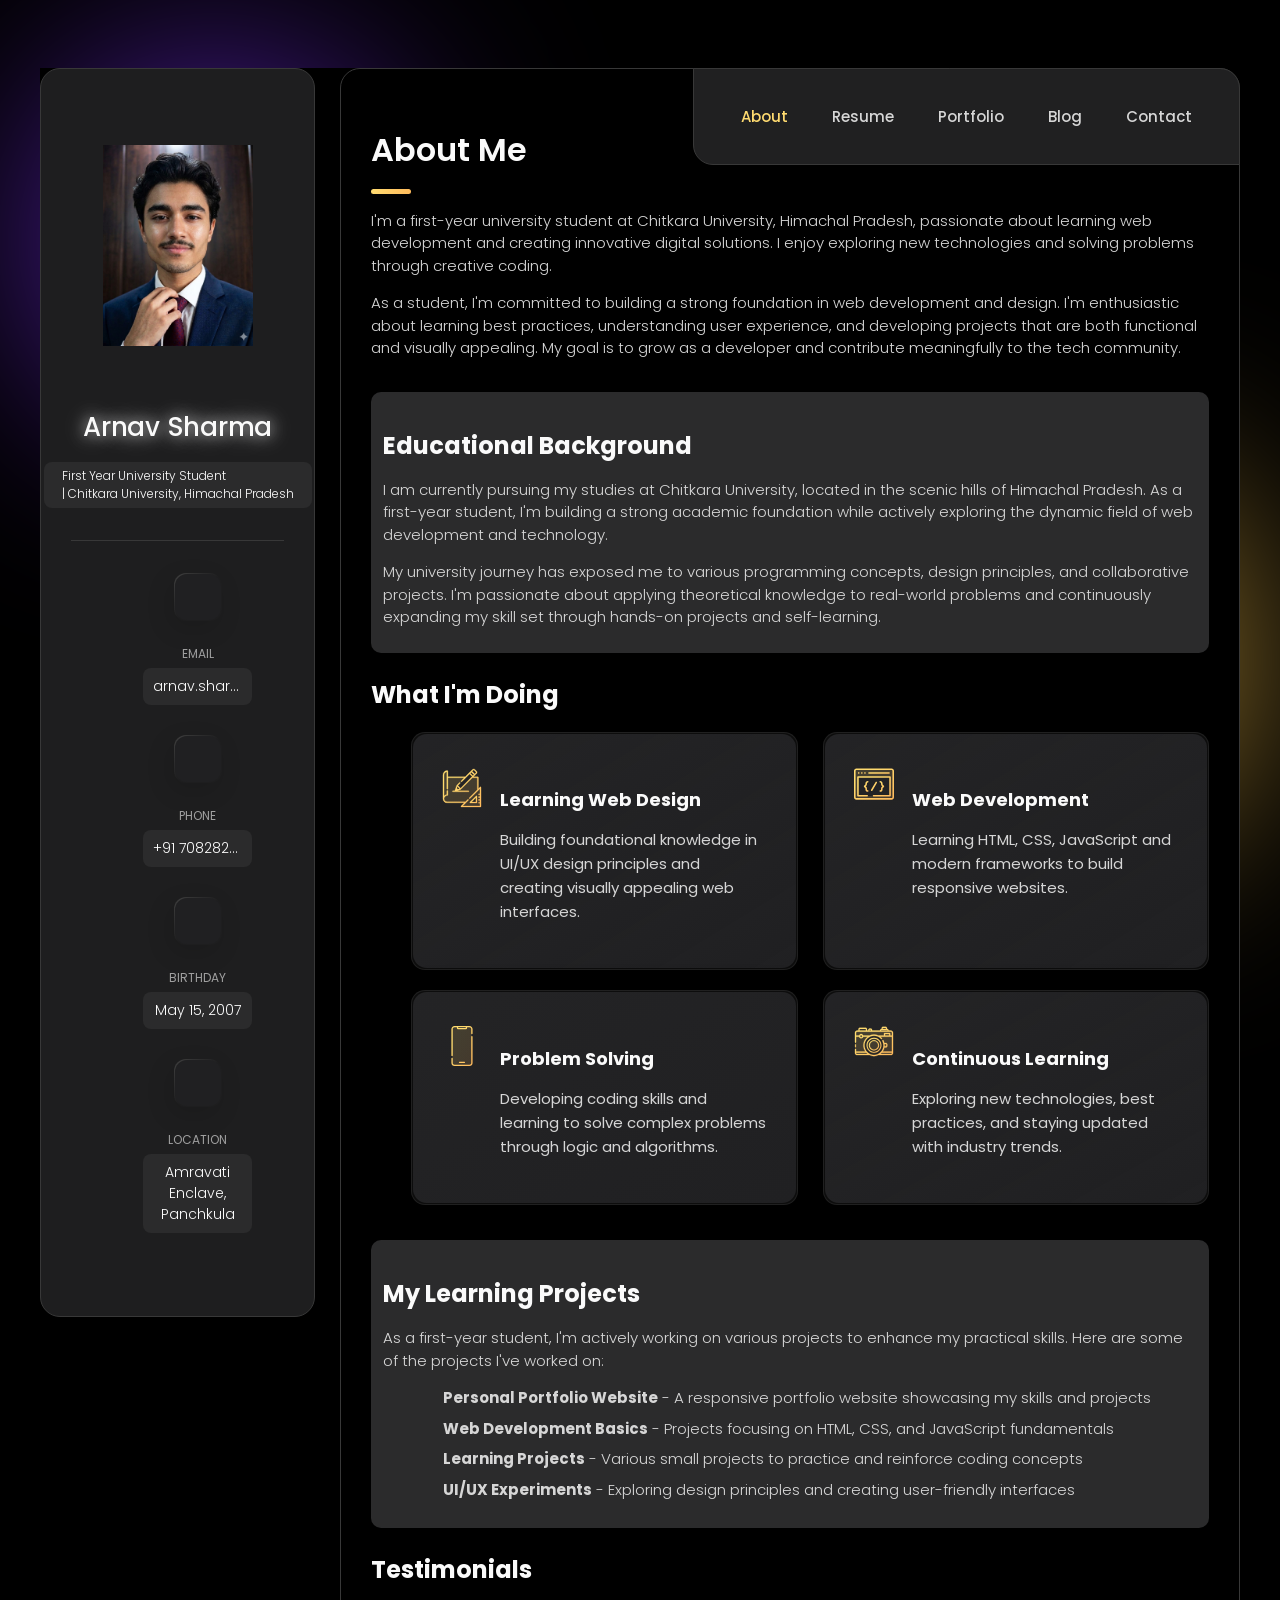
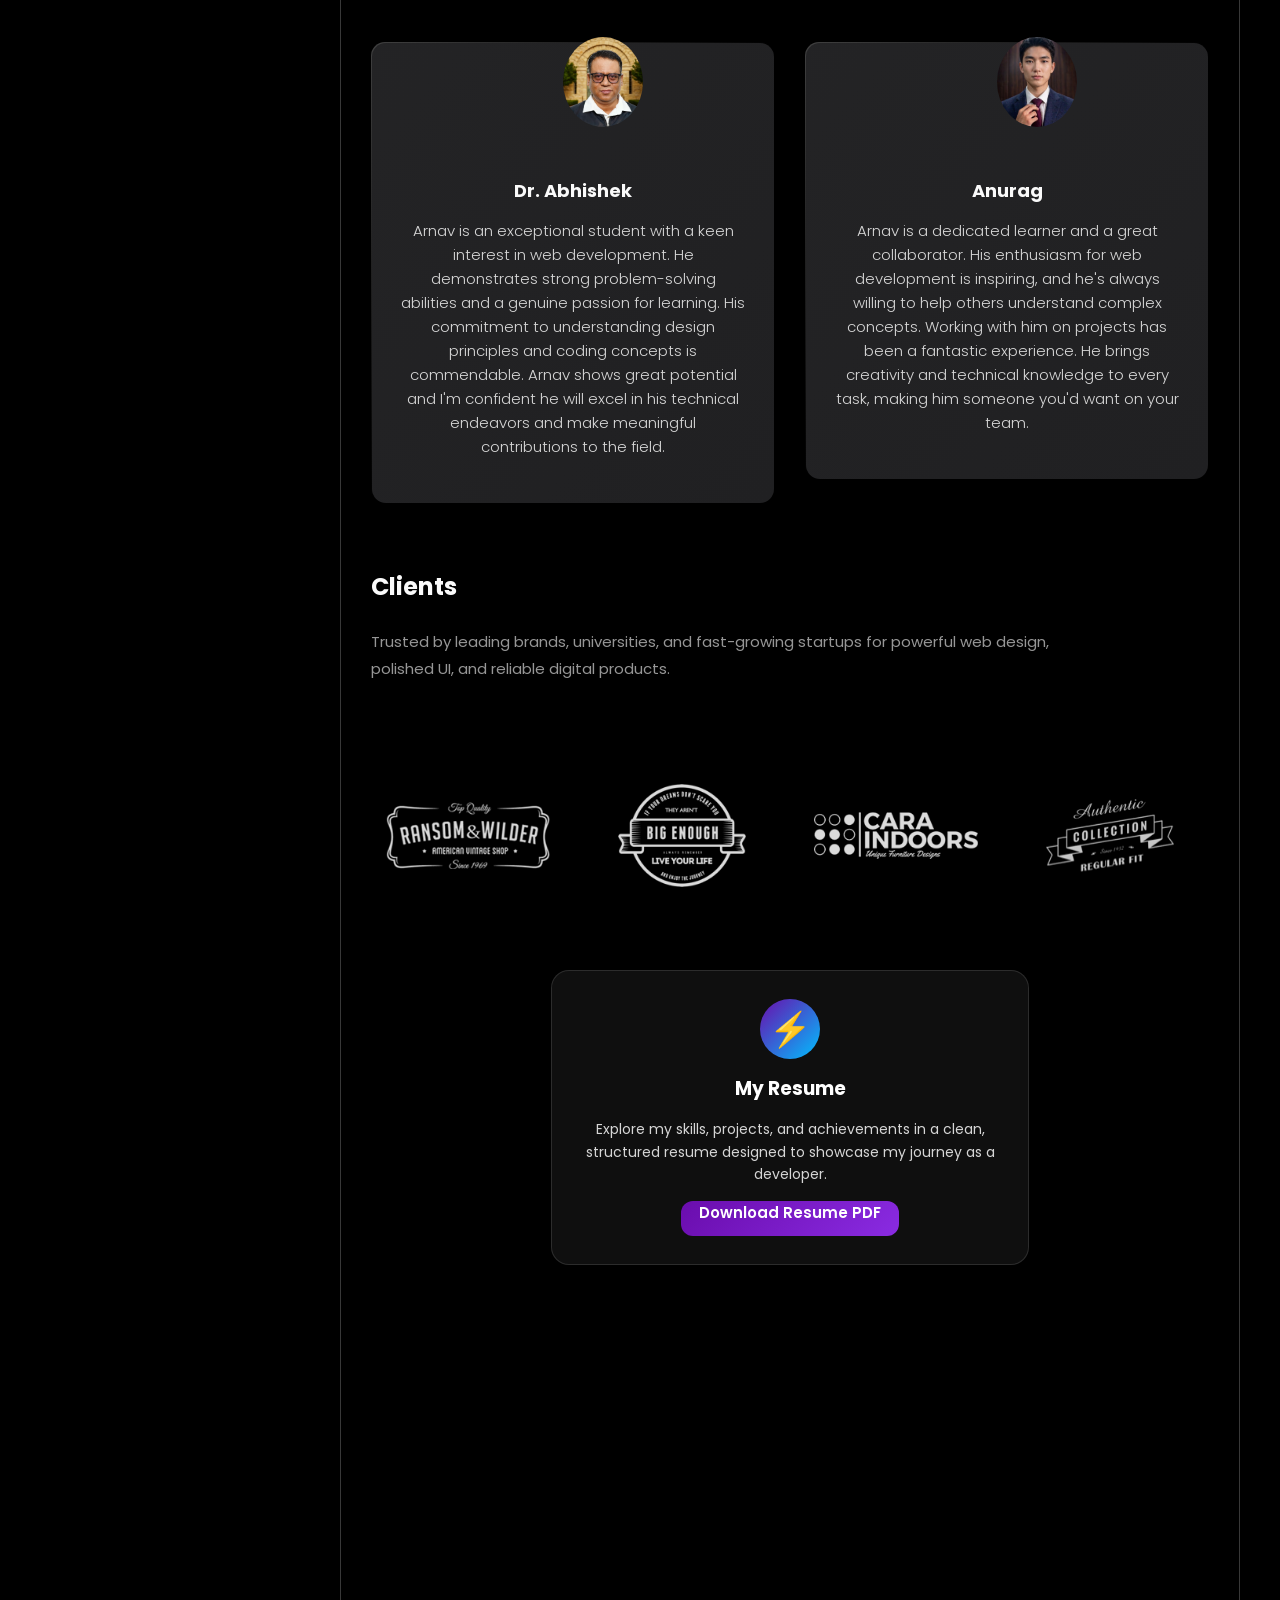
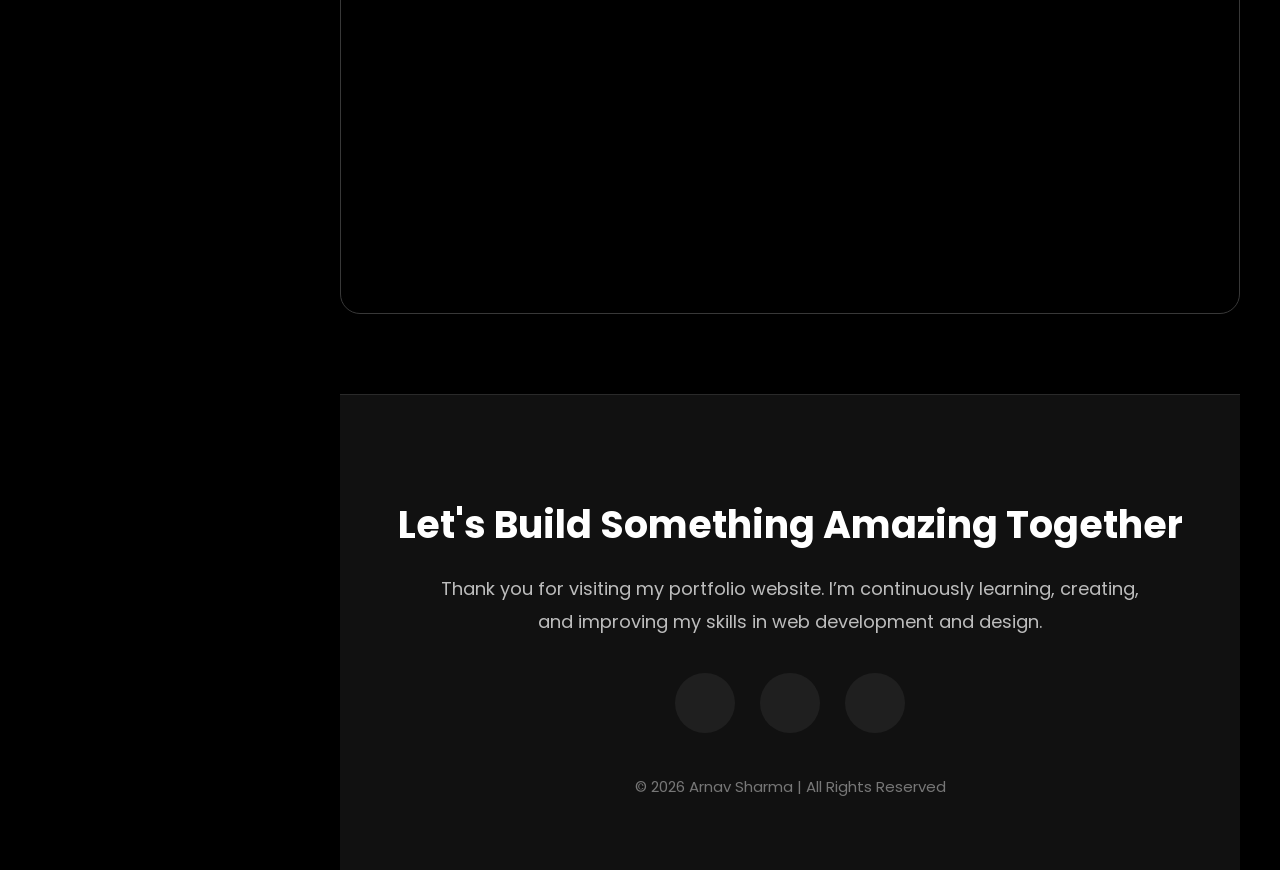
==== index.html @ 8560f82e "add footer" ====
<!DOCTYPE html>
<html lang="en">

<head>
  <meta charset="UTF-8">
  <meta http-equiv="X-UA-Compatible" content="IE=edge">
  <meta name="viewport" content="width=device-width, initial-scale=1.0">
  <title>vCard - Personal Portfolio</title>

  <!--
    - favicon
  -->
  <link rel="shortcut icon" href="./assets/images/logo.ico" type="image/x-icon">

  <!--
    - custom css link
  -->
  <link rel="stylesheet" href="./assets/css/style.css">

  <!--
    - google font link
  -->
  <link rel="preconnect" href="https://fonts.googleapis.com">
  <link rel="preconnect" href="https://fonts.gstatic.com" crossorigin>
  <link href="https://fonts.googleapis.com/css2?family=Poppins:wght@300;400;500;600&display=swap" rel="stylesheet">
</head>

<body>
<div class="blur-circle blur1"></div>
<div class="blur-circle blur2"></div>
  <!--
    - #MAIN
  -->

  <main>

    <!--
      - #SIDEBAR
    -->

    <aside class="sidebar" data-sidebar>

      <div class="sidebar-info">

        <figure class="avatar-box">
          <img src="WhatsApp Image 2026-04-29 at 12.35.06 PM.jpeg" alt="Arnav Sharma" width="80">
        </figure>

        <div class="info-content">
          <h1 class="name" title="Arnav Sharma">Arnav Sharma</h1>

          <p class="title">First Year University Student<br>| Chitkara University, Himachal Pradesh</p>
        </div>

        <button class="info_more-btn" data-sidebar-btn>
          <span>Show Contacts</span>

          <ion-icon name="chevron-down"></ion-icon>
        </button>

      </div>

      <div class="sidebar-info_more">

        <div class="separator"></div>

        <ul class="contacts-list">

          <li class="contact-item">

            <div class="icon-box">
              <ion-icon name="mail-outline"></ion-icon>
            </div>

            <div class="contact-info">
              <p class="contact-title">Email</p>

              <a href="mailto:arnav.sharma@chitkara.edu.in" class="contact-link">arnav.sharma@chitkara.edu.in</a>
            </div>

          </li>

          <li class="contact-item">

            <div class="icon-box">
              <ion-icon name="phone-portrait-outline"></ion-icon>
            </div>

            <div class="contact-info">
              <p class="contact-title">Phone</p>

              <a href="tel:+917082828419" class="contact-link">+91 7082828419</a>
            </div>

          </li>

          <li class="contact-item">

            <div class="icon-box">
              <ion-icon name="calendar-outline"></ion-icon>
            </div>

            <div class="contact-info">
              <p class="contact-title">Birthday</p>

              <time datetime="2007-05-15">May 15, 2007</time>
            </div>

          </li>

          <li class="contact-item">

            <div class="icon-box">
              <ion-icon name="location-outline"></ion-icon>
            </div>

            <div class="contact-info">
              <p class="contact-title">Location</p>

              <address>Amravati Enclave, Panchkula</address>
            </div>

          </li>

        </ul>

        <div class="separator"></div>

        <ul class="social-list">

          <li class="social-item">

            <a href="https://www.facebook.com/" class="social-link">

            

              <ion-icon class = "socials-icons" name="logo-facebook"></ion-icon>
            </a>
          </li>

          <li class="social-item">

            <a href="https://x.com/?lang=en-in" class="social-link">

            

              <ion-icon class = "socials-icons" name="logo-twitter"></ion-icon>
            </a>
          </li>

          <li class="social-item">

            <a href="https://www.instagram.com/" class="social-link">

            

              <ion-icon class = "socials-icons" name="logo-instagram"></ion-icon>
            </a>
          </li>

        </ul>

      </div>

    </aside>





    <!--
      - #main-content
    -->

    <div class="main-content">

      <!--
        - #NAVBAR
      -->

      <nav class="navbar">

        <ul class="navbar-list">

          <li class="navbar-item">
            <button class="navbar-link  active" data-nav-link>About</button>
          </li>

          <li class="navbar-item">
            <button class="navbar-link" data-nav-link>Resume</button>
          </li>

          <li class="navbar-item">
            <button class="navbar-link" data-nav-link>Portfolio</button>
          </li>

          <li class="navbar-item">
            <button class="navbar-link" data-nav-link>Blog</button>
          </li>

          <li class="navbar-item">
            <button class="navbar-link" data-nav-link>Contact</button>
          </li>

        </ul>

      </nav>





      <!--
        - #ABOUT
      -->

      <article class="about  active" data-page="about">

        <header>
          <h2 class="h2 article-title">About me</h2>
        </header>

        <section class="about-text">
          <p>
            I'm a first-year university student at Chitkara University, Himachal Pradesh, passionate about learning web development and creating innovative digital solutions. I enjoy exploring new technologies and solving problems through creative coding.
          </p>

          <p>
            As a student, I'm committed to building a strong foundation in web development and design. I'm enthusiastic about learning best practices, understanding user experience, and developing projects that are both functional and visually appealing. My goal is to grow as a developer and contribute meaningfully to the tech community.
          </p>
        </section>
        



        <!--
          - bio
        -->

        <section class="about-bio">
          <h3 class="h3">Educational Background</h3>
          <p>
            I am currently pursuing my studies at Chitkara University, located in the scenic hills of Himachal Pradesh. As a first-year student, I'm building a strong academic foundation while actively exploring the dynamic field of web development and technology.
          </p>
          <p>
            My university journey has exposed me to various programming concepts, design principles, and collaborative projects. I'm passionate about applying theoretical knowledge to real-world problems and continuously expanding my skill set through hands-on projects and self-learning.
          </p>
        </section>


        <!--
          - service
        -->

        <section class="service">

          <h3 class="h3 service-title">What i'm doing</h3>

          <ul class="service-list">

            <li class="service-item">

              <div class="service-icon-box">
                <img src="./assets/images/icon-design.svg
                " alt="design icon" width="40">
              </div>

              <div class="service-content-box">
                <h4 class="h4 service-item-title">Learning Web Design</h4>

                <p class="service-item-text">
                  Building foundational knowledge in UI/UX design principles and creating visually appealing web interfaces.
                </p>
              </div>

            </li>

            <li class="service-item">

              <div class="service-icon-box">
                <img src="./assets/images/icon-dev.svg" alt="Web development icon" width="40">
              </div>

              <div class="service-content-box">
                <h4 class="h4 service-item-title">Web Development</h4>

                <p class="service-item-text">
                  Learning HTML, CSS, JavaScript and modern frameworks to build responsive websites.
                </p>
              </div>

            </li>

            <li class="service-item">

              <div class="service-icon-box">
                <img src="./assets/images/icon-app.svg" alt="mobile app icon" width="40">
              </div>

              <div class="service-content-box">
                <h4 class="h4 service-item-title">Problem Solving</h4>

                <p class="service-item-text">
                  Developing coding skills and learning to solve complex problems through logic and algorithms.
                </p>
              </div>

            </li>

            <li class="service-item">

              <div class="service-icon-box">
                <img src="./assets/images/icon-photo.svg" alt="camera icon" width="40">
              </div>

              <div class="service-content-box">
                <h4 class="h4 service-item-title">Continuous Learning</h4>

                <p class="service-item-text">
                  Exploring new technologies, best practices, and staying updated with industry trends.
                </p>
              </div>

            </li>

          </ul>

        </section>


        <!--
          - projects
        -->

        <section class="my-projects">
          <h3 class="h3">My Learning Projects</h3>
          <p>
            As a first-year student, I'm actively working on various projects to enhance my practical skills. Here are some of the projects I've worked on:
          </p>
          <ul style="margin-left: 20px; margin-top: 15px; color: var(--light-gray);">
            <li><strong>Personal Portfolio Website</strong> - A responsive portfolio website showcasing my skills and projects</li>
            <li><strong>Web Development Basics</strong> - Projects focusing on HTML, CSS, and JavaScript fundamentals</li>
            <li><strong>Learning Projects</strong> - Various small projects to practice and reinforce coding concepts</li>
            <li><strong>UI/UX Experiments</strong> - Exploring design principles and creating user-friendly interfaces</li>
          </ul>
        </section>


        <!--
          - testimonials
        -->

        <section class="testimonials">

          <h3 class="h3 testimonials-title">Testimonials</h3>

          <ul class="testimonials-list has-scrollbar">

            <li class="testimonials-item">
              <div class="content-card" data-testimonials-item>

                <figure class="testimonials-avatar-box">
                  <img src="bee19db7-6e1a-4651-941e-a74f822f8a01 (5).png" alt="Dr. Abhishek" width="60" data-testimonials-avatar>
                </figure>

                <h4 class="h4 testimonials-item-title" data-testimonials-title>Dr. Abhishek</h4>

                <div class="testimonials-text" data-testimonials-text>
                  <p>
                    Arnav is an exceptional student with a keen interest in web development. He demonstrates strong problem-solving abilities and a genuine passion for learning. His commitment to understanding design principles and coding concepts is commendable. Arnav shows great potential and I'm confident he will excel in his technical endeavors and make meaningful contributions to the field.
                  </p>
                </div>

              </div>
            </li>

            <li class="testimonials-item">
              <div class="content-card" data-testimonials-item>

                <figure class="testimonials-avatar-box">
                  <img src="WhatsApp Image 2026-04-29 at 10.37.47 PM.jpeg" alt="Anurag" width="60" data-testimonials-avatar>
                </figure>

                <h4 class="h4 testimonials-item-title" data-testimonials-title>Anurag</h4>

                <div class="testimonials-text" data-testimonials-text>
                  <p>
                    Arnav is a dedicated learner and a great collaborator. His enthusiasm for web development is inspiring, and he's always willing to help others understand complex concepts. Working with him on projects has been a fantastic experience. He brings creativity and technical knowledge to every task, making him someone you'd want on your team.
                  </p>
                </div>

              </div>
            </li>

          </ul>

        </section>


        <!--
          - testimonials modal
        -->

        <div class="modal-container" data-modal-container>

          <div class="overlay" data-overlay></div>

          <section class="testimonials-modal">

            <button class="modal-close-btn" data-modal-close-btn>
              <ion-icon name="close-outline"></ion-icon>
            </button>

            <div class="modal-img-wrapper">
              <figure class="modal-avatar-box">
                <img src="bee19db7-6e1a-4651-941e-a74f822f8a01 (5).png" alt="Dr. Abhishek" width="80" data-modal-img>
              </figure>

              <img src="" alt="quote icon">
            </div>

            <div class="modal-content">

              <h4 class="h3 modal-title" data-modal-title>Dr. Abhishek</h4>

              <time datetime="2025-04-28">28 April, 2025</time>

              <div data-modal-text>
                <p>
                  Arnav is an exceptional student with a keen interest in web development. He demonstrates strong problem-solving abilities and a genuine passion for learning. His commitment to understanding design principles and coding concepts is commendable. Arnav shows great potential and I'm confident he will excel in his technical endeavors and make meaningful contributions to the field.
                </p>
              </div>

            </div>

          </section>

        </div>


        <!--
          - clients
        -->

        <section class="clients">

          <h3 class="h3 clients-title">Clients</h3>
          <p class="clients-desc">Trusted by leading brands, universities, and fast-growing startups for powerful web design, polished UI, and reliable digital products.</p>

          <div class="clients-summary highlights-grid">
            <article class="highlight-card">
              <ion-icon name="rocket-outline"></ion-icon>
              <h4>6+ strategic partners</h4>
              <p>Ongoing collaborations with teams focused on quality, speed, and strong user experiences.</p>
            </article>
            <article class="highlight-card">
              <ion-icon name="shield-checkmark-outline"></ion-icon>
              <h4>Trusted delivery</h4>
              <p>Design and development solutions shaped for long-term growth and modern digital standards.</p>
            </article>
          </div>

          <ul class="clients-list has-scrollbar">

            <li class="clients-item">
              <a href="#">
                <img src="./assets/images/logo-1-color.png" alt="client logo">
              </a>
            </li>

            <li class="clients-item">
              <a href="#">
                <img src="./assets/images/logo-2-color.png" alt="client logo">
              </a>
            </li>

            <li class="clients-item">
              <a href="#">
                <img src="./assets/images/logo-3-color.png" alt="client logo">
              </a>
            </li>

            <li class="clients-item">
              <a href="#">
                <img src="./assets/images/logo-4-color.png" alt="client logo">
              </a>
            </li>

            <li class="clients-item">
              <a href="#">
                <img src="./assets/images/logo-5-color.png" alt="client logo">
              </a>
            </li>

            <li class="clients-item">
              <a href="#">
                <img src="./assets/images/logo-6-color.png" alt="client logo">
              </a>
            </li>

          </ul>

        </section>
        <section class="resume" data-page="resume">

          <!-- Download Resume Section -->
<section class="download-resume">

  <div class="download-card">

    <div class="download-icon">⚡</div>

    <h3>My Resume</h3>

    <p>
      Explore my skills, projects, and achievements in a clean,
      structured resume designed to showcase my journey as a developer.
    </p>

    <button class="download-btn" onclick="downloadResume()">
      Download Resume PDF
    </button>

  </div>

</section>

</article>

<!-- FOOTER START -->



  

      <article class="resume" data-page="resume">

        <header>
          <h2 class="h2 article-title">Resume</h2>
        </header>

        <section class="timeline">

          <div class="title-wrapper">
            <div class="icon-box">
              <ion-icon name="book-outline"></ion-icon>
            </div>

            <h3 class="h3">Education</h3>
          </div>

          <ol class="timeline-list">

            <li class="timeline-item">

              <h4 class="h4 timeline-item-title">Chitkara University</h4>

              <span>2025 — Present</span>

              <ul class="timeline-point-list">
                <li>Studying Computer Science/Engineering with a strong focus on web development and JavaScript.</li>
                <li>Learning programming concepts, software design principles, and modern front-end development.</li>
                <li>Building hands-on projects and exploring emerging technologies through practice.</li>
              </ul>

            </li>

            <li class="timeline-item">

              <h4 class="h4 timeline-item-title">Senior Secondary Education — Amravati Vidyalaya</h4>

              <span>2022 — 2024</span>

              <ul class="timeline-point-list">
                <li>Completed the Science stream with emphasis on Physics, Chemistry, Mathematics, and introductory JavaScript.</li>
                <li>Developed strong analytical skills, lab experience, and disciplined study habits.</li>
                <li>Participated in science projects, academic competitions, and collaborative learning activities.</li>
              </ul>

            </li>

            <li class="timeline-item">

              <h4 class="h4 timeline-item-title">Secondary Education — Hansraj Public School</h4>

              <span>2020 — 2022</span>

              <ul class="timeline-point-list">
                <li>Studied with high performance in mathematics, science, and English.</li>
                <li>Built a solid academic foundation and gained experience in technology and creative co-curriculars.</li>
                <li>Developed leadership, teamwork, and time management through clubs and events.</li>
              </ul>

            </li>

          </ol>

        </section>

        <section class="timeline">

          <div class="title-wrapper">
            <div class="icon-box">
              <ion-icon name="book-outline"></ion-icon>
            </div>

            <h3 class="h3">Experience</h3>
          </div>

          <ol class="timeline-list">

            <li class="timeline-item">

              <h4 class="h4 timeline-item-title">JavaScript Learning</h4>

              <span>2026 — Present</span>

              <p class="timeline-text">
                Actively learning JavaScript fundamentals, DOM manipulation, and interactive web behavior. Building small projects and practicing problem-solving with scripts, event handling, and modern JavaScript features.
              </p>

            </li>

            <li class="timeline-item">

              <h4 class="h4 timeline-item-title">Web Development Learner</h4>

              <span>2025 — Present</span>

              <p class="timeline-text">
                Currently learning and building web development skills. Working on various projects including responsive websites, HTML/CSS layouts, and JavaScript functionality. Continuously improving my understanding of design patterns and best practices.
              </p>

            </li>

            <li class="timeline-item">

              <h4 class="h4 timeline-item-title">Programming Fundamentals</h4>

              <span>2024 — 2025</span>

              <p class="timeline-text">
                Studied core programming concepts and problem-solving techniques. Developed skills in various programming languages and learned algorithmic thinking. Completed multiple coding exercises and small projects to strengthen coding abilities.
              </p>

            </li>

            <li class="timeline-item">

              <h4 class="h4 timeline-item-title">Project Collaborator</h4>

              <span>2025 — Present</span>

              <p class="timeline-text">
                Collaborated with peers on academic and learning projects. Participated in team-based activities to understand software development workflows. Gained experience in version control, code organization, and collaborative problem-solving.
              </p>

            </li>

          </ol>

        </section>

        <section class="timeline">

          <div class="title-wrapper">
            <div class="icon-box">
              <ion-icon name="rocket-outline"></ion-icon>
            </div>

            <h3 class="h3">Activities</h3>
          </div>

          <ul class="timeline-point-list activities-list">
            <li>Participated in Hackathon HackIndia, collaborating on project ideas and learning rapid prototyping.</li>
            <li>Took part in coding competitions and team challenges to improve problem-solving and technical skills.</li>
            <li>Engaged in community tech events, workshops, and hackathon presentations.</li>
          </ul>

        </section>

        <section class="skill">

          <h3 class="h3 skills-title">My skills</h3>

          <ul class="skills-list content-card">

            <li class="skills-item">
              <div class="title-wrapper">
                <h5 class="h5">HTML</h5>
                <data value="85">85%</data>
              </div>
              <div class="skill-progress-bg">
                <div class="skill-progress-fill" style="width: 85%;"></div>
              </div>
            </li>

            <li class="skills-item">
              <div class="title-wrapper">
                <h5 class="h5">CSS</h5>
                <data value="80">80%</data>
              </div>
              <div class="skill-progress-bg">
                <div class="skill-progress-fill" style="width: 80%;"></div>
              </div>
            </li>

            <li class="skills-item">
              <div class="title-wrapper">
                <h5 class="h5">JavaScript</h5>
                <data value="70">70%</data>
              </div>
              <div class="skill-progress-bg">
                <div class="skill-progress-fill" style="width: 70%;"></div>
              </div>
            </li>

            <li class="skills-item">
              <div class="title-wrapper">
                <h5 class="h5">Problem Solving</h5>
                <data value="75">75%</data>
              </div>
              <div class="skill-progress-bg">
                <div class="skill-progress-fill" style="width: 75%;"></div>
              </div>
            </li>

            <li class="skills-item">
              <div class="title-wrapper">
                <h5 class="h5">UI/UX Design</h5>
                <data value="65">65%</data>
              </div>
              <div class="skill-progress-bg">
                <div class="skill-progress-fill" style="width: 65%;"></div>
              </div>
            </li>

            <li class="skills-item">
              <div class="title-wrapper">
                <h5 class="h5">WordPress</h5>
                <data value="55">55%</data>
              </div>
              <div class="skill-progress-bg">
                <div class="skill-progress-fill" style="width: 55%;"></div>
              </div>
            </li>

          </ul>

        </section>

      </article>





      <!--
        - #PORTFOLIO
      -->

      <article class="portfolio" data-page="portfolio">

        <header>
          <h2 class="h2 article-title">Portfolio</h2>
          <p class="portfolio-desc">Showcase of my projects and learning journey in web development, design, and applications.</p>
        </header>

        <section class="portfolio-stats">
          <div class="stat-box">
            <h4>9+</h4>
            <p>Projects Completed</p>
          </div>
          <div class="stat-box">
            <h4>5</h4>
            <p>Categories</p>
          </div>
          <div class="stat-box">
            <h4>100%</h4>
            <p>Client Satisfaction</p>
          </div>
        </section>

        <section class="projects">
         

          <ul class="filter-list">

            <li class="filter-item">
              <button class="active" data-filter-btn>All</button>
            </li>

            <li class="filter-item">
              <button data-filter-btn>Web design</button>
            </li>

            <li class="filter-item">
              <button data-filter-btn>Applications</button>
            </li>

            <li class="filter-item">
              <button data-filter-btn>Web development</button>
            </li>

            <li class="filter-item">
              <button data-filter-btn>Responsive</button>
            </li>

          </ul>

          <div class="filter-select-box">

            <button class="filter-select" data-select>

              <div class="select-value" data-selecct-value>Select category</div>

              <div class="select-icon">
                <ion-icon name="chevron-down"></ion-icon>
              </div>

            </button>

            <ul class="select-list">

              <li class="select-item">
                <button data-select-item>All</button>
              </li>

              <li class="select-item">
                <button data-select-item>Web design</button>
              </li>

              <li class="select-item">
                <button data-select-item>Applications</button>
              </li>

              <li class="select-item">
                <button data-select-item>Web development</button>
              </li>

            </ul>

          </div>

          <ul class="project-list">

            <li class="project-item  active" data-filter-item data-category="web development">
              <a href="#">

                <figure class="project-img">
                  <div class="project-item-icon-box">
                    <ion-icon name="eye-outline"></ion-icon>
                  </div>

                  <img src="https://blog.hubspot.com/hubfs/Google%20Drive%20Integration/Financial%20website%20design_12023-4.png" alt="finance" loading="lazy">
                </figure>

                <h3 class="project-title">Finance</h3>

                <p class="project-category">Web development</p>

              </a>
            </li>

            <li class="project-item  active" data-filter-item data-category="web development">
              <a href="#">

                <figure class="project-img">
                  <div class="project-item-icon-box">
                    <ion-icon name="eye-outline"></ion-icon>
                  </div>

                  <img src=".\assets\images\project-2.png" alt="orizon" loading="lazy">
                </figure>

                <h3 class="project-title">Orizon</h3>

                <p class="project-category">Web development</p>

              </a>
            </li>

            <li class="project-item  active" data-filter-item data-category="web design">
              <a href="#">

                <figure class="project-img">
                  <div class="project-item-icon-box">
                    <ion-icon name="eye-outline"></ion-icon>
                  </div>

                  <img src="https://cdn.dribbble.com/userupload/17810991/file/original-baef65b2e71393dd1ece69d0d4446f4d.png?resize=1600x1200" alt="fundo" loading="lazy">
                </figure>

                <h3 class="project-title">Fundo</h3>

                <p class="project-category">Web design</p>

              </a>
            </li>

            <li class="project-item  active" data-filter-item data-category="applications">
              <a href="#">

                <figure class="project-img">
                  <div class="project-item-icon-box">
                    <ion-icon name="eye-outline"></ion-icon>
                  </div>

                  <img src="https://r.tourboxtech.com/file/202305/WallpaperAccess.jpg" alt="brawlhalla" loading="lazy">
                </figure>

                <h3 class="project-title">Brawlhalla</h3>

                <p class="project-category">Applications</p>

              </a>
            </li>

            <li class="project-item  active" data-filter-item data-category="web design">
              <a href="#">

                <figure class="project-img">
                  <div class="project-item-icon-box">
                    <ion-icon name="eye-outline"></ion-icon>
                  </div>

                  <img src="./assets/images/project-5.png" alt="dsm." loading="lazy">
                </figure>

                <h3 class="project-title">Product Design</h3>

                <p class="project-category">Web design</p>

              </a>
            </li>

            <li class="project-item  active" data-filter-item data-category="web design">
              <a href="#">

                <figure class="project-img">
                  <div class="project-item-icon-box">
                    <ion-icon name="eye-outline"></ion-icon>
                  </div>

                  <img src="./assets/images/project-6.png" alt="metaspark" loading="lazy">
                </figure>

                <h3 class="project-title">MetaSpark</h3>

                <p class="project-category">Web design</p>

              </a>
            </li>

            <li class="project-item  active" data-filter-item data-category="web development">
              <a href="#">

                <figure class="project-img">
                  <div class="project-item-icon-box">
                    <ion-icon name="eye-outline"></ion-icon>
                  </div>

                  <img src="./assets/images/project-7.png" alt="summary" loading="lazy">
                </figure>

                <h3 class="project-title">Summary</h3>

                <p class="project-category">Web development</p>

              </a>
            </li>

            <li class="project-item  active" data-filter-item data-category="applications">
              <a href="#">

                <figure class="project-img">
                  <div class="project-item-icon-box">
                    <ion-icon name="eye-outline"></ion-icon>
                  </div>

                  <img src="https://graphicsfamily.com/wp-content/uploads/edd/2020/11/Free-Typography-Logo-Design-GraphicsFamily-scaled.jpg" alt="task manager" loading="lazy">
                </figure><br>

                <h3 class="project-title">Logo Design</h3>

                <p class="project-category">Applications</p>

              </a>
            </li>

            <li class="project-item  active" data-filter-item data-category="web development">
              <a href="#">

                <figure class="project-img">
                  <div class="project-item-icon-box">
                    <ion-icon name="eye-outline"></ion-icon>
                  </div>

                  <img src="https://c8.alamy.com/comp/2X6TCM1/[base64].jpg" alt="arrival" loading="lazy">
                </figure>

                <h3 class="project-title">Arrival</h3>

                <p class="project-category">Web development</p>

              </a>
            </li>

            <li class="project-item  active" data-filter-item data-category="responsive">
              <a href="#">

                <figure class="project-img">
                  <div class="project-item-icon-box">
                    <ion-icon name="eye-outline"></ion-icon>
                  </div>

                  <img src="https://tse4.mm.bing.net/th/id/OIP.7Hppai4JUJ5qwaAnyV5zDAHaEe?pid=Api&P=0&h=180" alt="responsive portfolio" loading="lazy">
                </figure>

                <h3 class="project-title">E-Commerce Platform</h3>

                <p class="project-category">Responsive</p>
                <div class="project-description">Modern online shopping platform with cart functionality and payment integration.</div>

              </a>
            </li>

            <li class="project-item  active" data-filter-item data-category="web development">
              <a href="#">

                <figure class="project-img">
                  <div class="project-item-icon-box">
                    <ion-icon name="eye-outline"></ion-icon>
                  </div>

                  <img src="./assets/images/project-2.png" alt="js framework" loading="lazy">
                </figure>

                <h3 class="project-title">Task Management App</h3>

                <p class="project-category">Web development</p>
                <div class="project-description">Interactive task tracker with local storage and real-time updates using JavaScript.</div>

              </a>
            </li>

            <li class="project-item  active" data-filter-item data-category="web design">
              <a href="#">

                <figure class="project-img">
                  <div class="project-item-icon-box">
                    <ion-icon name="eye-outline"></ion-icon>
                  </div>

                  <img src="./assets/images/project-3.jpg" alt="design system" loading="lazy">
                </figure>

                <h3 class="project-title">Design System</h3>

                <p class="project-category">Web design</p>
                <div class="project-description">Complete UI component library with comprehensive style guide and documentation.</div>

              </a>
            </li>

            <li class="project-item  active" data-filter-item data-category="responsive">
              <a href="#">

                <figure class="project-img">
                  <div class="project-item-icon-box">
                    <ion-icon name="eye-outline"></ion-icon>
                  </div>

                  <img src="https://mir-s3-cdn-cf.behance.net/project_modules/max_1200/d3d5cb189706457.65afb4fd935aa.png" alt="mobile app" loading="lazy">
                </figure>

                <h3 class="project-title">Weather Dashboard</h3>

                <p class="project-category">Responsive</p>
                <div class="project-description">Real-time weather tracking with API integration and responsive mobile-first design.</div>

              </a>
            </li>

          </ul>

        </section>

        <section class="project-details">
          <h3 class="h3">Project Highlights</h3>
          <div class="highlights-grid">
            <div class="highlight-card">
              <ion-icon name="code-outline"></ion-icon>
              <h4>Clean Code</h4>
              <p>Well-organized, maintainable code following best practices and design patterns</p>
            </div>
            <div class="highlight-card">
              <ion-icon name="phone-portrait-outline"></ion-icon>
              <h4>Responsive Design</h4>
              <p>Mobile-first approach ensuring perfect display on all devices and screen sizes</p>
            </div>
            <div class="highlight-card">
              <ion-icon name="rocket-outline"></ion-icon>
              <h4>Performance</h4>
              <p>Optimized for speed with efficient loading and smooth user interactions</p>
            </div>
            <div class="highlight-card">
              <ion-icon name="accessibility-outline"></ion-icon>
              <h4>Accessibility</h4>
              <p>WCAG compliant with proper semantic HTML and keyboard navigation</p>
            </div>
          </div>
        </section>

      </article>





      <!--
        - #BLOG
      -->

      <article class="blog" data-page="blog">

        <header>
          <h2 class="h2 article-title">Blog</h2>
          <p class="blog-desc">Insights, tutorials, and stories about web development, design, and learning journey.</p>

          <div class="blog-info-cards">
            <article class="blog-info-card">
              <h4>8 Articles</h4>
              <p>Detailed tutorials, guides, and stories to help you grow as a web developer.</p>
            </article>
            <article class="blog-info-card">
              <h4>5 Categories</h4>
              <p>Learning, Design, JavaScript, UI/UX, and Development.</p>
            </article>
            <article class="blog-info-card">
              <h4>Featured Topic</h4>
              <p>Responsive layout, modern CSS, and interactive UI patterns.</p>
            </article>
          </div>

          <div class="blog-highlight-card">
            <h4>🎯 Featured Development Focus</h4>
            <p>Master advanced techniques for optimal UI rendering, efficient component architecture, and enhanced frontend performance.</p>
          </div>
        </header>

        <section class="blog-search">
          <div class="search-container">
            <div class="search-wrapper">
              <ion-icon class="search-icon" name="search-outline"></ion-icon>
              <input type="text" placeholder="Search blog posts..." class="blog-search-input" id="blogSearchInput">
              <button class="search-clear-btn" id="searchClearBtn" title="Clear search">
                <ion-icon name="close-circle-outline"></ion-icon>
              </button>
              <button class="search-voice-btn" id="searchVoiceBtn" title="Voice search">
                <ion-icon name="mic-outline"></ion-icon>
              </button>
            </div>
            <div class="search-results-info" id="searchResultsInfo"></div>
          </div>
          <div class="blog-tags">
            <button class="tag-filter active" data-tag="all">All</button>
            <button class="tag-filter" data-tag="learning">Learning</button>
            <button class="tag-filter" data-tag="design">Design</button>
            <button class="tag-filter" data-tag="javascript">JavaScript</button>
            <button class="tag-filter" data-tag="ui-ux">UI/UX</button>
            <button class="tag-filter" data-tag="development">Development</button>
          </div>
        </section>

        <section class="blog-posts">

          <ul class="blog-posts-list" id="blogPostsList">

            <li class="blog-post-item" data-blog-category="learning">
              <a href="#">

                <figure class="blog-banner-box">
                  <img src="./assets/images/blog-1.jpg" alt="Getting Started with Web Development" loading="lazy">
                  <span class="read-time">5 min read</span>
                </figure>

                <div class="blog-content">

                  <span class="blog-post-badge">⭐ Popular</span>

                  <div class="blog-meta">
                    <p class="blog-category">Learning</p>

                    <span class="dot"></span>

                    <time datetime="2025-04-28">April 28, 2025</time>
                  </div>

                  <h3 class="h3 blog-item-title">Getting Started with Web Development</h3>

                  <p class="blog-text">
                    A complete guide on how to start your journey in web development, including essential tools, resources, and best practices to follow as a beginner. Learn the foundational skills needed to build modern websites.
                  </p>
                  <button class="read-more-btn">Read More</button>

                  <div class="blog-engagement-stats">
                    <span class="blog-stat"><ion-icon name="eye-outline"></ion-icon> 2.3K views</span>
                    <span class="blog-stat"><ion-icon name="heart-outline"></ion-icon> 156 likes</span>
                    <span class="blog-stat"><ion-icon name="chatbubble-outline"></ion-icon> 28 comments</span>
                  </div>

                  <div class="blog-tags-list">
                    <span class="blog-tag">HTML</span>
                    <span class="blog-tag">CSS</span>
                    <span class="blog-tag">Beginner</span>
                  </div>

                </div>

              </a>
            </li>

            <li class="blog-post-item" data-blog-category="design">
              <a href="#">

                <figure class="blog-banner-box">
                  <img src="./assets/images/blog-2.jpg" alt="Mastering CSS for Responsive Design" loading="lazy">
                  <span class="read-time">8 min read</span>
                </figure>

                <div class="blog-content">

                  <span class="blog-post-badge">🔥 Trending</span>

                  <div class="blog-meta">
                    <p class="blog-category">Design</p>

                    <span class="dot"></span>

                    <time datetime="2025-04-20">April 20, 2025</time>
                  </div>

                  <h3 class="h3 blog-item-title">Mastering CSS for Responsive Design</h3>

                  <p class="blog-text">
                    Learn how to create responsive websites using modern CSS techniques and media queries that work across all devices seamlessly. Master flexbox and grid for powerful layouts.
                  </p>
                  <button class="read-more-btn">Read More</button>

                  <div class="blog-engagement-stats">
                    <span class="blog-stat"><ion-icon name="eye-outline"></ion-icon> 3.1K views</span>
                    <span class="blog-stat"><ion-icon name="heart-outline"></ion-icon> 203 likes</span>
                    <span class="blog-stat"><ion-icon name="chatbubble-outline"></ion-icon> 45 comments</span>
                  </div>

                  <div class="blog-tags-list">
                    <span class="blog-tag">CSS</span>
                    <span class="blog-tag">Responsive</span>
                    <span class="blog-tag">Layout</span>
                  </div>

                </div>

              </a>
            </li>

            <li class="blog-post-item" data-blog-category="javascript">
              <a href="#">

                <figure class="blog-banner-box">
                  <img src="./assets/images/blog-3.jpg" alt="JavaScript Fundamentals" loading="lazy">
                  <span class="read-time">10 min read</span>
                </figure>

                <div class="blog-content">

                  <span class="blog-post-badge">💡 Featured</span>

                  <div class="blog-meta">
                    <p class="blog-category">JavaScript</p>

                    <span class="dot"></span>

                    <time datetime="2025-04-15">April 15, 2025</time>
                  </div>

                  <h3 class="h3 blog-item-title">JavaScript Fundamentals for Beginners</h3>

                  <p class="blog-text">
                    Explore the core concepts of JavaScript including variables, functions, and event handling to build interactive websites. Master the essentials of this powerful language.
                  </p>
                  <button class="read-more-btn">Read More</button>

                  <div class="blog-engagement-stats">
                    <span class="blog-stat"><ion-icon name="eye-outline"></ion-icon> 1.8K views</span>
                    <span class="blog-stat"><ion-icon name="heart-outline"></ion-icon> 134 likes</span>
                    <span class="blog-stat"><ion-icon name="chatbubble-outline"></ion-icon> 32 comments</span>
                  </div>

                  <div class="blog-tags-list">
                    <span class="blog-tag">JavaScript</span>
                    <span class="blog-tag">Functions</span>
                    <span class="blog-tag">Interactivity</span>
                  </div>

                </div>

              </a>
            </li>

            <li class="blog-post-item" data-blog-category="ui-ux">
              <a href="#">

                <figure class="blog-banner-box">
                  <img src="./assets/images/blog-4.jpg" alt="Creating User-Friendly Interfaces" loading="lazy">
                  <span class="read-time">7 min read</span>
                </figure>

                <div class="blog-content">

                  <div class="blog-meta">
                    <p class="blog-category">UI/UX</p>

                    <span class="dot"></span>

                    <time datetime="2025-04-10">April 10, 2025</time>
                  </div>

                  <h3 class="h3 blog-item-title">Creating User-Friendly Interfaces</h3>

                  <p class="blog-text">
                    Best practices for designing intuitive user interfaces that provide excellent user experience and accessibility. Learn principles that make your designs shine.
                  </p>
                  <button class="read-more-btn">Read More</button>

                  <div class="blog-tags-list">
                    <span class="blog-tag">UX</span>
                    <span class="blog-tag">Accessibility</span>
                    <span class="blog-tag">Design</span>
                  </div>

                </div>

              </a>
            </li>

            <li class="blog-post-item" data-blog-category="development">
              <a href="#">

                <figure class="blog-banner-box">
                  <img src="./assets/images/blog-5.jpg" alt="Understanding Web Design Principles" loading="lazy">
                  <span class="read-time">6 min read</span>
                </figure>

                <div class="blog-content">

                  <div class="blog-meta">
                    <p class="blog-category">Development</p>

                    <span class="dot"></span>

                    <time datetime="2025-04-05">April 5, 2025</time>
                  </div>

                  <h3 class="h3 blog-item-title">Understanding Web Design Principles</h3>

                  <p class="blog-text">
                    Learn about spacing, typography, color theory, and layout principles that form the foundation of good web design. Create visually stunning websites.
                  </p>
                  <button class="read-more-btn">Read More</button>

                  <div class="blog-tags-list">
                    <span class="blog-tag">Design</span>
                    <span class="blog-tag">Typography</span>
                    <span class="blog-tag">Colors</span>
                  </div>

                </div>

              </a>
            </li>

            <li class="blog-post-item" data-blog-category="learning">
              <a href="#">

                <figure class="blog-banner-box">
                  <img src="./assets/images/blog-6.jpg" alt="Version Control with Git" loading="lazy">
                  <span class="read-time">9 min read</span>
                </figure>

                <div class="blog-content">

                  <div class="blog-meta">
                    <p class="blog-category">Learning</p>

                    <span class="dot"></span>

                    <time datetime="2025-03-28">March 28, 2025</time>
                  </div>

                  <h3 class="h3 blog-item-title">Version Control with Git & GitHub</h3>

                  <p class="blog-text">
                    Master Git and GitHub for version control and collaboration. Learn essential commands and workflows to manage your projects effectively and work with teams.
                  </p>
                  <button class="read-more-btn">Read More</button>

                  <div class="blog-tags-list">
                    <span class="blog-tag">Git</span>
                    <span class="blog-tag">GitHub</span>
                    <span class="blog-tag">Collaboration</span>
                  </div>

                </div>

              </a>
            </li>

            <li class="blog-post-item" data-blog-category="javascript">
              <a href="#">

                <figure class="blog-banner-box">
                  <img src="./assets/images/blog-1.jpg" alt="Advanced JavaScript Techniques" loading="lazy">
                  <span class="read-time">12 min read</span>
                </figure>

                <div class="blog-content">

                  <div class="blog-meta">
                    <p class="blog-category">JavaScript</p>

                    <span class="dot"></span>

                    <time datetime="2025-03-20">March 20, 2025</time>
                  </div>

                  <h3 class="h3 blog-item-title">Advanced JavaScript Techniques</h3>

                  <p class="blog-text">
                    Dive deeper into JavaScript with ES6 features, async/await, closures, and functional programming. Elevate your coding skills and write more efficient code.
                  </p>
                  <button class="read-more-btn">Read More</button>

                  <div class="blog-tags-list">
                    <span class="blog-tag">JavaScript</span>
                    <span class="blog-tag">ES6</span>
                    <span class="blog-tag">Advanced</span>
                  </div>

                </div>

              </a>
            </li>

            <li class="blog-post-item" data-blog-category="design">
              <a href="#">

                <figure class="blog-banner-box">
                  <img src="./assets/images/blog-2.jpg" alt="Color Theory in Web Design" loading="lazy">
                  <span class="read-time">6 min read</span>
                </figure>

                <div class="blog-content">

                  <div class="blog-meta">
                    <p class="blog-category">Design</p>

                    <span class="dot"></span>

                    <time datetime="2025-03-15">March 15, 2025</time>
                  </div>

                  <h3 class="h3 blog-item-title">Color Theory in Web Design</h3>

                  <p class="blog-text">
                    Understand color psychology and how to use color palettes effectively in your designs. Create harmonious and appealing visual experiences for your users.
                  </p>
                  <button class="read-more-btn">Read More</button>

                  <div class="blog-tags-list">
                    <span class="blog-tag">Colors</span>
                    <span class="blog-tag">Design</span>
                    <span class="blog-tag">UX</span>
                  </div>

                </div>

              </a>
            </li>

          </ul>

          <div class="no-results-message" id="noResultsMessage" hidden>
            <ion-icon name="alert-circle-outline"></ion-icon>
            <p>No blog posts matched your search. Try another keyword or filter.</p>
          </div>

        </section>

      </article>





      <!--
        - #CONTACT
      -->

      <article class="contact" data-page="contact">

        <header>
          <h2 class="h2 article-title">Contact</h2>
        </header>

        <section class="contact-intro">
          <div class="contact-response-badge">
            <ion-icon name="checkmark-circle-outline"></ion-icon>
            <span>⚡ Typically responds within 24 hours</span>
          </div>

          <p class="contact-intro-text">
            Want to start a project, ask a question, or just say hello? Use the form below or connect directly through the quick contact details.
          </p>

          <div class="contact-highlight-card">
            <h4>💼 Ready for Your Next Project</h4>
            <p>Dedicated support, professional solutions, and expertise in web design, development, and digital transformation.</p>
          </div>

          <div class="contact-summary-cards">
            <article class="contact-summary-card">
              <ion-icon name="mail-outline"></ion-icon>
              <div>
                <p>Email</p>
                <a href="mailto:arnav.sharma@chitkara.edu.in">arnav.sharma@chitkara.edu.in</a>
              </div>
            </article>
            <article class="contact-summary-card">
              <ion-icon name="call-outline"></ion-icon>
              <div>
                <p>Phone</p>
                <a href="tel:+917082828419">+91 7082828419</a>
              </div>
            </article>
            <article class="contact-summary-card">
              <ion-icon name="location-outline"></ion-icon>
              <div>
                <p>Location</p>
                <span>Amravati Enclave, Panchkula</span>
              </div>
            </article>
          </div>

          <div class="contact-trust-section">
            <div class="trust-item">
              <ion-icon name="shield-checkmark-outline"></ion-icon>
              <span>✓ Verified & Trusted Professional</span>
            </div>
            <div class="trust-item">
              <ion-icon name="star-outline"></ion-icon>
              <span>⭐ 100% Client Satisfaction</span>
            </div>
            <div class="trust-item">
              <ion-icon name="time-outline"></ion-icon>
              <span>⏱️ On-Time Project Delivery</span>
            </div>
          </div>

          <div class="contact-actions">
            <a href="mailto:arnav.sharma@chitkara.edu.in" class="contact-action-btn">
              <ion-icon name="mail-outline"></ion-icon>
              <span>Email Now</span>
            </a>
            <a href="https://wa.me/917082828419?text=Hello%20Arnav%2C%20I%20would%20like%20to%20connect%20with%20you" target="_blank" rel="noreferrer" class="contact-action-btn">
              <ion-icon name="logo-whatsapp"></ion-icon>
              <span>WhatsApp</span>
            </a>

            

            <a href="https://www.linkedin.com/feed/" class="contact-action-btn">

              <ion-icon name="logo-linkedin"></ion-icon>
              <span>LinkedIn</span>
            </a>
          </div>
        </section>

        <section class="contact-grid">

          <section class="mapbox" data-mapbox>
            <figure>
              <iframe
                src="https://www.google.com/maps/embed?pb=!1m18!1m12!1m3!1d3444!2d76.8498!3d30.6942!2m3!1f0!2f0!3f0!3m2!1i1024!2i768!4f13.1!3m3!1m2!1s0x390fed3c3c3c3c3c%3A0x1234567890abcdef!2sPanchkula%2C%20Haryana%2C%20India!5e0!3m2!1sen!2s!4v1647608789441!5m2!1sen!2s"
                width="400" height="300" loading="lazy"></iframe>
            </figure>
          </section>

          <section class="contact-form">

            <h3 class="h3 form-title">📝 Get In Touch</h3>

            <form action="#" class="form" data-form>

              <div class="input-wrapper">
                <input type="text" name="fullname" class="form-input" placeholder="Full name" required data-form-input>

                <input type="email" name="email" class="form-input" placeholder="Email address" required data-form-input>
              </div>

              <textarea name="message" class="form-input" placeholder="Your Message" required data-form-input></textarea>

              <button class="form-btn" type="submit" disabled data-form-btn>
                <ion-icon name="paper-plane"></ion-icon>
                <span>Send Message</span>
              </button>

            </form>

          </section>

        </section>

      </article>
      <footer class="portfolio-footer">

  <h2>Let's Build Something Amazing Together</h2>

  <p>
    Thank you for visiting my portfolio website.
    I’m continuously learning, creating, and improving my skills in web development and design.
  </p>

  <div class="footer-socials">

    <a href="#">
      <ion-icon name="logo-github"></ion-icon>
    </a>

    <a href="#">
      <ion-icon name="briefcase-outline"></ion-icon>
    </a>

    <a href="#">
      <ion-icon name="mail-outline"></ion-icon>
    </a>

  </div>

  <p class="copyright">
    © 2026 Arnav Sharma | All Rights Reserved
  </p>

</footer>
<!-- FOOTER END -->

</div>
</main>

   
    
    



  

<script src="https://cdnjs.cloudflare.com/ajax/libs/jspdf/2.5.1/jspdf.umd.min.js"></script>

<!-- Resume Download Section -->









  <!--
    - custom js link
  -->
  <script src="./assets/js/script.js"></script>

  <!--
    - ionicon link
  -->
  <script type="module" src="https://unpkg.com/ionicons@5.5.2/dist/ionicons/ionicons.esm.js"></script>
  <script nomodule src="https://unpkg.com/ionicons@5.5.2/dist/ionicons/ionicons.js"></script>
<script>
const navLinks = document.querySelectorAll("[data-nav-link]");
const pages = document.querySelectorAll("[data-page]");

navLinks.forEach((link, index) => {
  link.addEventListener("click", () => {

    pages.forEach(page => page.classList.remove("active"));
    navLinks.forEach(link => link.classList.remove("active"));

    pages[index].classList.add("active");
    link.classList.add("active");

    window.scrollTo(0, 0);
  });
});
</script>

<script>
/* NAVIGATION CODE (your existing one) */
// NAVIGATION FIX

const navigationLinks = document.querySelectorAll("[data-nav-link]");
const pages = document.querySelectorAll("[data-page]");

navigationLinks.forEach((link, index) => {

  link.addEventListener("click", function () {

    // REMOVE ACTIVE FROM ALL BUTTONS
    navigationLinks.forEach((nav) => {
      nav.classList.remove("active");
    });

    // REMOVE ACTIVE FROM ALL PAGES
    pages.forEach((page) => {
      page.classList.remove("active");
    });

    // ADD ACTIVE ONLY TO CLICKED BUTTON
    this.classList.add("active");

    // ADD ACTIVE ONLY TO MATCHING PAGE
    pages[index].classList.add("active");

    // SCROLL TOP
    window.scrollTo(0, 0);

  });

});
/* DOWNLOAD FUNCTION (ADD HERE — same script) */



</script>
<script>
document.getElementById("downloadBtn").addEventListener("click", function () {

  const fileUrl = "./assets/resume.pdf"; // ✅ MUST match file exactly

  fetch(fileUrl)
    .then(response => {
      if (!response.ok) {
        throw new Error("File not found");
      }
      return response.blob();
    })
    .then(blob => {
      const blobUrl = window.URL.createObjectURL(blob);

      const a = document.createElement("a");
      a.href = blobUrl;
      a.download = "Arnav_Sharma_Resume.pdf";

      document.body.appendChild(a);
      a.click();
      a.remove();

      window.URL.revokeObjectURL(blobUrl);
    })
    .catch(error => {
      alert("Download failed: Check file path or name.");
      console.error(error);
    });

});
</script>
<script>
function downloadResume() {
  const filePath = "assets/resumearnav.docx"; // 📁 your file path

  const link = document.createElement("a");
  link.href = filePath;
  link.download = "Arnav_Sharma_Resume.docx";

  document.body.appendChild(link);
  link.click();
  document.body.removeChild(link);
}
</script>
   








</body>
</html>
---- assets/css/style.css ----
/*-----------------------------------*\
  #style.css
\*-----------------------------------*/


/**
 * copyright 2022 @codewithsadee
 */





/*-----------------------------------*\
  #CUSTOM PROPERTY
\*-----------------------------------*/

:root {

  /**
   * colors
   */

  /* gradient */

  --bg-gradient-onyx: linear-gradient(
    to bottom right, 
    hsl(240, 1%, 25%) 3%, 
    hsl(0, 0%, 19%) 97%
  );
  --bg-gradient-jet: linear-gradient(
    to bottom right, 
    hsla(240, 1%, 18%, 0.251) 0%, 
    hsla(240, 2%, 11%, 0) 100%
  ), hsl(240, 2%, 13%);
  --bg-gradient-yellow-1: linear-gradient(
    to bottom right, 
    hsl(45, 100%, 71%) 0%, 
    hsla(36, 100%, 69%, 0) 50%
  );
  --bg-gradient-yellow-2: linear-gradient(
    135deg, 
    hsla(45, 100%, 71%, 0.251) 0%, 
    hsla(35, 100%, 68%, 0) 59.86%
  ), hsl(240, 2%, 13%);
  --border-gradient-onyx: linear-gradient(
    to bottom right, 
    hsl(0, 0%, 25%) 0%, 
    hsla(0, 0%, 25%, 0) 50%
  );
  --text-gradient-yellow: linear-gradient(
    to right, 
    hsl(45, 100%, 72%), 
    hsl(35, 100%, 68%)
  );

  /* solid */

  --jet: hsl(0, 0%, 22%);
  --onyx: hsl(240, 1%, 17%);
  --eerie-black-1: hsl(240, 2%, 13%);
  --eerie-black-2: hsl(240, 2%, 12%);
  --smoky-black: hsl(0, 0%, 20%);
  --white-1: hsl(0, 0%, 100%);
  --white-2: hsl(0, 0%, 98%);
  --orange-yellow-crayola: hsl(45, 100%, 72%);
  --vegas-gold: hsl(45, 54%, 58%);
  --light-gray: hsl(0, 0%, 84%);
  --light-gray-70: hsla(0, 0%, 84%, 0.7);
  --bittersweet-shimmer: hsl(0, 43%, 51%);

  /**
   * typography
   */

  /* font-family */
  --ff-poppins: 'Poppins', sans-serif;

  /* font-size */
  --fs-1: 24px;
  --fs-2: 18px;
  --fs-3: 17px;
  --fs-4: 16px;
  --fs-5: 15px;
  --fs-6: 14px;
  --fs-7: 13px;
  --fs-8: 11px;

  /* font-weight */
  --fw-300: 300;
  --fw-400: 400;
  --fw-500: 500;
  --fw-600: 600;

  /**
   * shadow
   */
  
  --shadow-1: -4px 8px 24px hsla(0, 0%, 0%, 0.25);
  --shadow-2: 0 16px 30px hsla(0, 0%, 0%, 0.25);

  /**
   * transition
   */
  --transition-1: 0.25s ease;
  --transition-2: 0.5s ease;
  --transition-3: 1s ease;

}


/*-----------------------------------*\
  #ANIMATIONS
\*-----------------------------------*/

@keyframes fadeInUp {
  from {
    opacity: 0;
    transform: translateY(20px);
  }
  to {
    opacity: 1;
    transform: translateY(0);
  }
}

@keyframes slideInLeft {
  from {
    opacity: 0;
    transform: translateX(-30px);
  }
  to {
    opacity: 1;
    transform: translateX(0);
  }
}

@keyframes slideInRight {
  from {
    opacity: 0;
    transform: translateX(30px);
  }
  to {
    opacity: 1;
    transform: translateX(0);
  }
}

@keyframes pulse {
  0%, 100% {
    opacity: 1;
  }
  50% {
    opacity: 0.7;
  }
}

@keyframes glow {
  0%, 100% {
    box-shadow: 0 0 5px rgba(255, 187, 0, 0.3);
  }
  50% {
    box-shadow: 0 0 15px rgba(255, 187, 0, 0.6);
  }
}

@keyframes rotate {
  from {
    transform: rotate(0deg);
  }
  to {
    transform: rotate(360deg);
  }
}
  --shadow-3: 0 16px 40px hsla(0, 0%, 0%, 0.25);
  --shadow-4: 0 25px 50px hsla(0, 0%, 0%, 0.15);
  --shadow-5: 0 24px 80px hsla(0, 0%, 0%, 0.25);

  /**
   * transition
   */

  --transition-1: 0.25s ease;
  --transition-2: 0.5s ease-in-out;

}





/*-----------------------------------*\
  #RESET
\*-----------------------------------*/

*, *::before, *::after {
  margin: 0;
  padding: 0;
  box-sizing: border-box;
}

a { text-decoration: none; }

li { list-style: none; }

img, ion-icon, a, button, time, span { display: block; }

button {
  font: inherit;
  background: none;
  border: none;
  text-align: left;
  cursor: pointer;
}

input, textarea {
  display: block;
  width: 100%;
  background: none;
  font: inherit;
}

::selection {
  background: var(--orange-yellow-crayola);
  color: var(--smoky-black);
}

:focus { outline-color: var(--orange-yellow-crayola); }

html { font-family: var(--ff-poppins); }


body {
  background: linear-gradient(
    135deg,
    #0f172a,
    #1e3a8a,
    #2563eb
  ) !important;

  background-attachment: fixed;
  color: white;
}





/*-----------------------------------*\
  #REUSED STYLE
\*-----------------------------------*/

.sidebar,
article {
  background: var(--eerie-black-2);
  border: 1px solid var(--jet);
  border-radius: 20px;
  padding: 15px;
  box-shadow: var(--shadow-1);
  z-index: 1;
}

.separator {
  width: 100%;
  height: 1px;
  background: var(--jet);
  margin: 16px 0;
}

.icon-box {
  position: relative;
  background: var(--border-gradient-onyx);
  width: 30px;
  height: 30px;
  border-radius: 8px;
  display: flex;
  justify-content: center;
  align-items: center;
  font-size: 16px;
  color: var(--orange-yellow-crayola);
  box-shadow: var(--shadow-1);
  z-index: 1;
}
/* social-media icons */
.socials-icons{
  color: var(--orange-yellow-crayola);

}

.icon-box::before {
  content: "";
  position: absolute;
  inset: 1px;
  background: var(--eerie-black-1);
  border-radius: inherit;
  z-index: -1;
}

.icon-box ion-icon { --ionicon-stroke-width: 35px; }

article { display: none; }

article.active {
  display: block;
  animation: fade 0.5s ease backwards;
}

@keyframes fade {
  0% { opacity: 0; }
  100% { opacity: 1; }
}

.h2,
.h3,
.h4,
.h5 {
  color: var(--white-2);
  text-transform: capitalize;
}

.h2 { font-size: var(--fs-1); }

.h3 { font-size: var(--fs-2); }

.h4 { font-size: var(--fs-4); }

.h5 {
  font-size: var(--fs-7);
  font-weight: var(--fw-500);
}

.article-title {
  position: relative;
  padding-bottom: 7px;
}

.article-title::after {
  content: "";
  position: absolute;
  bottom: 0;
  left: 0;
  width: 30px;
  height: 3px;
  background: var(--text-gradient-yellow);
  border-radius: 3px;
}

.has-scrollbar::-webkit-scrollbar {
  width: 5px; /* for vertical scrollbar */
  height: 5px; /* for horizontal scrollbar */
}

.has-scrollbar::-webkit-scrollbar-track {
  background: var(--onyx);
  border-radius: 5px;
}

.has-scrollbar::-webkit-scrollbar-thumb {
  background: var(--orange-yellow-crayola);
  border-radius: 5px;
}

.has-scrollbar::-webkit-scrollbar-button { width: 20px; }

.content-card {
  position: relative;
  background: var(--border-gradient-onyx);
  padding: 15px;
  padding-top: 55px;
  border-radius: 14px;
  box-shadow: var(--shadow-2);
  cursor: pointer;
  z-index: 1;
}

.content-card::before {
  content: "";
  position: absolute;
  inset: 1px;
  background: var(--bg-gradient-jet);
  border-radius: inherit;
  z-index: -1;
}





/*-----------------------------------*\
  #MAIN
\*-----------------------------------*/

main {
  margin: 15px 12px;
  margin-bottom: 75px;
  min-width: 259px;
}





/*-----------------------------------*\
  #SIDEBAR
\*-----------------------------------*/

.sidebar {
  margin-bottom: 15px;
  max-height: 112px;
  overflow: hidden;
  transition: var(--transition-2);
}

.sidebar.active { max-height: 405px; }

.sidebar-info {
  position: relative;
  display: flex;
  justify-content: flex-start;
  align-items: center;
  gap: 15px;
}

.avatar-box {
  background: var(--bg-gradient-onyx);
  border-radius: 20px;
}

.info-content .name {
  color: var(--white-2);
  font-size: var(--fs-3);
  font-weight: var(--fw-500);
  letter-spacing: -0.25px;
  margin-bottom: 10px;
  text-shadow: 0 0 15px rgba(255, 255, 255, 0.8), 0 0 30px rgba(255, 255, 255, 0.4);
}

.info-content .title {
  color: var(--white-1);
  background: var(--onyx);
  font-size: var(--fs-8);
  font-weight: var(--fw-300);
  width: max-content;
  padding: 3px 12px;
  border-radius: 8px;
}

.info_more-btn {
  position: absolute;
  top: -15px;
  right: -15px;
  border-radius: 0 15px;
  font-size: 13px;
  color: var(--orange-yellow-crayola);
  background: var(--border-gradient-onyx);
  padding: 10px;
  box-shadow: var(--shadow-2);
  transition: var(--transition-1);
  z-index: 1;
}

.info_more-btn::before {
  content: "";
  position: absolute;
  inset: 1px;
  border-radius: inherit;
  background: var(--bg-gradient-jet);
  transition: var(--transition-1);
  z-index: -1;
}

.info_more-btn:hover,
.info_more-btn:focus { background: var(--bg-gradient-yellow-1); }

.info_more-btn:hover::before,
.info_more-btn:focus::before { background: var(--bg-gradient-yellow-2); }

.info_more-btn span { display: none; }

.sidebar-info_more {
  opacity: 0;
  visibility: hidden;
  transition: var(--transition-2);
}

.sidebar.active .sidebar-info_more {
  opacity: 1;
  visibility: visible;
}

.contacts-list {
  display: flex;
  flex-direction: column;
  align-items: center;
  gap: 20px;
}

.contact-item {
  width: 100%;
  display: flex;
  flex-direction: column;
  align-items: center;
  justify-content: center;
  gap: 12px;
  text-align: center;
}

.contact-info {
  width: auto;
  max-width: 100%;
  text-align: center;
}

.contact-title,
.contact-link,
time,
address {
  text-align: center;
}

.icon-box {
  display: flex;
  justify-content: center;
  align-items: center;
}

.contact-title {
  color: var(--light-gray-70);
  font-size: var(--fs-8);
  text-transform: uppercase;
  margin-bottom: 2px;
}

.contact-info :is(.contact-link, time, address) {
  color: var(--white-2);
  font-size: var(--fs-7);
  background: var(--onyx);
  padding: 8px 10px;
  border-radius: 8px;
  display: block;
  margin-top: 5px;
  word-break: break-word;
  overflow-wrap: break-word;
}

.contact-info address { font-style: normal; }

.social-list {
  display: flex;
  justify-content: flex-start;
  align-items: center;
  gap: 15px;
  padding-bottom: 4px;
  padding-left: 7px;
}

.social-item .social-link {
  color: var(--light-gray-70);
  font-size: 18px;
}


.social-item .social-link:hover { color: var(--light-gray); }





/*-----------------------------------*\
  #NAVBAR
\*-----------------------------------*/

.navbar {
  position: fixed;
  bottom: 0;
  left: 0;
  width: 100%;
  background: hsla(240, 1%, 17%, 0.75);
  backdrop-filter: blur(10px);
  border: 1px solid var(--jet);
  border-radius: 12px 12px 0 0;
  box-shadow: var(--shadow-2);
  z-index: 5;
}

.navbar-list {
  display: flex;
  flex-wrap: wrap;
  justify-content: center;
  align-items: center;
  padding: 0 10px;
}

.navbar-link {
  color: var(--light-gray);
  font-size: var(--fs-8);
  padding: 20px 7px;
  transition: color var(--transition-1);
}

.navbar-link:hover,
.navbar-link:focus { color: var(--light-gray-70); }

.navbar-link.active { color: var(--orange-yellow-crayola); }





/*-----------------------------------*\
  #ABOUT
\*-----------------------------------*/

.about .article-title { margin-bottom: 15px; }

.about-text {
  color: var(--light-gray);
  font-size: var(--fs-6);
  font-weight: var(--fw-300);
  line-height: 1.5;
}

.about-text p { margin-bottom: 12px; }

.about-bio {
  color: var(--light-gray);
  font-size: var(--fs-6);
  font-weight: var(--fw-300);
  line-height: 1.5;
  margin-top: 16px;
  background: var(--onyx);
  padding: 12px;
  border-radius: 10px;
}

.about-bio h3 { margin-bottom: 8px; }

.about-bio p { margin-bottom: 12px; }

.my-projects {
  color: var(--light-gray);
  font-size: var(--fs-6);
  font-weight: var(--fw-300);
  line-height: 1.5;
  margin-top: 16px;
  background: var(--onyx);
  padding: 12px;
  border-radius: 10px;
}

.my-projects h3 { margin-bottom: 8px; }

.my-projects p { margin-bottom: 12px; }

.my-projects li { margin-bottom: 8px; }



/**
 * #service 
 */

.service { margin-bottom: 35px; }

.service-title { margin-bottom: 20px; }

.service-list {
  display: grid;
  grid-template-columns: 1fr;
  gap: 20px;
}

.service-item {
  position: relative;
  background: var(--border-gradient-onyx);
  padding: 20px;
  border-radius: 14px;
  box-shadow: var(--shadow-2);
  z-index: 1;
}

.service-item::before {
  content: "";
  position: absolute;
  inset: 1px;
  background: var(--bg-gradient-jet);
  border-radius: inherit;
  z-index: -1;
}

.service-icon-box { margin-bottom: 10px; }

.service-icon-box img { margin: auto; }

.service-content-box { text-align: center; }

.service-item-title { margin-bottom: 7px; }

.service-item-text {
  color: var(--light-gray);
  font-size: var(--fs-6);
  font-weight: var(--fw-3);
  line-height: 1.6;
}


/**
 * #testimonials 
 */

.testimonials { margin-bottom: 30px; }

.testimonials-title { margin-bottom: 20px; }

.testimonials-list {
  display: flex;
  justify-content: flex-start;
  align-items: flex-start;
  gap: 15px;
  margin: 0 -15px;
  padding: 25px 15px;
  padding-bottom: 35px;
  overflow-x: auto;
  scroll-behavior: smooth;
  overscroll-behavior-inline: contain;
  scroll-snap-type: inline mandatory;
}

.testimonials-item {
  min-width: 100%;
  scroll-snap-align: center;
}

.testimonials-item {
  min-width: 100%;
  scroll-snap-align: center;
  display: flex;
  justify-content: center;
}

.testimonials-list {
  display: flex;
  gap: 20px;
  overflow-x: auto;
  padding: 25px;
}

.testimonials-item {
  min-width: calc(50% - 10px);
  display: flex;
  justify-content: center;
}

.testimonials-card {
  width: 100%;
  background: #1f1f23;
  border-radius: 20px;
  padding: 40px 30px;
  display: flex;
  flex-direction: column;
  align-items: center;
  text-align: center;
}

.testimonials-avatar-box {
  width: 100%;
  display: flex;
  justify-content: center;
  align-items: center;
  margin-bottom: 20px;
}

.testimonials-avatar-box img {
  width: 90px;
  height: 90px;
  border-radius: 50%;
  object-fit: cover;
  display: block;
}

.testimonials-item-title {
  text-align: center;
  margin-bottom: 15px;
}

.testimonials-text {
  text-align: center;
}

.testimonials-text {
  text-align: center !important;
  margin: 0 auto !important;
  max-width: 430px;
  width: 100%;
}

.testimonials-avatar-box {
  margin: 0 auto 20px auto !important;
}
.testimonials-item-title { margin-bottom: 7px; margin-left: 95px; }

.testimonials-text {
  color: var(--light-gray);
  font-size: var(--fs-6);
  font-weight: var(--fw-300);
  line-height: 1.6;
  margin-left: 95px;
}


/**
 * #testimonials-modal
 */

.modal-container {
  position: fixed;
  top: 0;
  left: 0;
  width: 100%;
  height: 100%;
  display: flex;
  justify-content: center;
  align-items: center;
  overflow-y: auto;
  overscroll-behavior: contain;
  z-index: 20;
  pointer-events: none;
  visibility: hidden;
}

.modal-container::-webkit-scrollbar { display: none; }

.modal-container.active {
  pointer-events: all;
  visibility: visible;
}

.overlay {
  position: fixed;
  top: 0;
  left: 0;
  width: 100%;
  height: 100vh;
  background: hsl(0, 0%, 5%);
  opacity: 0;
  visibility: hidden;
  pointer-events: none;
  z-index: 1;
  transition: var(--transition-1);
}

.overlay.active {
  opacity: 0.8;
  visibility: visible;
  pointer-events: all;
}

.testimonials-modal {
  background: var(--eerie-black-2);
  position: relative;
  padding: 15px;
  margin: 15px 20px;
  border: 1px solid var(--jet);
  border-radius: 14px;
  box-shadow: var(--shadow-5);
  transform: scale(1.2);
  opacity: 0;
  transition: var(--transition-1);
  z-index: 2;
}

.modal-container.active .testimonials-modal {
  transform: scale(1);
  opacity: 1;
}

.modal-close-btn {
  position: absolute;
  top: 15px;
  right: 15px;
  background: var(--onyx);
  border-radius: 8px;
  width: 32px;
  height: 32px;
  display: flex;
  justify-content: center;
  align-items: center;
  color: var(--white-2);
  font-size: 18px;
  opacity: 0.7;
}

.modal-close-btn:hover,
.modal-close-btn:focus { opacity: 1; }

.modal-close-btn ion-icon { --ionicon-stroke-width: 50px; }

.modal-avatar-box {
  background: var(--bg-gradient-onyx);
  width: max-content;
  border-radius: 14px;
  margin-bottom: 15px;
  padding-bottom: 12px;
  box-shadow: var(--shadow-2);
}

.modal-img-wrapper > img { display: none; }

.modal-title { margin-bottom: 12px;
 margin-top:12px ; }

.modal-content time {
  font-size: var(--fs-6);
  color: var(--light-gray-70);
  font-weight: var(--fw-300);
  margin-bottom: 10px;
}

.modal-content p {
  color: var(--light-gray);
  font-size: var(--fs-6);
  font-weight: var(--fw-300);
  line-height: 1.6;
}


/**
 * #clients 
 */

.clients { margin-bottom: 42px; }

.clients-desc {
  color: var(--light-gray-70);
  margin: 14px 0 25px;
  max-width: 700px;
  font-size: var(--fs-6);
  line-height: 1.8;
}

.clients-summary {
  margin-bottom: 28px;
}

.clients-list {
  display: flex;
  justify-content: flex-start;
  align-items: flex-start;
  gap: 22px;
  margin: 0 -20px;
  padding: 30px 20px 30px;
  overflow-x: auto;
  scroll-behavior: smooth;
  overscroll-behavior-inline: contain;
  scroll-snap-type: inline mandatory;
  scroll-padding-inline: 25px;
}

.clients-item {
  min-width: 45%;
  scroll-snap-align: start;
}

.clients-item img {
  width: 100%;
  height: 110px;
  object-fit: contain;
  filter: grayscale(1);
  transition: var(--transition-1);
}

.clients-item img:hover { filter: grayscale(0); }





/*-----------------------------------*\
  #RESUME
\*-----------------------------------*/

.article-title { margin-bottom: 30px; }


/**
 * education and experience 
 */

.timeline { margin-bottom: 30px; }

.timeline .title-wrapper {
  display: flex;
  align-items: center;
  gap: 15px;
  margin-bottom: 25px;
}

.timeline-list {
  font-size: var(--fs-6);
  margin-left: 45px;
}

.timeline-item { position: relative; }

.timeline-item:not(:last-child) { margin-bottom: 20px; }

.timeline-item-title {
  font-size: calc(var(--fs-4) + 2px);
  line-height: 1.3;
  margin-bottom: 7px;
}

.timeline-list {
  font-size: var(--fs-5);
  margin-left: 45px;
}

.timeline-point-list {
  margin: 0;
  padding-left: 22px;
  list-style-type: disc;
  color: var(--light-gray);
  font-size: var(--fs-5);
  font-weight: var(--fw-300);
  line-height: 1.8;
}

.activities-list {
  font-size: var(--fs-4);
  line-height: 1.8;
  margin-left: 0;
  padding: 0;
  display: grid;
  gap: 15px;
}

.activities-list li {
  margin: 0;
  padding: 18px 20px;
  background: rgba(255, 255, 255, 0.05);
  border: 1px solid rgba(255, 255, 255, 0.12);
  border-radius: 16px;
  list-style: none;
  position: relative;
  padding-left: 34px;
}

.activities-list li::before {
  content: "•";
  position: absolute;
  left: 14px;
  top: 50%;
  transform: translateY(-50%);
  color: var(--vegas-gold);
  font-size: 1.2rem;
}

.timeline-point-list li {
  margin-bottom: 10px;
}

.timeline-list span {
  color: var(--vegas-gold);
  font-weight: var(--fw-400);
  line-height: 1.6;
}

.timeline-item:not(:last-child)::before {
  content: "";
  position: absolute;
  top: -25px;
  left: -30px;
  width: 1px;
  height: calc(100% + 50px);
  background: var(--jet);
}

.timeline-item::after {
  content: "";
  position: absolute;
  top: 5px;
  left: -33px;
  height: 6px;
  width: 6px;
  background: var(--text-gradient-yellow);
  border-radius: 50%;
  box-shadow: 0 0 0 4px var(--jet);
}

.timeline-text {
  color: var(--light-gray);
  font-weight: var(--fw-300);
  line-height: 1.6;
}


/**
 * skills 
 */

.skills-title { margin-bottom: 20px; }

.skills-list {
  display: grid;
  grid-template-columns: repeat(3, 1fr);
  gap: 28px;
  padding: 35px;
  background: linear-gradient(135deg, #111827, #0f172a);
  border-radius: 28px;
}

.skills-item {
  position: relative;
  padding: 32px;
  border-radius: 26px;
  background: linear-gradient(145deg, #1e293b, #0f172a);
  border: 1px solid rgba(59, 130, 246, 0.35);
  box-shadow: 0 20px 45px rgba(0, 0, 0, 0.45);
  overflow: hidden;
  transition: 0.35s ease;
}

.skills-item::before {
  content: "";
  position: absolute;
  inset: -2px;
  background: linear-gradient(135deg, #38bdf8, #2563eb, #facc15);
  opacity: 0;
  z-index: 0;
  transition: 0.35s ease;
}

.skills-item:hover::before {
  opacity: 1;
}

.skills-item > * {
  position: relative;
  z-index: 1;
}

.skills-item:hover {
  transform: translateY(-10px) scale(1.03);
  box-shadow: 0 25px 60px rgba(37, 99, 235, 0.45);
}

.title-wrapper {
  display: flex;
  justify-content: space-between;
  align-items: center;
  margin-bottom: 35px;
}

.title-wrapper h5 {
  font-size: 22px;
  color: #ffffff;
  font-weight: 700;
}

.title-wrapper data {
  font-size: 22px;
  font-weight: 700;
  color: #38bdf8;
}

.skill-progress-bg {
  height: 12px;
  background: #334155;
  border-radius: 50px;
  overflow: hidden;
}

.skill-progress-fill {
  height: 100%;
  border-radius: 50px;
  background: linear-gradient(90deg, #38bdf8, #2563eb, #facc15);
  box-shadow: 0 0 18px rgba(56, 189, 248, 0.8);
}
@media (max-width: 900px) {
  .skills-list {
    grid-template-columns: repeat(2, 1fr);
  }
}

@media (max-width: 600px) {
  .skills-list {
    grid-template-columns: 1fr;
  }
}





/*-----------------------------------*\
  #PORTFOLIO
\*-----------------------------------*/

.filter-list { display: none; }

.filter-select-box {
  position: relative;
  margin-bottom: 25px;
}

.filter-select {
  background: var(--eerie-black-2);
  color: var(--light-gray);
  display: flex;
  justify-content: center;
  align-items: center;
  width: 100%;
  padding: 12px 16px;
  border: 1px solid var(--jet);
  border-radius: 14px;
  font-size: var(--fs-6);
  font-weight: var(--fw-300);
}

.filter-select.active .select-icon { transform: rotate(0.5turn); }

.select-list {
  background: var(--eerie-black-2);
  position: absolute;
  top: calc(100% + 6px);
  width: 100%;
  padding: 6px;
  border: 1px solid var(--jet);
  border-radius: 14px;
  z-index: 2;
  opacity: 0;
  visibility: hidden;
  pointer-events: none;
  transition: 0.15s ease-in-out;
}

.filter-select.active + .select-list {
  opacity: 1;
  visibility: visible;
  pointer-events: all;
}

.select-item button {
  background: var(--eerie-black-2);
  color: var(--light-gray);
  font-size: var(--fs-6);
  font-weight: var(--fw-300);
  text-transform: capitalize;
  width: 100%;
  padding: 8px 10px;
  border-radius: 8px;
}

.select-item button:hover { --eerie-black-2: hsl(240, 2%, 20%); }

.project-list {
  display: grid;
  grid-template-columns: 1fr;
  gap: 30px;
  margin-bottom: 10px;
}

.project-item { display: none; }

.project-item.active {
  display: block;
  animation: scaleUp 0.25s ease forwards;
}

@keyframes scaleUp {
  0% { transform: scale(0.5); }
  100% { transform: scale(1); }
}

.project-item > a { width: 100%; }

.project-img {
  position: relative;
  width: 100%;
  height: 200px;
  border-radius: 16px;
  overflow: hidden;
  margin-bottom: 15px;
}

.project-img::before {
  content: "";
  position: absolute;
  top: 0;
  left: 0;
  width: 100%;
  height: 100%;
  background: transparent;
  z-index: 1;
  transition: var(--transition-1);
}

.project-item > a:hover .project-img::before { background: hsla(0, 0%, 0%, 0.5); }

.project-item-icon-box {
  --scale: 0.8;

  background: var(--jet);
  color: var(--orange-yellow-crayola);
  position: absolute;
  top: 50%;
  left: 50%;
  transform: translate(-50%, -50%) scale(var(--scale));
  font-size: 20px;
  padding: 18px;
  border-radius: 12px;
  opacity: 0;
  z-index: 1;
  transition: var(--transition-1);
}

.project-item > a:hover .project-item-icon-box {
  --scale: 1;
  opacity: 1;
}

.project-item-icon-box ion-icon { --ionicon-stroke-width: 50px; }

.project-img img {
  width: 100%;
  height: 100%;
  object-fit: cover;
  transition: var(--transition-1);
}

.project-item > a:hover img { transform: scale(1.1); }

.project-title,
.project-category { margin-left: 10px; }

.project-title {
  color: var(--white-2);
  font-size: var(--fs-5);
  font-weight: var(--fw-400);
  text-transform: capitalize;
  line-height: 1.3;
}

.project-category {
  color: var(--light-gray-70);
  font-size: var(--fs-6);
  font-weight: var(--fw-300);
}





/*-----------------------------------*\
  #BLOG
\*-----------------------------------*/

.blog-posts { margin-bottom: 70px; }

.blog-posts-list {
  display: grid;
  grid-template-columns: 1fr;
  gap: 50px;
}

.blog-post-item > a {
  position: relative;
  background: var(--border-gradient-onyx);
  height: 100%;
  box-shadow: var(--shadow-4);
  border-radius: 20px;
  transition: transform var(--transition-1), box-shadow var(--transition-1);
  z-index: 1;
}

.blog-post-item > a:hover {
  transform: translateY(-4px);
  box-shadow: 0 24px 50px hsla(0, 0%, 0%, 0.2);
}

.blog-post-item > a::before {
  content: "";
  position: absolute;
  inset: 1px;
  border-radius: inherit;
  background: var(--eerie-black-1);
  z-index: -1;
}

.blog-info-cards {
  display: grid;
  grid-template-columns: 1fr;
  gap: 35px;
  margin: 40px 0 60px;
}

.blog-info-card {
  display: grid;
  gap: 14px;
  padding: 38px 38px;
  border-radius: 24px;
  border: 1px solid rgba(255, 187, 0, 0.2);
  background: rgba(255, 187, 0, 0.1);
}

.blog-info-card h4 {
  color: var(--white-1);
  margin-bottom: 6px;
  font-size: var(--fs-3);
}

.blog-info-card p {
  color: var(--light-gray-70);
  font-size: var(--fs-6);
  line-height: 1.8;
}

.blog-highlight-card {
  margin-top: 50px;
  padding: 45px 45px;
  border-radius: 26px;
  background: rgba(255, 187, 0, 0.12);
  border: 1px solid rgba(255, 187, 0, 0.26);
}

.blog-highlight-card h4 {
  color: var(--white-1);
  margin-bottom: 16px;
  font-size: var(--fs-2);
}

.blog-highlight-card p {
  color: var(--light-gray-70);
  font-size: var(--fs-6);
  line-height: 1.9;
}

.blog-post-item > a::before {
  content: "";
  position: absolute;
  inset: 1px;
  border-radius: inherit;
  background: var(--eerie-black-1);
  z-index: -1;
}

.blog-banner-box {
  width: 100%;
  height: 400px;
  border-radius: 26px;
  overflow: hidden;
}

.blog-banner-box img {
  width: 100%;
  height: 100%;
  object-fit: cover;
  transition: var(--transition-1);
}

.blog-post-item > a:hover .blog-banner-box img { transform: scale(1.08); }

.blog-content { padding: 48px; }

.blog-meta {
  display: flex;
  justify-content: flex-start;
  align-items: center;
  gap: 14px;
  margin-bottom: 18px;
}

.blog-meta :is(.blog-category, time) {
  color: var(--light-gray-70);
  font-size: var(--fs-6);
  font-weight: var(--fw-300);
}

.blog-meta .dot {
  background: var(--light-gray-70);
  width: 4px;
  height: 4px;
  border-radius: 4px;
}

.blog-item-title {
  margin-bottom: 22px;
  line-height: 1.4;
  transition: var(--transition-1);
  font-size: var(--fs-2);
}

.blog-post-item > a:hover .blog-item-title { color: var(--orange-yellow-crayola); }

.blog-text {
  color: var(--light-gray);
  font-size: var(--fs-5);
  font-weight: var(--fw-300);
  line-height: 1.9;
  margin-bottom: 28px;
}

.blog-post-badge {
  display: inline-block;
  padding: 6px 14px;
  background: rgba(255, 187, 0, 0.15);
  border: 1px solid rgba(255, 187, 0, 0.4);
  border-radius: 20px;
  color: var(--orange-yellow-crayola);
  font-size: var(--fs-8);
  font-weight: var(--fw-600);
  text-transform: uppercase;
  margin-bottom: 12px;
}

.blog-engagement-stats {
  display: flex;
  justify-content: space-between;
  gap: 12px;
  padding-top: 20px;
  border-top: 1px solid rgba(255, 255, 255, 0.1);
  margin-top: 20px;
}

.blog-stat {
  display: flex;
  align-items: center;
  gap: 8px;
  color: var(--light-gray-70);
  font-size: var(--fs-7);
}

.blog-stat ion-icon {
  color: var(--orange-yellow-crayola);
  font-size: 16px;
}

.contact-response-badge {
  display: inline-flex;
  align-items: center;
  gap: 8px;
  padding: 8px 16px;
  background: rgba(34, 197, 94, 0.15);
  border: 1px solid rgba(34, 197, 94, 0.4);
  border-radius: 20px;
  color: #22c55e;
  font-size: var(--fs-8);
  font-weight: var(--fw-600);
  margin-bottom: 16px;
}

.contact-response-badge ion-icon {
  font-size: 14px;
}

.contact-trust-section {
  background: rgba(255, 187, 0, 0.08);
  border: 1px solid rgba(255, 187, 0, 0.2);
  border-radius: 18px;
  padding: 20px 24px;
  margin-top: 24px;
  display: grid;
  gap: 12px;
}

.trust-item {
  display: flex;
  align-items: center;
  gap: 10px;
  color: var(--light-gray);
  font-size: var(--fs-7);
}

.trust-item ion-icon {
  color: var(--orange-yellow-crayola);
  font-size: 16px;
}




/*-----------------------------------*\
  #CONTACT
\*-----------------------------------*/

.mapbox {
  position: relative;
  height: 480px;
  width: 100%;
  border-radius: 18px;
  margin-bottom: 40px;
  border: 1px solid var(--jet);
  overflow: hidden;
}

.mapbox figure { height: 100%; }

.mapbox iframe {
  width: 100%;
  height: 100%;
  border: none;
  filter: grayscale(1) invert(1);
}

.contact-form {
  margin-bottom: 30px;
  padding: 55px;
  border-radius: 28px;
  background: var(--bg-gradient-onyx);
  border: 1px solid var(--jet);
}

.form-title { margin-bottom: 28px; }

.input-wrapper {
  display: grid;
  grid-template-columns: 1fr;
  gap: 35px;
  margin-bottom: 35px;
}

.form-input {
  color: var(--white-2);
  font-size: var(--fs-6);
  font-weight: var(--fw-400);
  padding: 20px 28px;
  border: 1px solid var(--jet);
  border-radius: 16px;
  outline: none;
}

.form-input::placeholder { font-weight: var(--fw-500); }

.form-input:focus { border-color: var(--orange-yellow-crayola); }

textarea.form-input {
  min-height: 160px;
  height: 180px;
  max-height: 300px;
  resize: vertical;
  margin-bottom: 35px;
}

textarea.form-input::-webkit-resizer { display: none; }

.form-input:focus:invalid { border-color: var(--bittersweet-shimmer); }

.form-btn {
  position: relative;
  width: 100%;
  background: var(--border-gradient-onyx);
  color: var(--orange-yellow-crayola);
  display: flex;
  justify-content: center;
  align-items: center;
  gap: 10px;
  padding: 13px 20px;
  border-radius: 14px;
  font-size: var(--fs-6);
  text-transform: capitalize;
  box-shadow: var(--shadow-3);
  z-index: 1;
  transition: var(--transition-1);
}

.form-btn::before {
  content: "";
  position: absolute;
  inset: 1px;
  background: var(--bg-gradient-jet);
  border-radius: inherit;
  z-index: -1;
  transition: var(--transition-1);
}

.form-btn ion-icon { font-size: 16px; }

.form-btn:hover { background: var(--bg-gradient-yellow-1); }

.form-btn:hover::before { background: var(--bg-gradient-yellow-2); }

.form-btn:disabled {
  opacity: 0.7;
  cursor: not-allowed;
}

.form-btn:disabled:hover { background: var(--border-gradient-onyx); }

.form-btn:disabled:hover::before { background: var(--bg-gradient-jet); }

.contact-intro-text {
  color: var(--light-gray);
  font-size: var(--fs-6);
  line-height: 2;
  margin-bottom: 50px;
  max-width: 800px;
}

.contact-highlight-card {
  margin-bottom: 50px;
  padding: 45px 45px;
  border-radius: 26px;
  background: rgba(255, 187, 0, 0.12);
  border: 1px solid rgba(255, 187, 0, 0.24);
}

.contact-highlight-card h4 {
  color: var(--white-1);
  margin-bottom: 14px;
  font-size: var(--fs-2);
}

.contact-highlight-card p {
  color: var(--light-gray-70);
  font-size: var(--fs-6);
  line-height: 1.9;
}

.contact-summary-cards {
  display: grid;
  grid-template-columns: repeat(3, minmax(0, 1fr));
  gap: 35px;
  margin-bottom: 50px;
}

.contact-summary-card {
  display: grid;
  grid-template-columns: 48px 1fr;
  align-items: center;
  gap: 22px;
  padding: 32px;
  border-radius: 22px;
  background: var(--bg-gradient-onyx);
  border: 1px solid var(--jet);
}

.contact-summary-card ion-icon {
  display: grid;
  place-items: center;
  width: 40px;
  height: 40px;
  border-radius: 12px;
  color: var(--orange-yellow-crayola);
  background: rgba(255, 187, 0, 0.12);
}

.contact-summary-card p {
  color: var(--light-gray-70);
  font-size: var(--fs-8);
  text-transform: uppercase;
  margin-bottom: 5px;
}

.contact-summary-card a,
.contact-summary-card span {
  color: var(--white-2);
  font-size: var(--fs-7);
  word-break: break-word;
}

.contact-quick-list {
  display: grid;
  gap: 15px;
  margin-bottom: 30px;
}

.contact-quick-list li {
  display: flex;
  justify-content: space-between;
  align-items: center;
  gap: 12px;
  padding: 16px 18px;
  background: var(--bg-gradient-onyx);
  border: 1px solid var(--jet);
  border-radius: 14px;
}

.contact-quick-list strong {
  color: var(--orange-yellow-crayola);
  font-size: var(--fs-8);
  text-transform: uppercase;
  letter-spacing: 0.06em;
}

.contact-quick-list a,
.contact-quick-list span {
  color: var(--white-2);
  font-size: var(--fs-7);
  white-space: nowrap;
  overflow: hidden;
  text-overflow: ellipsis;
}

.contact-actions {
  display: flex;
  flex-wrap: wrap;
  gap: 28px;
  margin-top: 50px;
}

.contact-action-btn {
  display: inline-flex;
  align-items: center;
  justify-content: center;
  flex: 1 1 220px;
  gap: 12px;
  padding: 14px 22px;
  border-radius: 16px;
  background: var(--bg-gradient-onyx);
  border: 1px solid var(--jet);
  color: var(--white-2);
  font-size: var(--fs-7);
  transition: var(--transition-1);
}

.contact-action-btn ion-icon {
  font-size: 18px;
  color: var(--orange-yellow-crayola);
}

.contact-action-btn:hover {
  border-color: var(--orange-yellow-crayola);
  background: rgba(255, 187, 0, 0.08);
}

.contact-grid {
  display: grid;
  gap: 60px;
  margin-top: 50px;
}





/*-----------------------------------*\
  #RESPONSIVE
\*-----------------------------------*/

/**
 * responsive larger than 450px screen
 */

@media (min-width: 450px) {

  /**
   * client
   */

  .clients-item { min-width: calc(33.33% - 10px); }



  /**
   * #PORTFOLIO, BLOG 
   */

  .project-img,
  .blog-banner-box { height: auto; }

}

@media (min-width: 768px) {
  .blog-posts-list {
    grid-template-columns: repeat(2, minmax(0, 1fr));
  }

  .blog-info-cards {
    grid-template-columns: repeat(3, minmax(0, 1fr));
  }

  .contact-summary-cards {
    grid-template-columns: repeat(3, minmax(0, 1fr));
  }

  .contact-grid {
    grid-template-columns: repeat(2, minmax(0, 1fr));
    align-items: start;
  }
}

@media (min-width: 1024px) {
  .blog-posts-list {
    grid-template-columns: repeat(2, minmax(0, 1fr));
    gap: 36px;
  }

  .blog-banner-box {
    height: 320px;
  }

  .blog-content {
    padding: 28px;
  }

  .contact-grid {
    grid-template-columns: 1.15fr 0.85fr;
    align-items: start;
    gap: 44px;
  }

  .mapbox {
    min-height: 800px;
  }
}

@media (min-width: 1280px) {
  .blog-posts-list {
    grid-template-columns: repeat(3, minmax(0, 1fr));
  }
}





/**
 * responsive larger than 580px screen
 */

@media (min-width: 580px) {

  /**
   * CUSTOM PROPERTY
   */

  :root {

    /**
     * typography
     */

    --fs-1: 32px;
    --fs-2: 24px;
    --fs-3: 26px;
    --fs-4: 18px;
    --fs-6: 15px;
    --fs-7: 15px;
    --fs-8: 12px;

  }



  /**
   * #REUSED STYLE
   */

  .sidebar, article {
    width: 520px;
    margin-inline: auto;
    padding: 30px;
  }

  .article-title {
    font-weight: var(--fw-600);
    padding-bottom: 15px;
  }

  .article-title::after {
    width: 40px;
    height: 5px;
  }

  .icon-box {
    width: 48px;
    height: 48px;
    border-radius: 12px;
    font-size: 18px;
  }



  /**
   * #MAIN
   */

  main {
    margin-top: 60px;
    margin-bottom: 100px;
  }



  /**
   * #SIDEBAR
   */

  .sidebar {
    max-height: 180px;
    margin-bottom: 30px;
  }

  .sidebar.active { max-height: 584px; }

  .sidebar-info { gap: 25px; }

  .avatar-box { border-radius: 30px; }

  .avatar-box img { width: 120px; }

  .info-content .name { margin-bottom: 15px; }

  .info-content .title { padding: 5px 18px; }

  .info_more-btn {
    top: -30px;
    right: -30px;
    padding: 10px 15px;
  }

  .info_more-btn span {
    display: block;
    font-size: var(--fs-8);
  }

  .info_more-btn ion-icon { display: none; }

  .separator { margin: 32px 0; }

  .contacts-list { gap: 20px; }

  .contact-info {
    max-width: calc(100% - 64px);
    width: calc(100% - 64px);
  }



  /**
   * #NAVBAR
   */

  .navbar { border-radius: 20px 20px 0 0; }

  .navbar-list { gap: 20px; }

  .navbar-link { --fs-8: 14px; }



  /**
   * #ABOUT
   */

  .about .article-title { margin-bottom: 16px; }

  .about-text { margin-bottom: 32px; }

  /* service */

  .service-item {
    display: flex;
    justify-content: flex-start;
    align-items: flex-start;
    gap: 18px;
    padding: 30px;
  }

  .service-icon-box {
    margin-bottom: 0;
    margin-top: 5px;
  }

  .service-content-box { text-align: left; }

  /* testimonials */

  .testimonials-title { margin-bottom: 25px; }

  .testimonials-list {
    gap: 30px;
    margin: 0 -30px;
    padding: 30px;
    padding-bottom: 35px;
  }

  .content-card {
    padding: 30px;
    padding-top: 25px;
  }

  .testimonials-avatar-box {
    transform: translate(30px, -30px);
    border-radius: 20px;
  }

  .testimonials-avatar-box img { width: 80px; }

  .testimonials-item-title {
    margin-bottom: 10px;
    margin-left: 95px;
  }

  .testimonials-text {
    display: block;
  }

  /* testimonials modal */

  .modal-container { padding: 20px; }

  .testimonials-modal {
    display: flex;
    justify-content: flex-start;
    align-items: stretch;
    gap: 25px;
    padding: 30px;
    border-radius: 20px;
  }

  .modal-img-wrapper {
    display: flex;
    flex-direction: column;
    align-items: center;
  }

  .modal-avatar-box {
    border-radius: 18px;
    margin-bottom: 0;
  }

  .modal-avatar-box img { width: 65px; }

  .modal-img-wrapper > img {
    display: block;
    flex-grow: 1;
    width: 35px;
  }

  /* clients */

  .clients-list {
    gap: 50px;
    margin: 0 -30px;
    padding: 45px;
    scroll-padding-inline: 45px;
  }

  .clients-item { min-width: calc(33.33% - 35px); }

  .blog-posts-list { gap: 32px; }

  .contact-grid {
    grid-template-columns: 1.15fr 0.85fr;
    align-items: start;
    gap: 40px;
  }

  .mapbox {
    min-height: 680px;
  }


  /**
   * #RESUME
   */

  .timeline-list { margin-left: 65px; }

  .timeline-item:not(:last-child)::before { left: -40px; }

  .timeline-item::after {
    height: 8px;
    width: 8px;
    left: -43px;
  }

  .skills-item:not(:last-child) { margin-bottom: 25px; }



  /**
   * #PORTFOLIO, BLOG
   */

  .project-img, .blog-banner-box { border-radius: 16px; }

  .blog-posts-list { gap: 30px; }

  .blog-content { padding: 25px; }



  /**
   * #CONTACT
   */

  .mapbox {
    height: 580px;
    border-radius: 18px;
  }

  .input-wrapper {
    gap: 30px;
    margin-bottom: 30px;
  }

  .form-input { padding: 15px 20px; }

  textarea.form-input { margin-bottom: 30px; }

  .form-btn {
    --fs-6: 16px;
    padding: 16px 20px;
  }

  .form-btn ion-icon { font-size: 18px; }

  .contact-grid {
    grid-template-columns: 1.15fr 0.85fr;
    align-items: start;
    gap: 28px;
  }

  .mapbox {
    min-height: 520px;
  }

  .contact-form {
    margin-bottom: 0;
  }

}





/**
 * responsive larger than 768px screen
 */

@media (min-width: 768px) {

  /**
   * REUSED STYLE
   */

  .sidebar, article { width: 700px; }

  .has-scrollbar::-webkit-scrollbar-button { width: 100px; }



  /**
   * SIDEBAR
   */

  .contacts-list {
    grid-template-columns: 1fr 1fr;
    gap: 30px 15px;
  }



  /**
   * NAVBAR
   */

  .navbar-link { --fs-8: 15px; }



  /**
   * ABOUT
   */

  /* testimonials modal */

  .testimonials-modal {
    gap: 35px;
    max-width: 680px;
  }

  .modal-avatar-box img { width: 80px; }



  /**
   * PORTFOLIO
   */

  .article-title { padding-bottom: 20px; }

  .filter-select-box { display: none; }

  .filter-list {
    display: flex;
    justify-content: flex-start;
    align-items: center;
    gap: 25px;
    padding-left: 5px;
    margin-bottom: 30px;
  }

  .filter-item button {
    color: var(--light-gray);
    font-size: var(--fs-5);
    transition: var(--transition-1);
  }

  .filter-item button:hover { color: var(--light-gray-70); }

  .filter-item button.active { color: var(--orange-yellow-crayola); }

  /* portfolio and blog grid */

  .project-list, .blog-posts-list { grid-template-columns: 1fr 1fr; }



  /**
   * CONTACT
   */

  .input-wrapper { grid-template-columns: 1fr 1fr; }

  .form-btn {
    width: max-content;
    margin-left: auto;
  }
  
}





/**
 * responsive larger than 1024px screen
 */

@media (min-width: 1024px) {

  /**
   * CUSTOM PROPERTY
   */

  :root {

    /**
    * shadow
    */

    --shadow-1: -4px 8px 24px hsla(0, 0%, 0%, 0.125);
    --shadow-2: 0 16px 30px hsla(0, 0%, 0%, 0.125);
    --shadow-3: 0 16px 40px hsla(0, 0%, 0%, 0.125);

  }



  /**
   * REUSED STYLE
   */

  .sidebar, article {
    width: 950px;
    box-shadow: var(--shadow-5);
  }



  /**
   * MAIN 
   */

  main { margin-bottom: 60px; }

  .main-content {
    position: relative;
    width: max-content;
    margin: auto;
  }



  /**
   * NAVBAR
   */

  .navbar {
    position: absolute;
    bottom: auto;
    top: 0;
    left: auto;
    right: 0;
    width: max-content;
    border-radius: 0 20px;
    padding: 0 20px;
    box-shadow: none;
  }

  .navbar-list {
    gap: 30px;
    padding: 0 20px;
  }

  .navbar-link { font-weight: var(--fw-500); }



  /**
   * ABOUT
   */

  /* service */

  .service-list {
    grid-template-columns: 1fr 1fr;
    gap: 20px 25px;
  }

  /* testimonials */

  .testimonials-item { min-width: calc(50% - 15px); }

  /* clients */

  .clients-item { min-width: calc(25% - 38px); }



  /**
   * PORTFOLIO
   */

  .project-list { grid-template-columns: repeat(3, 1fr); }



  /**
   * BLOG
   */

  .blog-banner-box { height: 230px; }

}





/**
 * responsive larger than 1250px screen
 */

@media (min-width: 1250px) {

  /**
   * RESET
   */

  body::-webkit-scrollbar { width: 20px; }

  body::-webkit-scrollbar-track { background: var(--smoky-black); }

  body::-webkit-scrollbar-thumb {
    border: 5px solid var(--smoky-black);
    background: hsla(0, 0%, 100%, 0.1);
    border-radius: 20px;
    box-shadow: inset 1px 1px 0 hsla(0, 0%, 100%, 0.11),
                inset -1px -1px 0 hsla(0, 0%, 100%, 0.11);
  }

  body::-webkit-scrollbar-thumb:hover { background: hsla(0, 0%, 100%, 0.15); }

  body::-webkit-scrollbar-button { height: 60px; }



  /**
   * REUSED STYLE
   */

  .sidebar, article { width: auto; }

  article { min-height: 100%; }



  /**
   * MAIN
   */

  main {
    max-width: 1200px;
    margin-inline: auto;
    display: flex;
    justify-content: center;
    align-items: stretch;
    gap: 25px;
  }

  .main-content {
    min-width: 75%;
    width: 75%;
    margin: 0;
  }



  /**
   * SIDEBAR
   */

  .sidebar {
    position: sticky;
    top: 60px;
    max-height: max-content;
    height: 100%;
    margin-bottom: 0;
    padding-top: 60px;
    z-index: 1;
  }

  .sidebar-info { flex-direction: column; }

  .avatar-box img { width: 150px; }

  .info-content .name {
    white-space: nowrap;
    text-align: center;
  }

  .info-content .title { margin: auto; }

  .info_more-btn { display: none; }

  .sidebar-info_more {
    opacity: 1;
    visibility: visible;
  }

  .contacts-list { grid-template-columns: 1fr; }

  .contact-info :is(.contact-link) {
    white-space: nowrap;
    overflow: hidden;
    text-overflow: ellipsis;
  }

  .contact-info :is(.contact-link, time, address) {
    --fs-7: 14px;
    font-weight: var(--fw-300);
  }

  .separator:last-of-type {
    margin: 15px 0;
    opacity: 0;
  }

  .social-list { justify-content: center; }



  /**
	 * RESUME
	 */

  .timeline-text { max-width: 700px; }

}


/*-----------------------------------*\
  #PORTFOLIO ADVANCED STYLES
\*-----------------------------------*/

.portfolio-desc {
  color: var(--light-gray-70);
  margin-top: 10px;
  font-size: var(--fs-6);
}

.portfolio-stats {
  display: grid;
  grid-template-columns: repeat(auto-fit, minmax(150px, 1fr));
  gap: 20px;
  margin: 30px 0;
  padding: 20px;
  background: linear-gradient(135deg, rgba(255, 187, 0, 0.1), rgba(0, 0, 0, 0.2));
  border-radius: 15px;
  border: 1px solid var(--jet);
  animation: fadeInUp 0.6s ease;
}

.stat-box {
  text-align: center;
  padding: 15px;
  border-radius: 10px;
  background: rgba(255, 187, 0, 0.05);
  transition: all var(--transition-1);
  cursor: pointer;
}

.stat-box:hover {
  background: rgba(255, 187, 0, 0.15);
  transform: translateY(-5px);
  box-shadow: 0 5px 15px rgba(255, 187, 0, 0.2);
}

.stat-box h4 {
  font-size: 28px;
  color: var(--orange-yellow-crayola);
  margin-bottom: 5px;
  font-weight: 600;
}

.stat-box p {
  color: var(--light-gray-70);
  font-size: var(--fs-7);
}

.project-description {
  font-size: var(--fs-7);
  color: var(--light-gray-70);
  margin-top: 8px;
  display: none;
}

.project-item:hover .project-description {
  display: block;
  animation: fadeInUp 0.3s ease;
}

.project-details {
  margin-top: 40px;
  padding: 30px;
  background: linear-gradient(135deg, rgba(255, 187, 0, 0.08), rgba(0, 0, 0, 0.1));
  border-radius: 15px;
  border: 1px solid var(--jet);
}

.project-details h3 {
  margin-bottom: 20px;
  font-size: var(--fs-2);
  color: var(--white-1);
}

.highlights-grid {
  display: grid;
  grid-template-columns: repeat(auto-fit, minmax(200px, 1fr));
  gap: 15px;
}

.highlight-card {
  padding: 20px;
  background: rgba(255, 187, 0, 0.05);
  border: 1px solid rgba(255, 187, 0, 0.3);
  border-radius: 10px;
  text-align: center;
  transition: all var(--transition-1);
}

.highlight-card:hover {
  background: rgba(255, 187, 0, 0.12);
  border-color: var(--orange-yellow-crayola);
  transform: translateY(-5px);
}

.highlight-card ion-icon {
  font-size: 32px;
  color: var(--orange-yellow-crayola);
  margin-bottom: 10px;
}

.highlight-card h4 {
  color: var(--white-1);
  margin-bottom: 8px;
  font-size: var(--fs-5);
}

.highlight-card p {
  color: var(--light-gray-70);
  font-size: var(--fs-7);
  line-height: 1.5;
}


/*-----------------------------------*\
  #BLOG ADVANCED STYLES
\*-----------------------------------*/

.blog-desc {
  color: var(--light-gray-70);
  margin-top: 10px;
  font-size: var(--fs-6);
}

.blog-search {
  margin-bottom: 56px;
  padding: 26px;
  background: linear-gradient(135deg, rgba(255, 187, 0, 0.08), rgba(0, 0, 0, 0.1));
  border-radius: 20px;
  border: 1px solid var(--jet);
}

.search-container {
  margin-bottom: 20px;
}

.search-wrapper {
  position: relative;
  display: flex;
  align-items: center;
  gap: 0;
  margin-bottom: 10px;
}

.search-icon {
  position: absolute;
  left: 12px;
  font-size: 18px;
  color: var(--orange-yellow-crayola);
  pointer-events: none;
  transition: all var(--transition-1);
  z-index: 2;
}

.blog-search-input {
  flex: 1;
  padding: 12px 15px 12px 40px;
  background: rgba(0, 0, 0, 0.3);
  border: 2px solid rgba(255, 187, 0, 0.2);
  border-radius: 10px;
  color: var(--white-1);
  font-size: var(--fs-6);
  transition: all var(--transition-2);
  width: 100%;
}

.blog-search-input:focus {
  outline: none;
  border-color: var(--orange-yellow-crayola);
  background: rgba(0, 0, 0, 0.5);
  box-shadow: 0 0 15px rgba(255, 187, 0, 0.3), inset 0 0 10px rgba(255, 187, 0, 0.1);
}

.blog-search-input:focus ~ .search-icon {
  color: var(--orange-yellow-crayola);
  transform: scale(1.1);
}

.blog-search-input::placeholder {
  color: var(--light-gray-70);
}

.search-clear-btn,
.search-voice-btn {
  position: absolute;
  right: 45px;
  background: transparent;
  border: none;
  color: var(--light-gray);
  font-size: 20px;
  cursor: pointer;
  padding: 5px;
  transition: all var(--transition-1);
  display: none;
  z-index: 3;
}

.blog-search-input:not(:placeholder-shown) ~ .search-clear-btn {
  display: block;
}

.search-clear-btn:hover,
.search-voice-btn:hover {
  color: var(--orange-yellow-crayola);
  transform: scale(1.2) rotate(90deg);
}

.search-voice-btn {
  right: 12px;
  display: block;
}

.search-voice-btn.active {
  color: var(--bittersweet-shimmer);
  animation: pulse 1s infinite;
}

.search-results-info {
  font-size: var(--fs-7);
  color: var(--light-gray-70);
  padding: 8px 12px;
  text-align: right;
  height: 20px;
  transition: all var(--transition-1);
}

.search-results-info.active {
  color: var(--orange-yellow-crayola);
  animation: fadeInUp 0.3s ease;
}

/* Search input focus animation */
@keyframes searchFocus {
  0% {
    box-shadow: 0 0 0 0 rgba(255, 187, 0, 0.4);
  }
  70% {
    box-shadow: 0 0 0 10px rgba(255, 187, 0, 0);
  }
  100% {
    box-shadow: 0 0 0 0 rgba(255, 187, 0, 0);
  }
}

.blog-search-input:focus {
  animation: searchFocus 0.6s ease;
}

/* Floating icon animation */
.search-wrapper:has(.blog-search-input:not(:placeholder-shown)) .search-icon,
.search-wrapper:has(.blog-search-input:focus) .search-icon {
  animation: slideInLeft 0.3s ease;
}
.blog-post-item {
  height: auto;
  max-width: 100%;
}
.blog-posts-list {
  display: grid;
  grid-template-columns: repeat(auto-fill, minmax(280px, 1fr));
  gap: 20px;
}

/*-----------------------------------*\
  #SEARCH HIGHLIGHTING & ANIMATIONS
\*-----------------------------------*/

@keyframes fadeOut {
  from {
    opacity: 1;
    transform: translateY(0);
  }
  to {
    opacity: 0;
    transform: translateY(-10px);
  }
}

/* Highlight search term matches */
.search-highlight {
  background: linear-gradient(120deg, rgba(255, 187, 0, 0.5), rgba(255, 187, 0, 0.3));
  color: var(--orange-yellow-crayola);
  font-weight: 600;
  padding: 3px 6px;
  border-radius: 4px;
  animation: highlightPulse 0.6s ease;
  box-shadow: 0 0 10px rgba(255, 187, 0, 0.3);
  white-space: nowrap;
  position: relative;
  z-index: 1;
}

@keyframes highlightPulse {
  0% {
    background: linear-gradient(120deg, rgba(255, 187, 0, 0.8), rgba(255, 187, 0, 0.5));
    transform: scale(1.08);
    box-shadow: 0 0 15px rgba(255, 187, 0, 0.5);
  }
  50% {
    transform: scale(1.04);
  }
  100% {
    background: linear-gradient(120deg, rgba(255, 187, 0, 0.4), rgba(255, 187, 0, 0.2));
    transform: scale(1);
    box-shadow: 0 0 5px rgba(255, 187, 0, 0.2);
  }
}

/* No results message */
.no-results-message {
  display: flex;
  flex-direction: column;
  align-items: center;
  justify-content: center;
  padding: 60px 20px;
  text-align: center;
  color: var(--light-gray-70);
  animation: fadeInUp 0.4s ease;
}

.no-results-message ion-icon {
  font-size: 60px;
  color: var(--orange-yellow-crayola);
  opacity: 0.5;
  margin-bottom: 20px;
  animation: pulse 2s infinite;
}

.no-results-message p {
  font-size: var(--fs-5);
  max-width: 300px;
}

/* Blog post item immediate display */
.blog-post-item {
  position: relative;
  overflow: hidden;
  transition: all 0.3s cubic-bezier(0.34, 1.56, 0.64, 1);
  opacity: 1;
  visibility: visible;
  height: auto;
  animation: fadeInUp 0.5s ease backwards;
}

.blog-post-item.hidden {
  display: none !important;
  opacity: 0;
  visibility: hidden;
  height: 0;
  overflow: hidden;
  pointer-events: none;
}

.blog-tags {
  display: flex;
  flex-wrap: wrap;
  gap: 10px;
}

.tag-filter {
  padding: 8px 15px;
  background: transparent;
  border: 1px solid rgba(255, 187, 0, 0.3);
  border-radius: 20px;
  color: var(--light-gray);
  font-size: var(--fs-7);
  cursor: pointer;
  transition: all var(--transition-1);
  font-weight: 500;
}

.tag-filter:hover,
.tag-filter.active {
  background: var(--orange-yellow-crayola);
  border-color: var(--orange-yellow-crayola);
  color: var(--smoky-black);
}

.blog-banner-box {
  position: relative;
  overflow: hidden;
  border-radius: 12px;
  height: 220px;
  margin-bottom: 15px;
}

.blog-banner-box img {
  width: 100%;
  height: 100%;
  object-fit: cover;
  transition: transform var(--transition-2);
}

.blog-post-item:hover .blog-banner-box img {
  transform: scale(1.08);
}

.read-time {
  position: absolute;
  top: 10px;
  right: 10px;
  background: rgba(255, 187, 0, 0.9);
  color: var(--smoky-black);
  padding: 5px 10px;
  border-radius: 5px;
  font-size: var(--fs-8);
  font-weight: 600;
  z-index: 2;
}

.blog-tags-list {
  display: flex;
  flex-wrap: wrap;
  gap: 8px;
  margin-top: 12px;
}

.blog-tag {
  display: inline-block;
  padding: 4px 10px;
  background: rgba(255, 187, 0, 0.1);
  border: 1px solid rgba(255, 187, 0, 0.3);
  border-radius: 15px;
  color: var(--orange-yellow-crayola);
  font-size: var(--fs-8);
  transition: all var(--transition-1);
}

.blog-tag:hover {
  background: rgba(255, 187, 0, 0.2);
  border-color: var(--orange-yellow-crayola);
}

.blog-post-item.hidden {
  display: none;
}


/*-----------------------------------*\
  #RESPONSIVE ADJUSTMENTS
\*-----------------------------------*/

@media (max-width: 768px) {
  .portfolio-stats {
    grid-template-columns: 1fr;
    gap: 15px;
  }

  .highlights-grid {
    grid-template-columns: 1fr;
  }

  .blog-tags {
    gap: 8px;
  }

  .tag-filter {
    padding: 6px 12px;
    font-size: var(--fs-8);
  }
  
  .search-wrapper {
    gap: 0;
  }
  
  .search-clear-btn,
  .search-voice-btn {
    font-size: 18px;
  }
  
  .search-results-info {
    padding: 6px 8px;
    font-size: var(--fs-8);
  }
}

@media (max-width: 480px) {
  .search-wrapper {
    flex-wrap: wrap;
  }
  
  .blog-search-input {
    padding: 10px 12px 10px 36px;
    font-size: var(--fs-7);
  }
  
  .search-icon {
    left: 10px;
    font-size: 16px;
  }
  
  .search-clear-btn,
  .search-voice-btn {
    position: static !important;
    right: auto !important;
    margin-left: 8px;
  }
  
  .search-voice-btn {
    margin-left: 0;
  }
}
.download-section {
  text-align: center;
  padding: 40px 20px;
  margin-top: 30px;
  border-top: 1px solid #444;
}

.download-section p {
  color: var(--light-gray);
  margin: 10px 0 20px;
}

.download-btn {
  display: inline-flex;
  align-items: center;
  gap: 8px;
  padding: 12px 20px;
  background: #6c63ff;
  color: white;
  border-radius: 10px;
  text-decoration: none;
  font-size: 15px;
  transition: 0.3s;
}

.download-btn:hover {
  background: #4e47cc;
  transform: translateY(-3px);
}

.blog-info-cards {
  display: grid;
  grid-template-columns: repeat(auto-fit, minmax(160px, 1fr));
  gap: 10px;
}

.blog-info-card {
  padding: 10px;          /* reduced from large padding */
  border-radius: 10px;
  font-size: 13px;        /* smaller text */
  text-align: center;
}

.blog-info-card h4 {
  font-size: 16px;        /* smaller heading */
  margin-bottom: 5px;
}

.blog-info-card p {
  font-size: 12px;
  line-height: 1.4;
}
.blog-highlight-card {
  padding: 12px;
  margin-top: 10px;
  border-radius: 10px;
}

.blog-highlight-card h4 {
  font-size: 14px;
}

.blog-highlight-card p {
  font-size: 12px;
}
.blog-highlight-card {
  padding: 10px;          /* reduce space inside */
  margin-top: 8px;
  border-radius: 8px;
  font-size: 12px;        /* smaller overall text */
  line-height: 1.4;
}

.blog-highlight-card h4 {
  font-size: 14px;        /* smaller heading */
  margin-bottom: 5px;
}

.blog-highlight-card p {
  font-size: 12px;
  Line-height: 1.4;
}
.blog-highlight-card {
  margin-left: auto;
  margin-right: auto;
}
.blog-highlight-card {
  box-shadow: 0 4px 12px rgba(0,0,0,0.1);
}
.blog-search {
  margin-top: 20px;
}
.contact-summary-cards {
  display: grid;
  grid-template-columns: repeat(auto-fit, minmax(180px, 1fr));
  gap: 10px;
}

.contact-summary-card {
  padding: 10px;          /* reduced padding */
  border-radius: 10px;
  display: flex;
  align-items: center;
  gap: 10px;
}
.contact-summary-card ion-icon {
  font-size: 18px;        /* smaller icon */
}
.contact-summary-card p {
  font-size: 12px;
  margin: 0;
}

.contact-summary-card a,
.contact-summary-card span {
  font-size: 13px;
}
.mapbox iframe {
  height: 800px;
}
.contact-grid {
  display: flex;
  flex-direction: column;
  gap: 20px;
}
.contact-form {
  padding: 20px;
  border-radius: 12px;
  width: 100%;
}
.form-input {
  padding: 12px;
  font-size: 14px;
}

textarea.form-input {
  min-height: 120px;
}
.form-input {
  color: #ffffff;   /* text white */
}
.form-input::placeholder {
  color: #cccccc;   /* light white/grey so it's visible */
}
textarea.form-input {
  color: #ffffff;
}
.form-btn {
  color: #ffffff;
}
.read-more-btn {
  color: #ffffff;   /* white text */
}
.download-section,
.download-btn,
.about-text,
.contact-intro-text {
  border: none !important;
  margin-top: 0 !important;
  padding-top: 0 !important;
}
.download-btn {
  display: inline-block;
  padding: 12px 20px;
  background: #6a0dad; /* purple */
  color: #fff;
  text-decoration: none;
  border-radius: 10px;
  font-weight: 500;
  transition: 0.3s ease;
}

.download-btn:hover {
  background: #4b0082;
  transform: scale(1.05);
}

.download-section {
  margin-top: 20px;
}
.download-btn {
  background: #6a0dad;
  color: white;
  padding: 12px 18px;
  border: none;
  border-radius: 10px;
  cursor: pointer;
  font-weight: 500;
  transition: 0.3s;
}

.download-btn:hover {
  background: #4b0082;
  transform: scale(1.05);
}
.download-wrapper {
  display: flex;
  justify-content: center;
  margin-top: 20px;
}
.download-section {
  text-align: center;
  margin-top: 30px;
}

.download-section {
  display: flex;
  flex-direction: column;  /* 👈 makes vertical layout */
  align-items: center;     /* centers everything */
  justify-content: center;
  margin-top: 30px;
  gap: 15px;               /* 👈 space between text and button */
}

/* FULL CENTER WRAPPER */
body {
  display: flex;
  justify-content: center;   /* horizontal center */
  align-items: center;       /* vertical center */
  min-height: 100vh;         /* full screen height */
}

/* CARD */
.download-card {
  max-width: 420px;
  padding: 28px;
  background: rgba(255, 255, 255, 0.06);
  border: 1px solid rgba(255, 255, 255, 0.12);
  border-radius: 18px;
  text-align: center;
  backdrop-filter: blur(12px);
  box-shadow: 0 10px 35px rgba(0,0,0,0.35);

  display: flex;
  flex-direction: column;
  gap: 15px;
  align-items: center;

  transition: 0.3s ease;
}

.download-card:hover {
  transform: translateY(-5px);
  box-shadow: 0 15px 45px rgba(138, 43, 226, 0.25);
}

/* ICON */
.download-icon {
  font-size: 34px;
  background: linear-gradient(135deg, #6a0dad, #00bfff);
  width: 60px;
  height: 60px;
  border-radius: 50%;
  display: flex;
  align-items: center;
  justify-content: center;
  color: white;
}

/* TEXT */
.download-card h3 {
  color: #fff;
  margin: 0;
}

.download-card p {
  color: var(--light-gray);
  font-size: 14px;
  line-height: 1.6;
  margin: 0;
}

/* BUTTON */
.download-btn {
  background: linear-gradient(135deg, #6a0dad, #8a2be2);
  color: white;
  padding: 12px 18px;
  border: none;
  border-radius: 12px;
  cursor: pointer;
  font-weight: 600;
  transition: 0.3s ease;
}

.download-btn:hover {
  transform: scale(1.05);
}
.download-resume {
  display: flex;
  justify-content: center;
  margin-top: 40px;
}
.clients {
  margin-bottom: 20px;   /* reduce big gap */
  padding-bottom: 0;
}
.clients-list {
  margin-bottom: 0;
  padding-bottom: 0;
}
.download-resume {
  display: flex;
  justify-content: center;
  margin-top: 25px;   /* balanced spacing */
  margin-bottom: 20px;
}
.about {
  padding-bottom: 20px;
}

/* Remove striped texture behind resume section */
.section,
.about,
.resume-section {
  background: #0f0f0f !important;
  background-image: none !important;
}

.section::before,
.about::before,
.resume-section::before {
  display: none !important;
}
.resume-card {
  background: rgba(20, 20, 20, 0.8);
  backdrop-filter: blur(10px);
  border: 1px solid rgba(255,255,255,0.1);
}
/* Target the section behind resume */
.section,
.about,
main,
body {
  background: #000 !important;
  background-image: none !important;
}
/* Remove stripe pattern completely */
.section::before,
.section::after,
.about::before,
.about::after {
  content: none !important;
  background: none !important;
}
.resume-download {
  margin-top: 40px;
}
/* Space above resume download section */
.download-resume {
  margin-top: 80px;
}
/* FIX MAIN LAYOUT */
main {
  display: flex;
  justify-content: center;
}
.gallery {
  display: flex;
  gap: 20px;
}

.card {
  position: relative;
  width: 250px;
  cursor: pointer;
}

.card img {
  width: 100%;
  border-radius: 10px;
}

/* Eye Overlay */
.overlay {
  position: absolute;
  top: 0;
  left: 0;
  width: 100%;
  height: 100%;
  background: rgba(0,0,0,0.6);
  color: white;
  font-size: 30px;
  display: flex;
  align-items: center;
  justify-content: center;
  opacity: 0;
  transition: 0.3s;
  border-radius: 10px;
}

.card:hover .overlay {
  opacity: 1;
}
.testimonials-item-title {
  width: 100% !important;
  text-align: center !important;
  display: flex !important;
  justify-content: center !important;
  align-items: center !important;
  margin: 15px auto !important;
}

.testimonials-card {
  text-align: center !important;
  align-items: center !important;
}
.article-title,
.timeline .title-wrapper,
.timeline-title,
h3,
h4 {
  text-align: left !important;
  justify-content: flex-start !important;
  margin-left: 0 !important;
}

.timeline-item {
  text-align: left !important;
}
/* Stats Section */

/* Animated Background Glow */

.blur-circle{
  position: fixed;
  width: 300px;
  height: 300px;
  border-radius: 50%;
  filter: blur(120px);
  z-index: -1;
  animation: float 8s infinite ease-in-out;
}

.blur1{
  background: #7b2ff7;
  top: 10%;
  left: 5%;
}

.blur2{
  background: #ffc94d;
  bottom: 10%;
  right: 5%;
}

@keyframes float{
	
  0%{
    transform: translateY(0px);
  }
  50%{
    transform: translateY(-40px);
  }
  100%{
    transform: translateY(0px);
  }
}
.project-item,
.stats-card,
.service-item{
  background: rgba(255,255,255,0.05);
  backdrop-filter: blur(12px);
  border: 1px solid rgba(255,255,255,0.08);
  box-shadow: 0 0 25px rgba(0,0,0,0.3);
  transition: 0.4s;
}

.project-item:hover,
.stats-card:hover,
.service-item:hover{
  transform: translateY(-10px);
  box-shadow: 0 0 30px rgba(255,201,77,0.4);
}
.navbar-link:hover{
  color:#ffc94d;
  transition:0.3s;
}
/* Footer */

.portfolio-footer{
  margin-top: 80px;
  padding: 70px 20px;
  text-align: center;
  background: #111;
  border-top: 1px solid #2a2a2a;
}

.portfolio-footer h2{
  font-size: 38px;
  color: #fff;
  margin-bottom: 20px;
}

.portfolio-footer p{
  color: #bdbdbd;
  max-width: 700px;
  margin: auto;
  line-height: 1.8;
  font-size: 18px;
}

.footer-socials{
  margin-top: 35px;
  display: flex;
  justify-content: center;
  gap: 25px;
}

.footer-socials a{
  width: 60px;
  height: 60px;
  border-radius: 50%;
  background: #1f1f1f;
  display: flex;
  justify-content: center;
  align-items: center;
  color: #ffc94d;
  font-size: 28px;
  transition: 0.3s;
}

.footer-socials a:hover{
  transform: translateY(-8px);
  background: #ffc94d;
  color: black;
}

.copyright{
  margin-top: 40px !important;
  font-size: 15px !important;
  color: #777 !important;
}
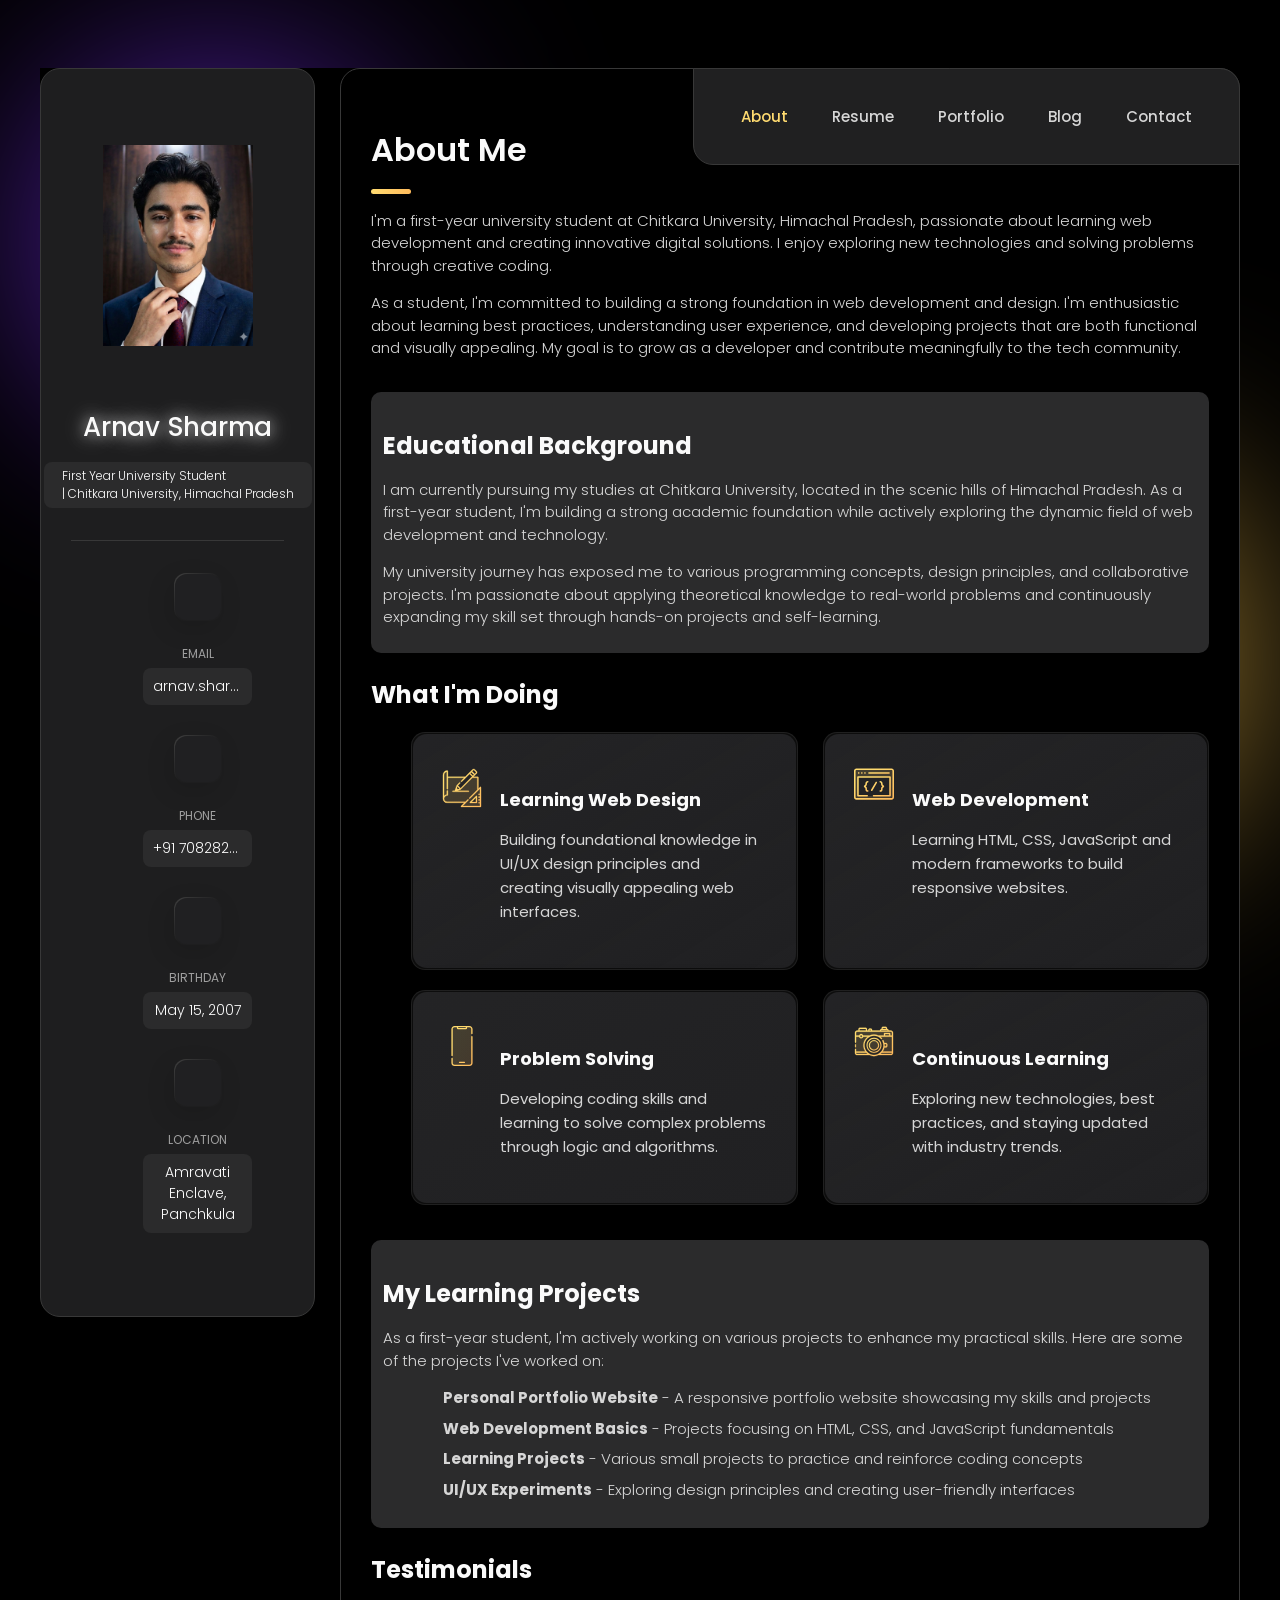
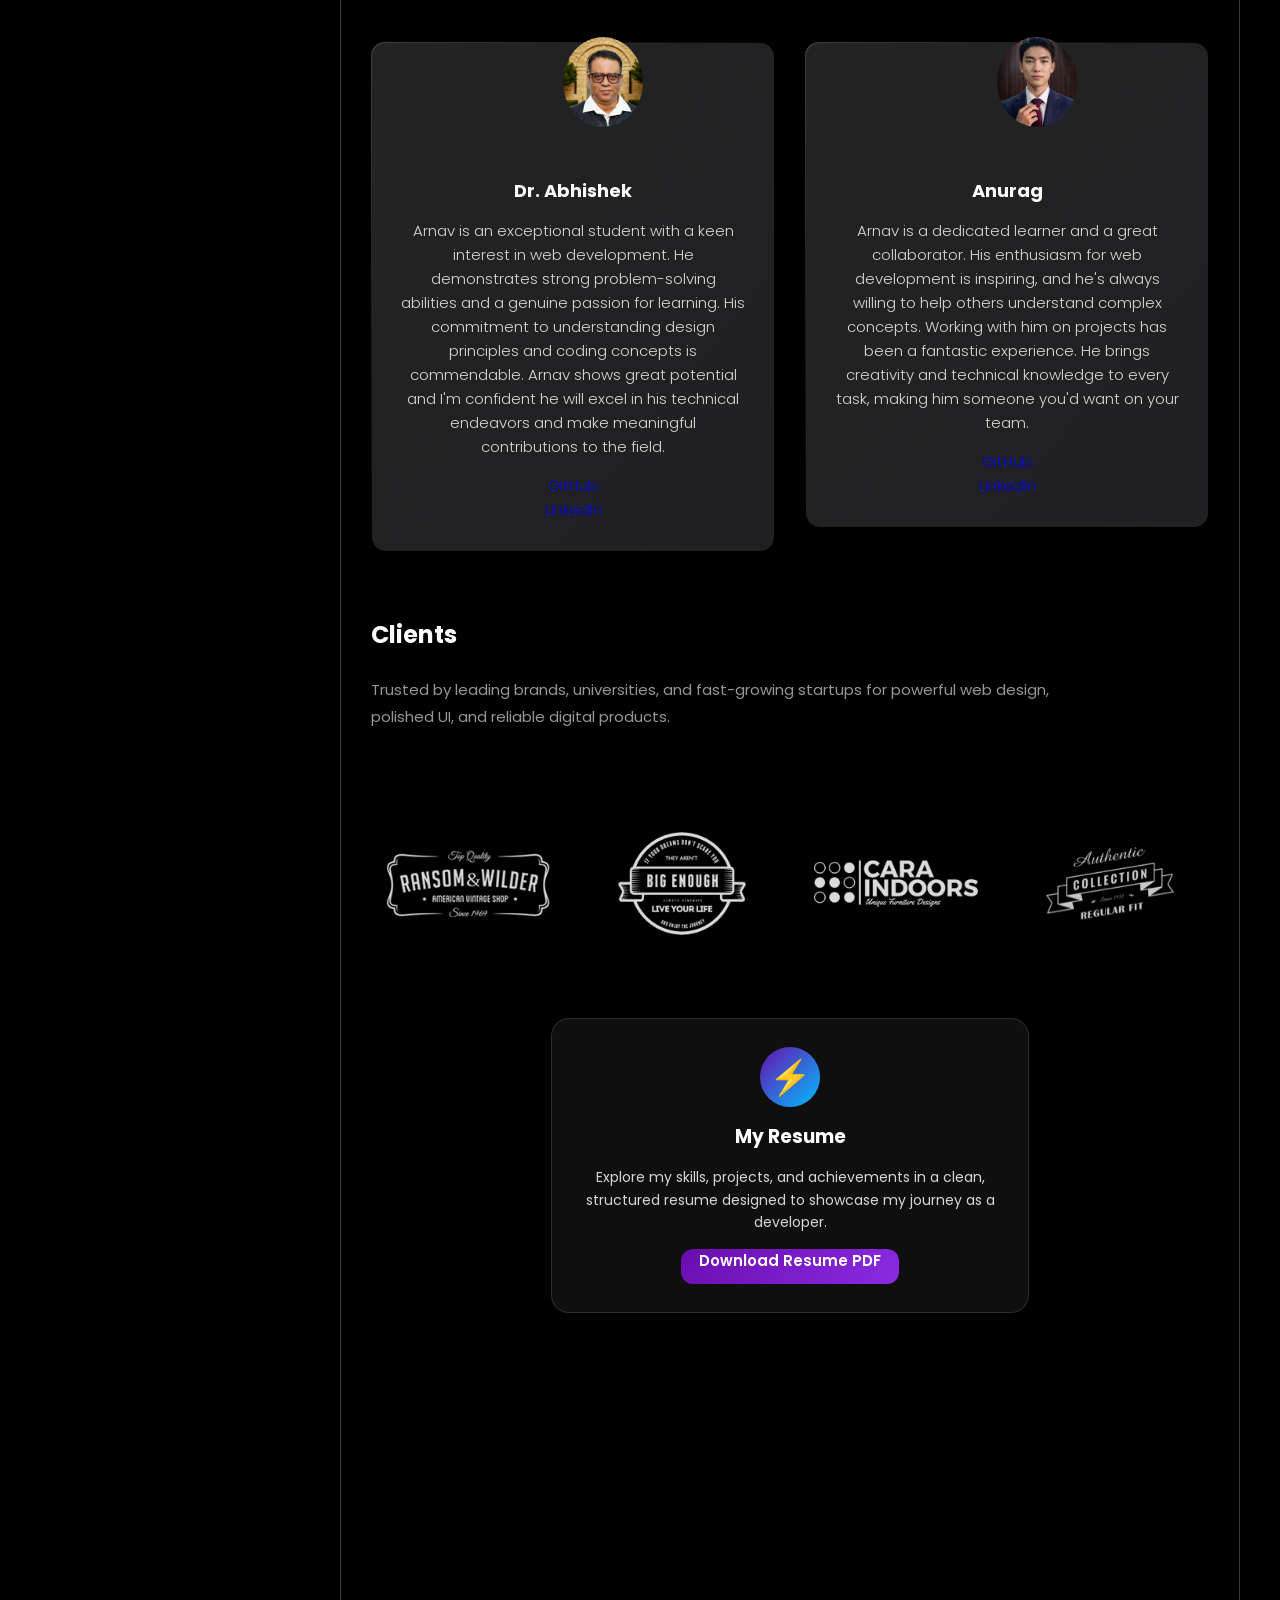
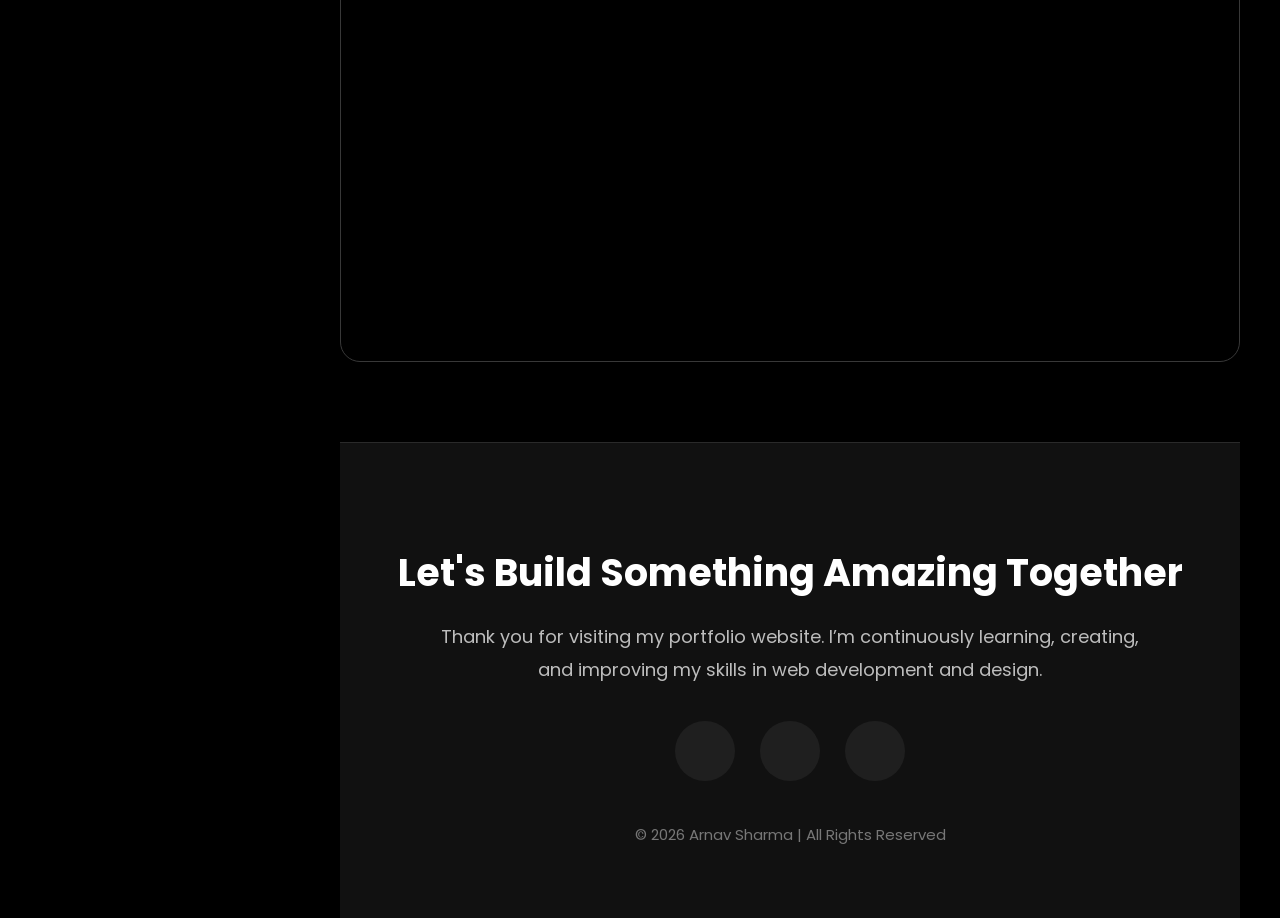
==== commit 6858a77b: "add testimonial links" ====
--- a/index.html
+++ b/index.html
@@ -369,6 +369,15 @@
                   <p>
                     Arnav is an exceptional student with a keen interest in web development. He demonstrates strong problem-solving abilities and a genuine passion for learning. His commitment to understanding design principles and coding concepts is commendable. Arnav shows great potential and I'm confident he will excel in his technical endeavors and make meaningful contributions to the field.
                   </p>
+                   <div class="testimonial-links">
+
+    <a href="https://github.com/arnavsharma152006" target="_blank">
+      GitHub
+    </a>
+
+    <a href="https://linkedin.com/in/your-linkedin-id" target="_blank">
+      LinkedIn
+    </a>
                 </div>
 
               </div>
@@ -384,9 +393,19 @@
                 <h4 class="h4 testimonials-item-title" data-testimonials-title>Anurag</h4>
 
                 <div class="testimonials-text" data-testimonials-text>
+                  
                   <p>
                     Arnav is a dedicated learner and a great collaborator. His enthusiasm for web development is inspiring, and he's always willing to help others understand complex concepts. Working with him on projects has been a fantastic experience. He brings creativity and technical knowledge to every task, making him someone you'd want on your team.
                   </p>
+                   <div class="testimonial-links">
+
+    <a href="https://github.com/arnavsharma152006" target="_blank">
+      GitHub
+    </a>
+
+    <a href="https://linkedin.com/in/your-linkedin-id" target="_blank">
+      LinkedIn
+    </a>
                 </div>
 
               </div>
@@ -1635,7 +1654,7 @@
 
   <div class="footer-socials">
 
-    <a href="#">
+    <a href="https://github.com/arnav1048be25-rgb/My-Personal-Portfolio" target="_blank">
       <ion-icon name="logo-github"></ion-icon>
     </a>
 
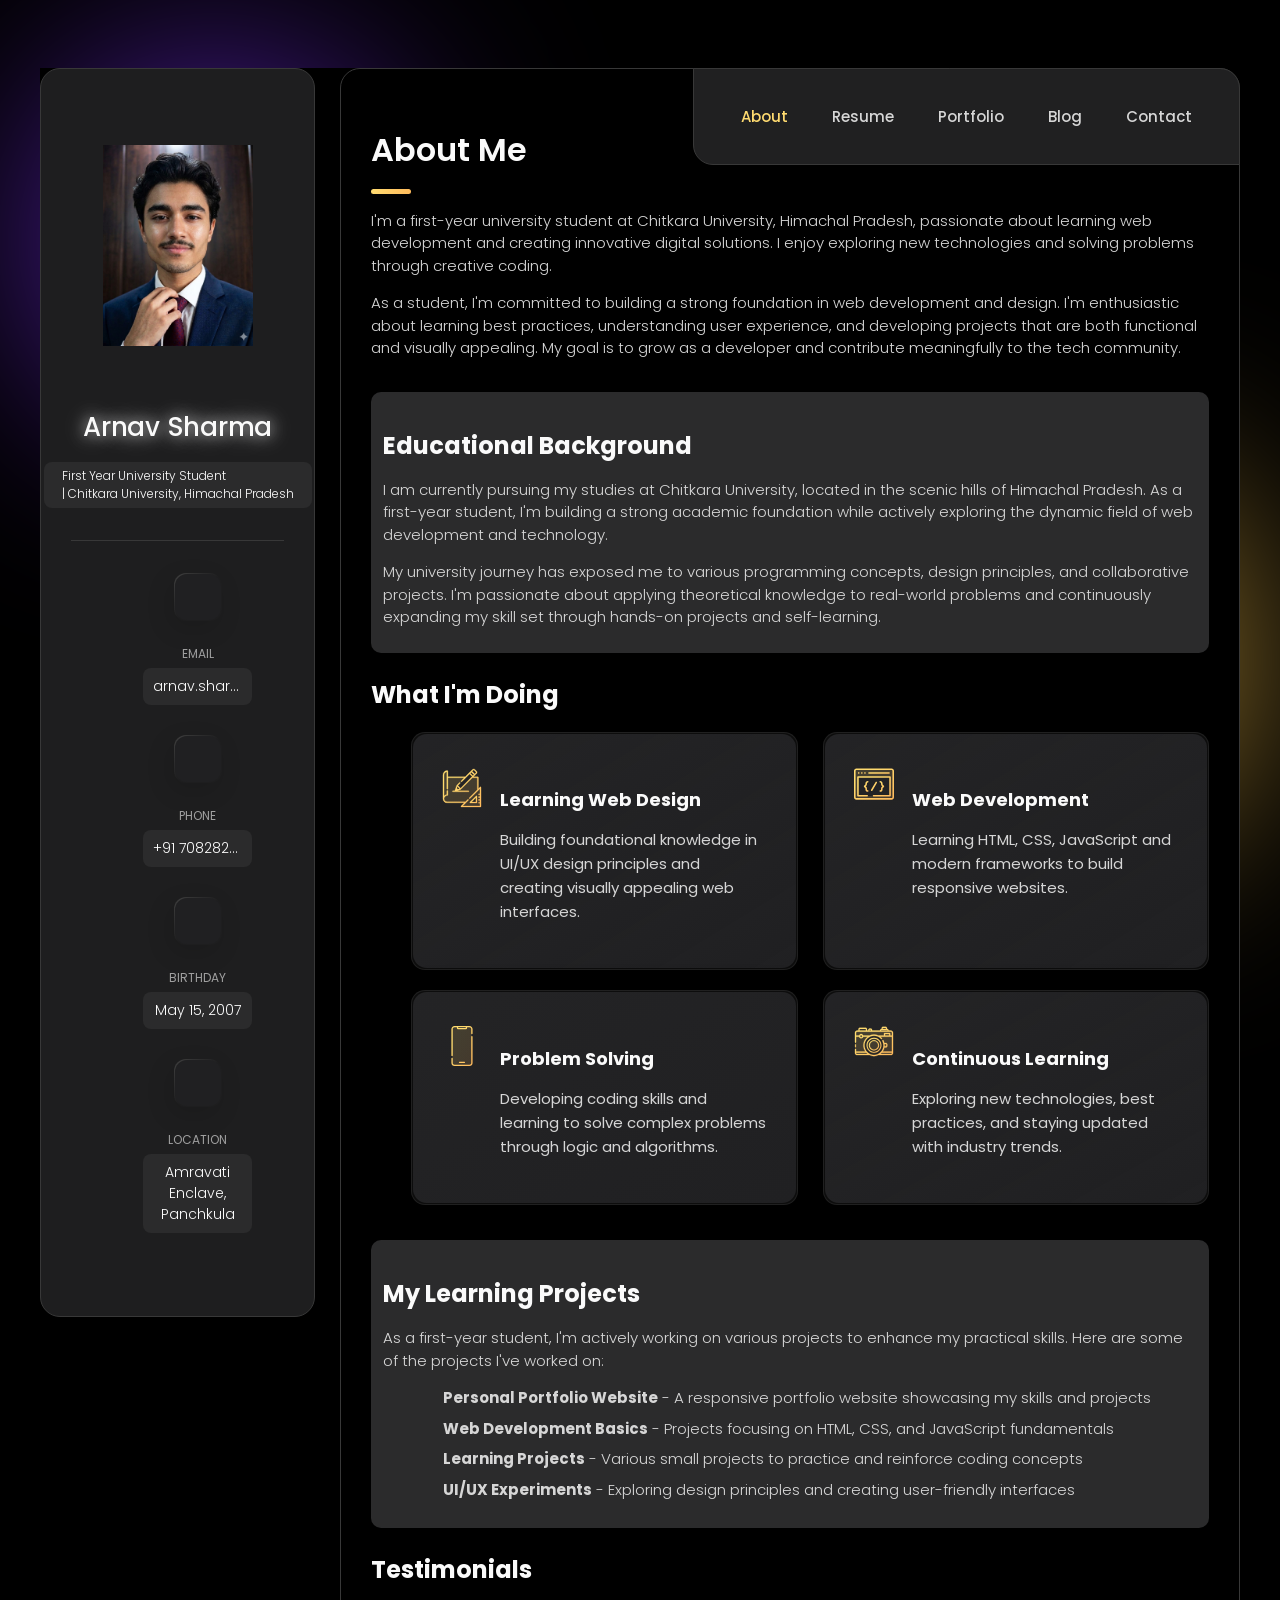
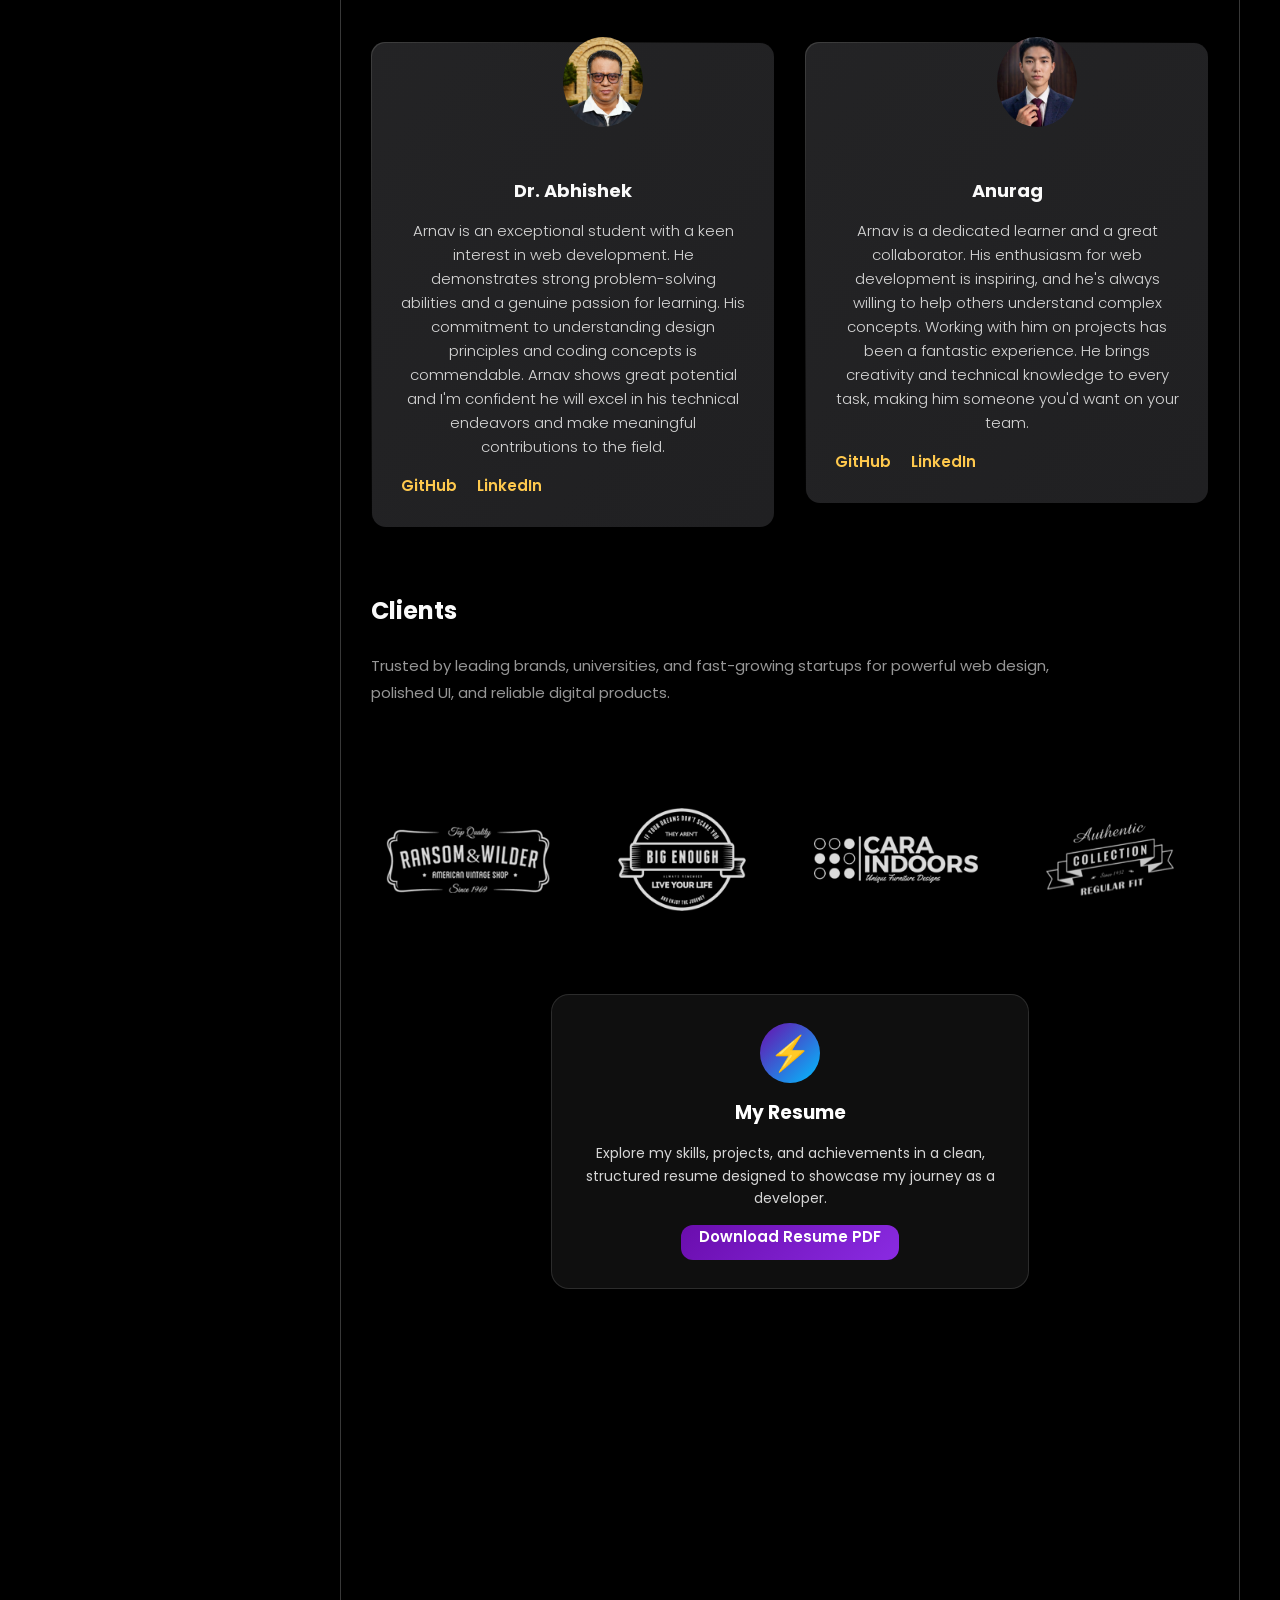
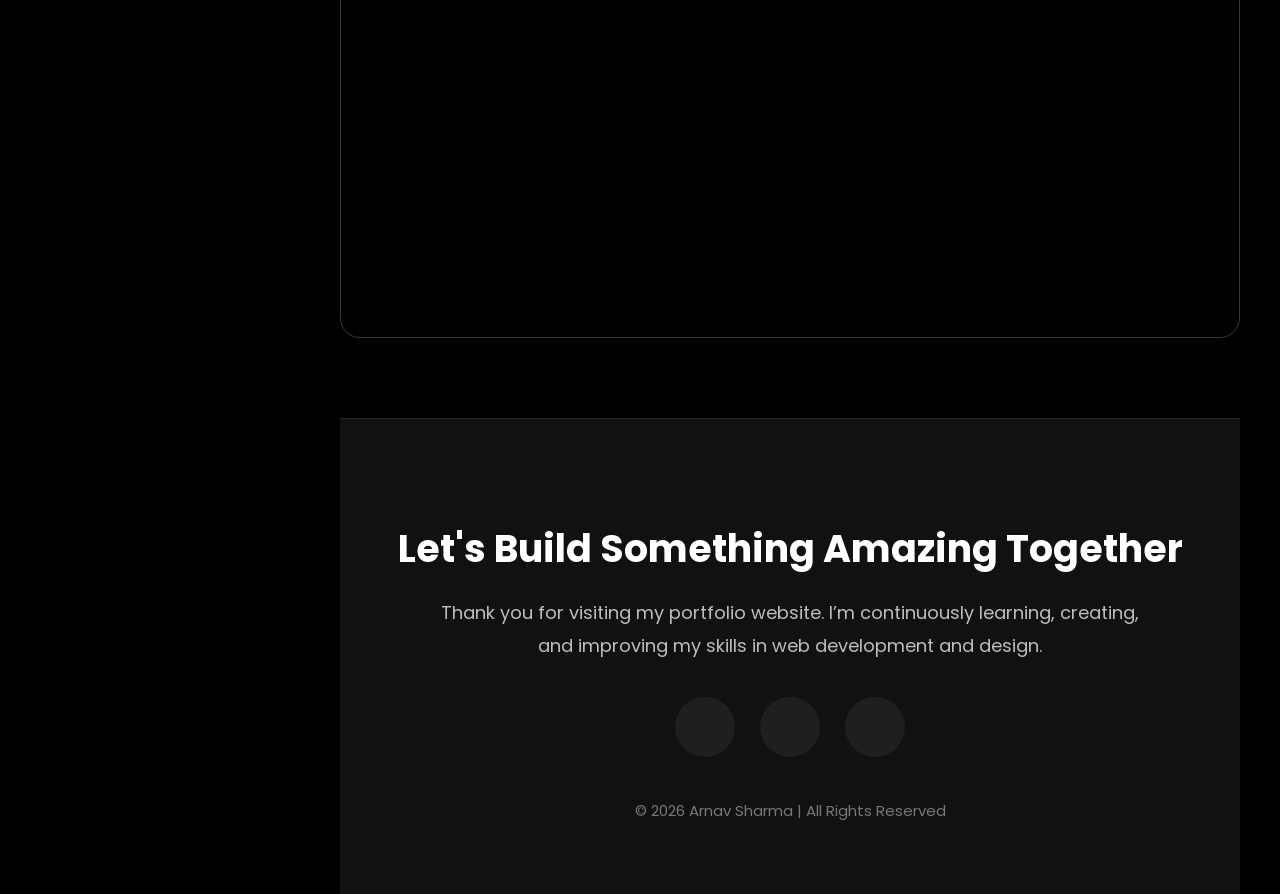
==== commit a5ad76e0: "add testimonial links of github and linkdon" ====
--- a/index.html
+++ b/index.html
@@ -445,9 +445,11 @@
               <time datetime="2025-04-28">28 April, 2025</time>
 
               <div data-modal-text>
-                <p>
-                  Arnav is an exceptional student with a keen interest in web development. He demonstrates strong problem-solving abilities and a genuine passion for learning. His commitment to understanding design principles and coding concepts is commendable. Arnav shows great potential and I'm confident he will excel in his technical endeavors and make meaningful contributions to the field.
-                </p>
+              
+
+    <a href="https://linkedin.com/in/your-linkedin-id" target="_blank">
+      LinkedIn
+    </a>
               </div>
 
             </div>
--- a/assets/css/style.css
+++ b/assets/css/style.css
@@ -3599,7 +3599,23 @@
   font-size: 15px !important;
   color: #777 !important;
 }
-
-
-
-
+.testimonial-links{
+  margin-top: 15px;
+  display: flex;
+  gap: 20px;
+}
+
+.testimonial-links a{
+  color: #ffc94d;
+  text-decoration: none;
+  font-weight: 600;
+  transition: 0.3s;
+}
+
+.testimonial-links a:hover{
+  color: white;
+}
+
+
+
+
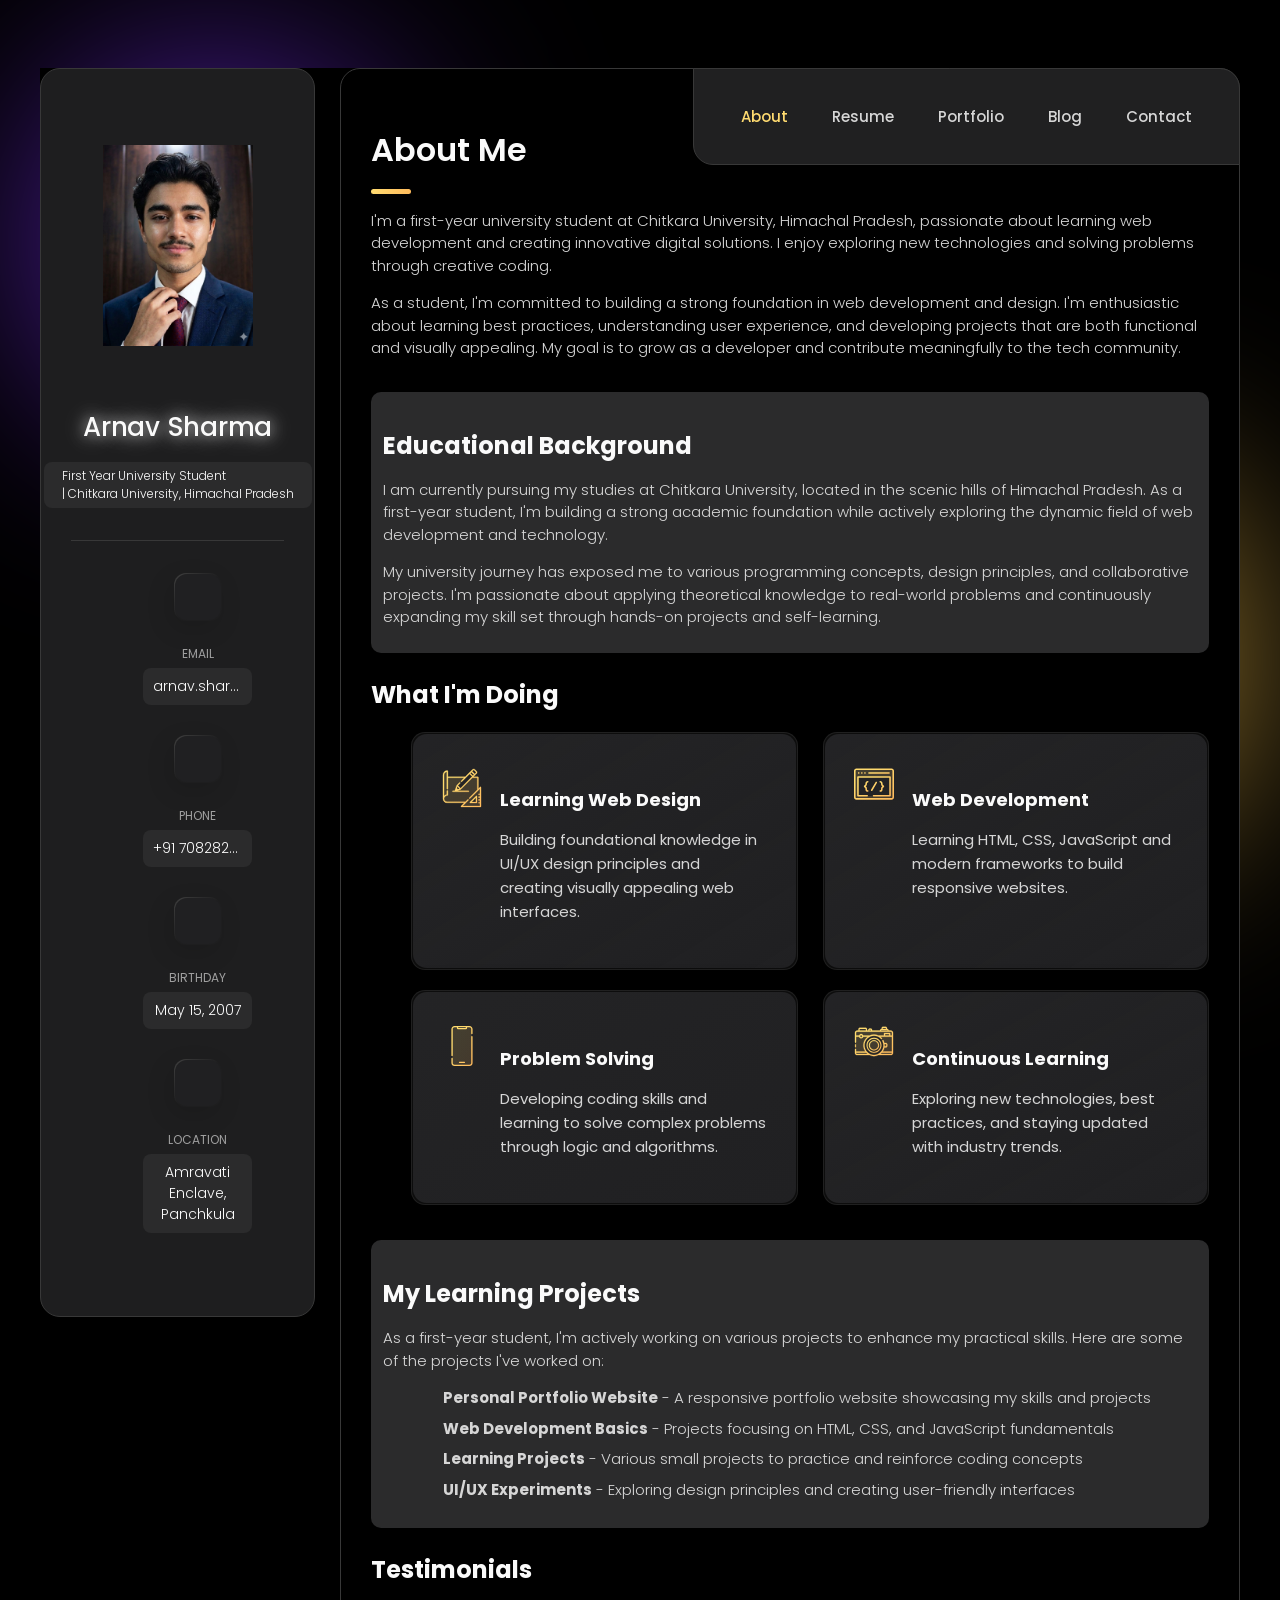
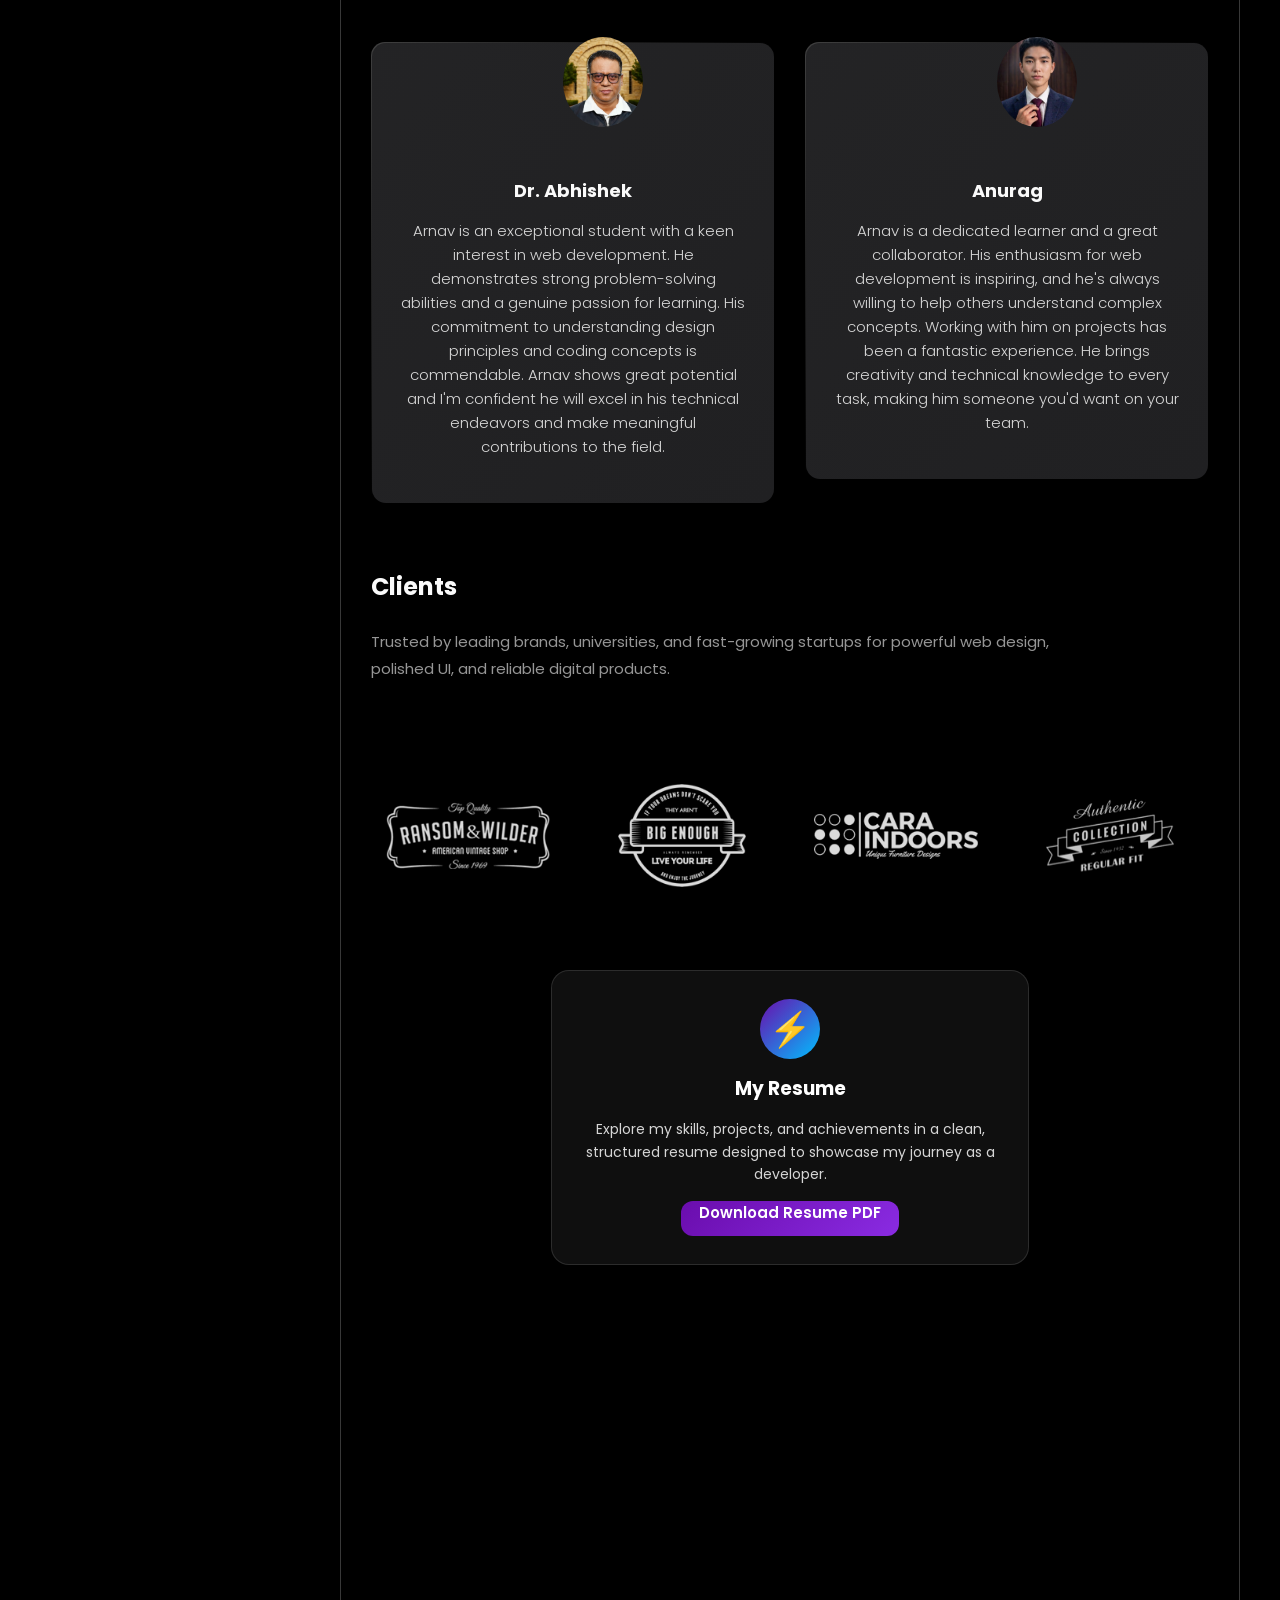
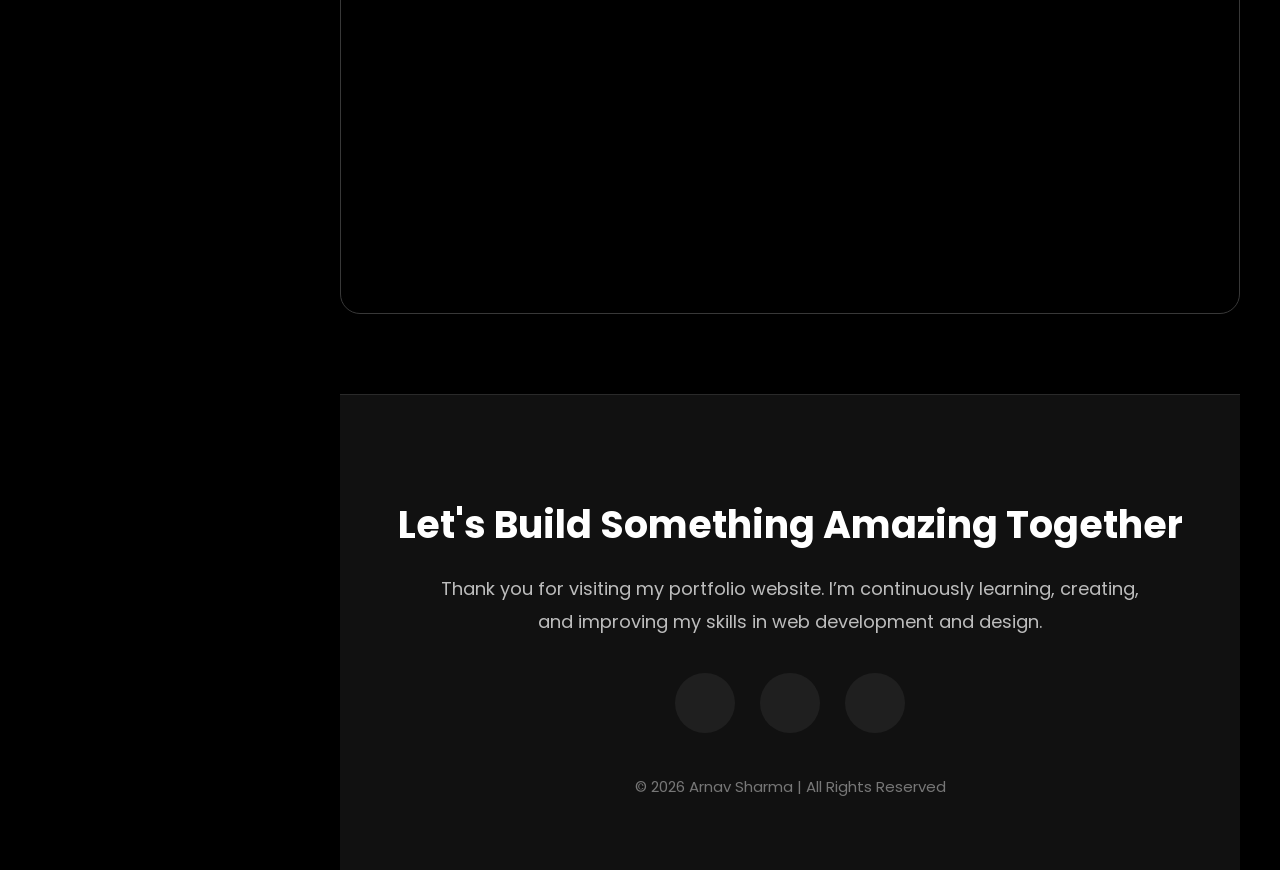
==== commit a92c3749: "add testimonial social link" ====
--- a/index.html
+++ b/index.html
@@ -369,14 +369,16 @@
                   <p>
                     Arnav is an exceptional student with a keen interest in web development. He demonstrates strong problem-solving abilities and a genuine passion for learning. His commitment to understanding design principles and coding concepts is commendable. Arnav shows great potential and I'm confident he will excel in his technical endeavors and make meaningful contributions to the field.
                   </p>
-                   <div class="testimonial-links">
+                   <div class="testimonial-social">
+
+      <div class="testimonial-social">
 
     <a href="https://github.com/arnavsharma152006" target="_blank">
-      GitHub
+      <ion-icon name="logo-github"></ion-icon>
     </a>
 
-    <a href="https://linkedin.com/in/your-linkedin-id" target="_blank">
-      LinkedIn
+    <a href="https://linkedin.com" target="_blank">
+      <ion-icon name="logo-linkedin"></ion-icon>
     </a>
                 </div>
 
@@ -397,14 +399,14 @@
                   <p>
                     Arnav is a dedicated learner and a great collaborator. His enthusiasm for web development is inspiring, and he's always willing to help others understand complex concepts. Working with him on projects has been a fantastic experience. He brings creativity and technical knowledge to every task, making him someone you'd want on your team.
                   </p>
-                   <div class="testimonial-links">
+                   <div class="testimonial-social">
 
     <a href="https://github.com/arnavsharma152006" target="_blank">
-      GitHub
+      <ion-icon name="logo-github"></ion-icon>
     </a>
 
-    <a href="https://linkedin.com/in/your-linkedin-id" target="_blank">
-      LinkedIn
+    <a href="https://linkedin.com" target="_blank">
+      <ion-icon name="logo-linkedin"></ion-icon>
     </a>
                 </div>
 
@@ -447,10 +449,7 @@
               <div data-modal-text>
               
 
-    <a href="https://linkedin.com/in/your-linkedin-id" target="_blank">
-      LinkedIn
-    </a>
-              </div>
+      </div>
 
             </div>
 
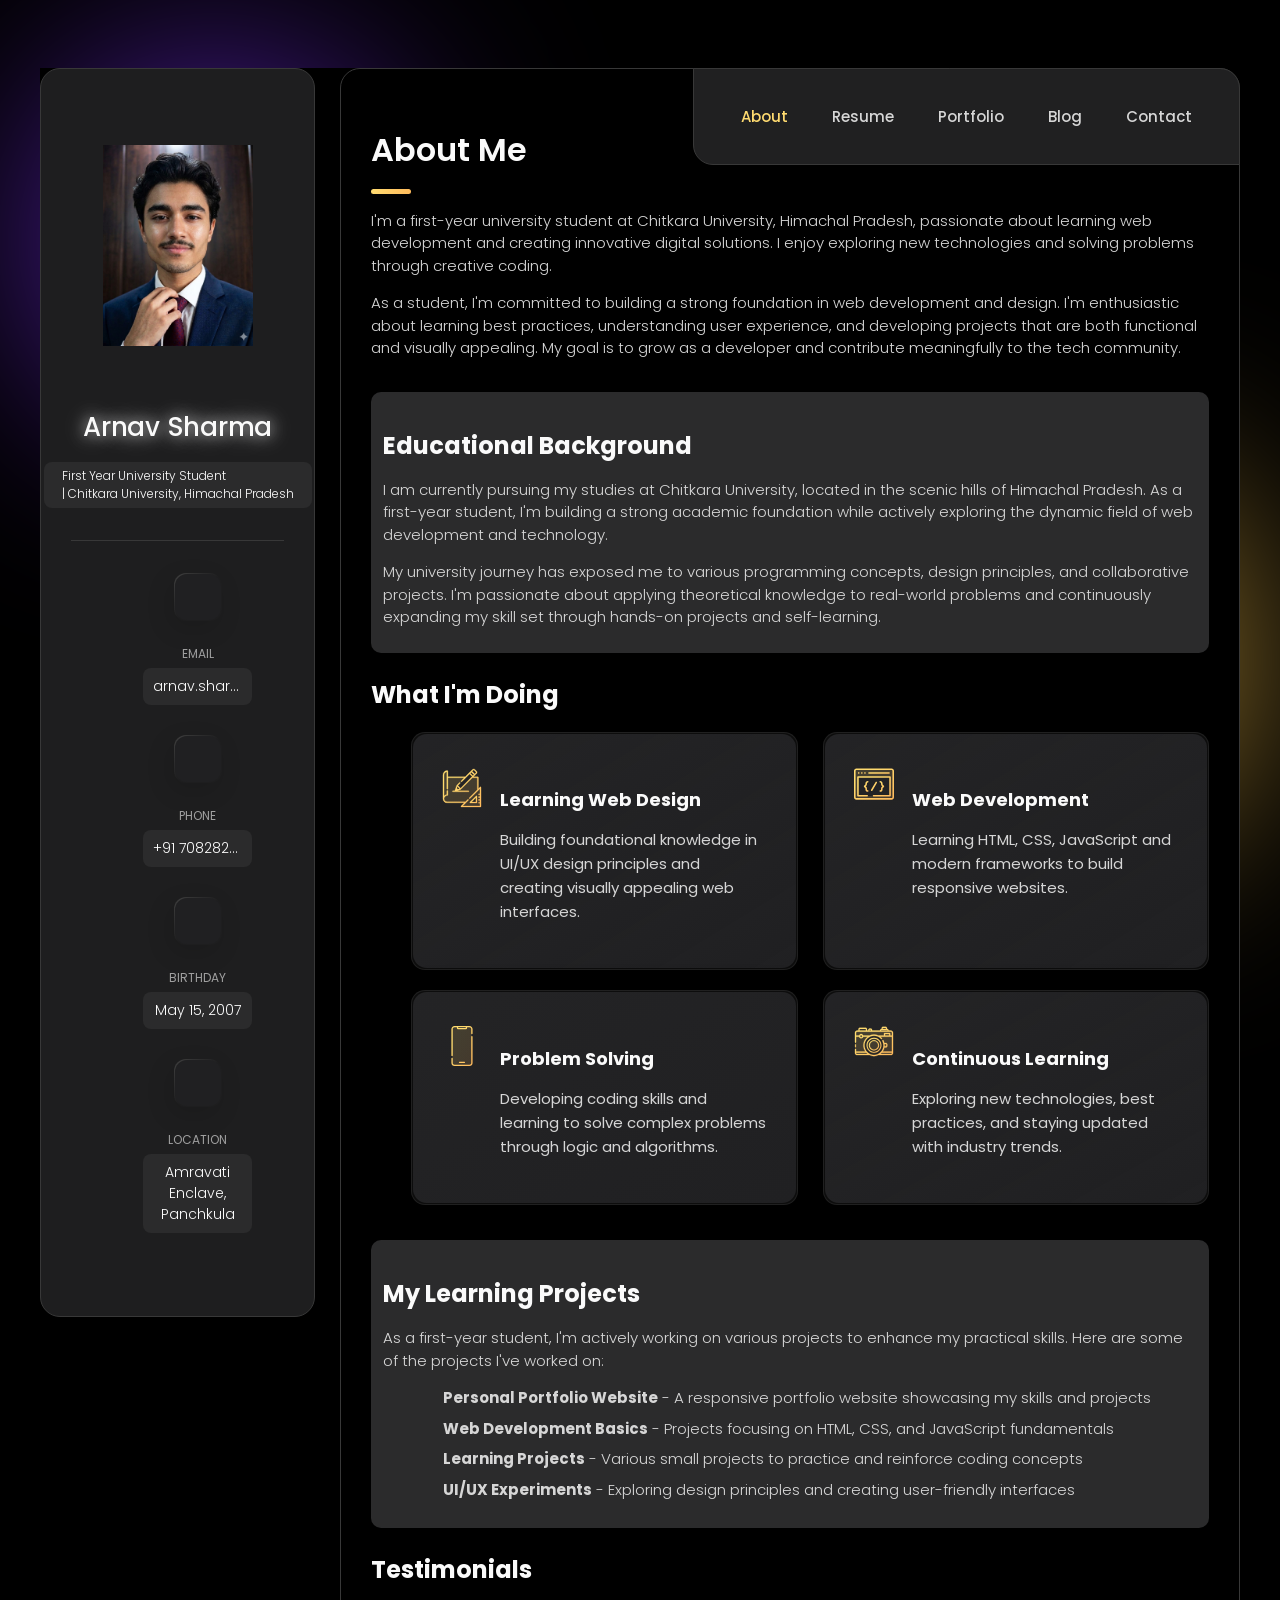
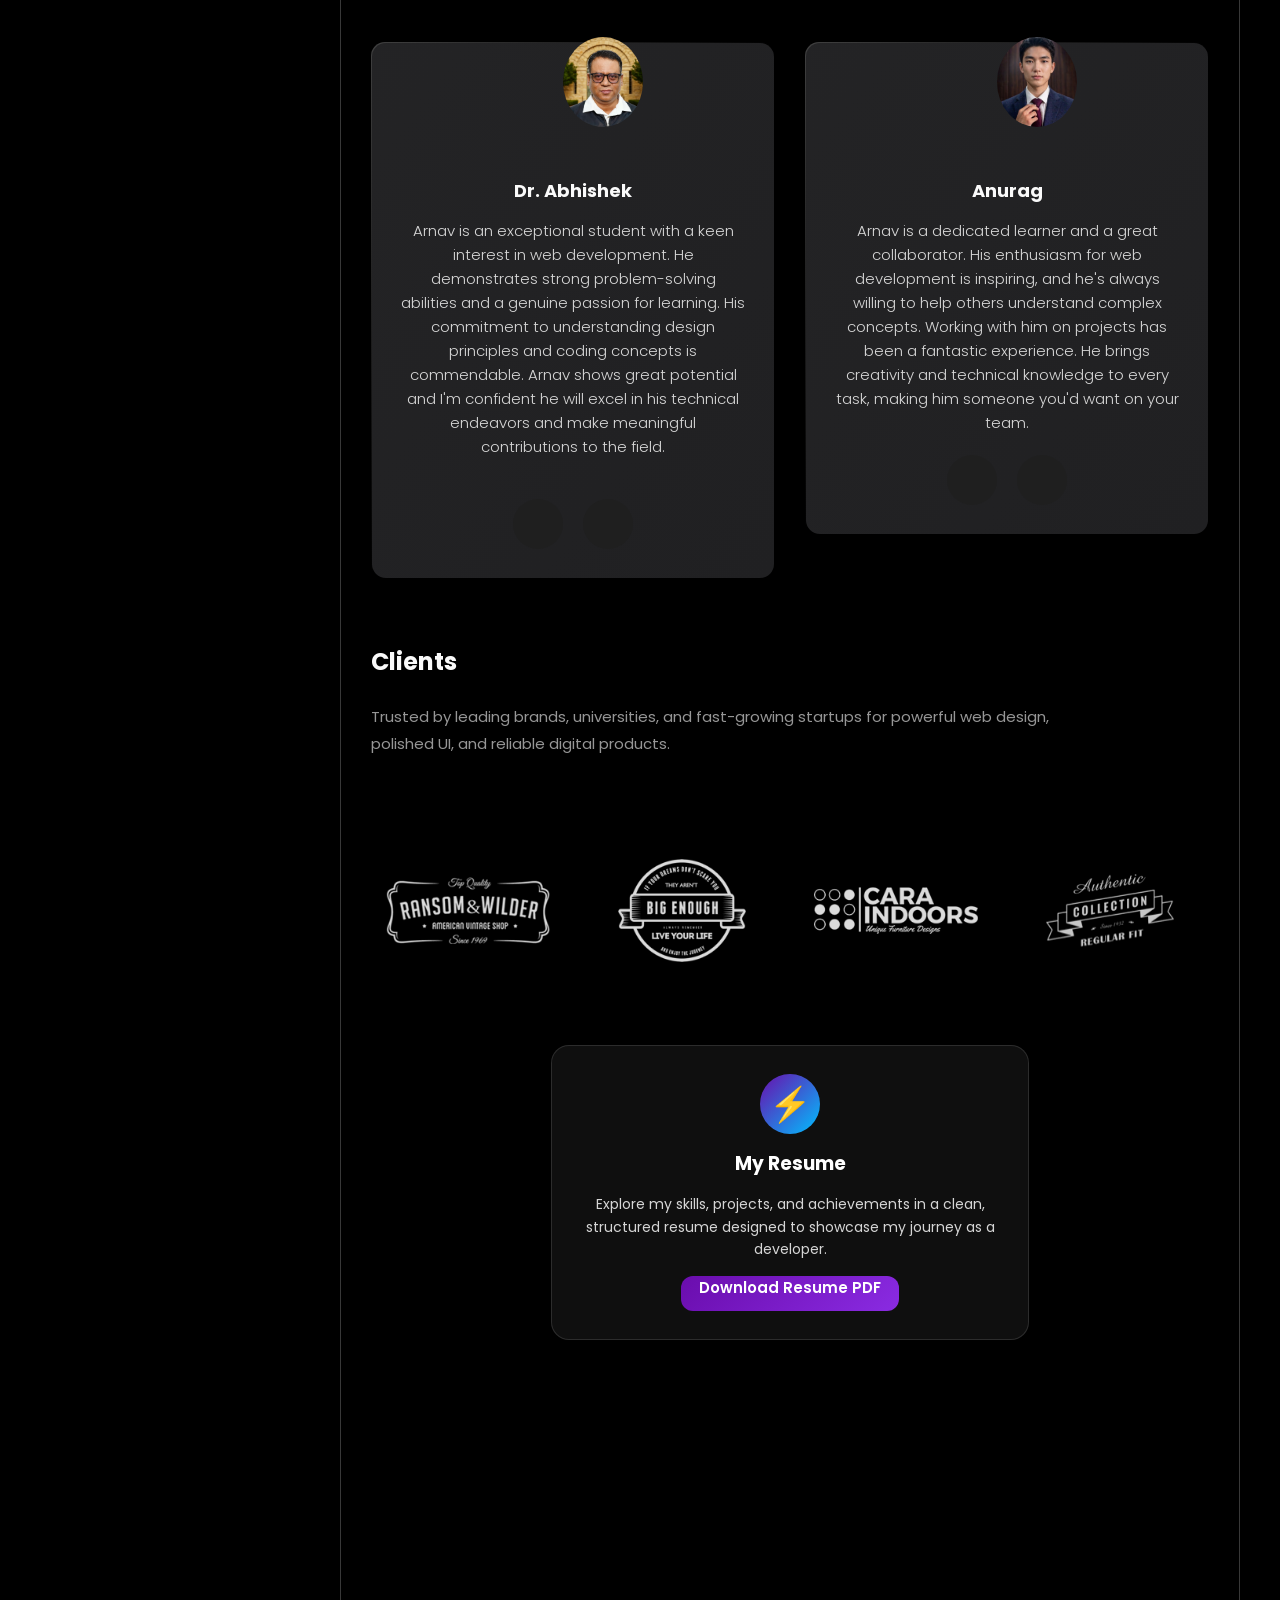
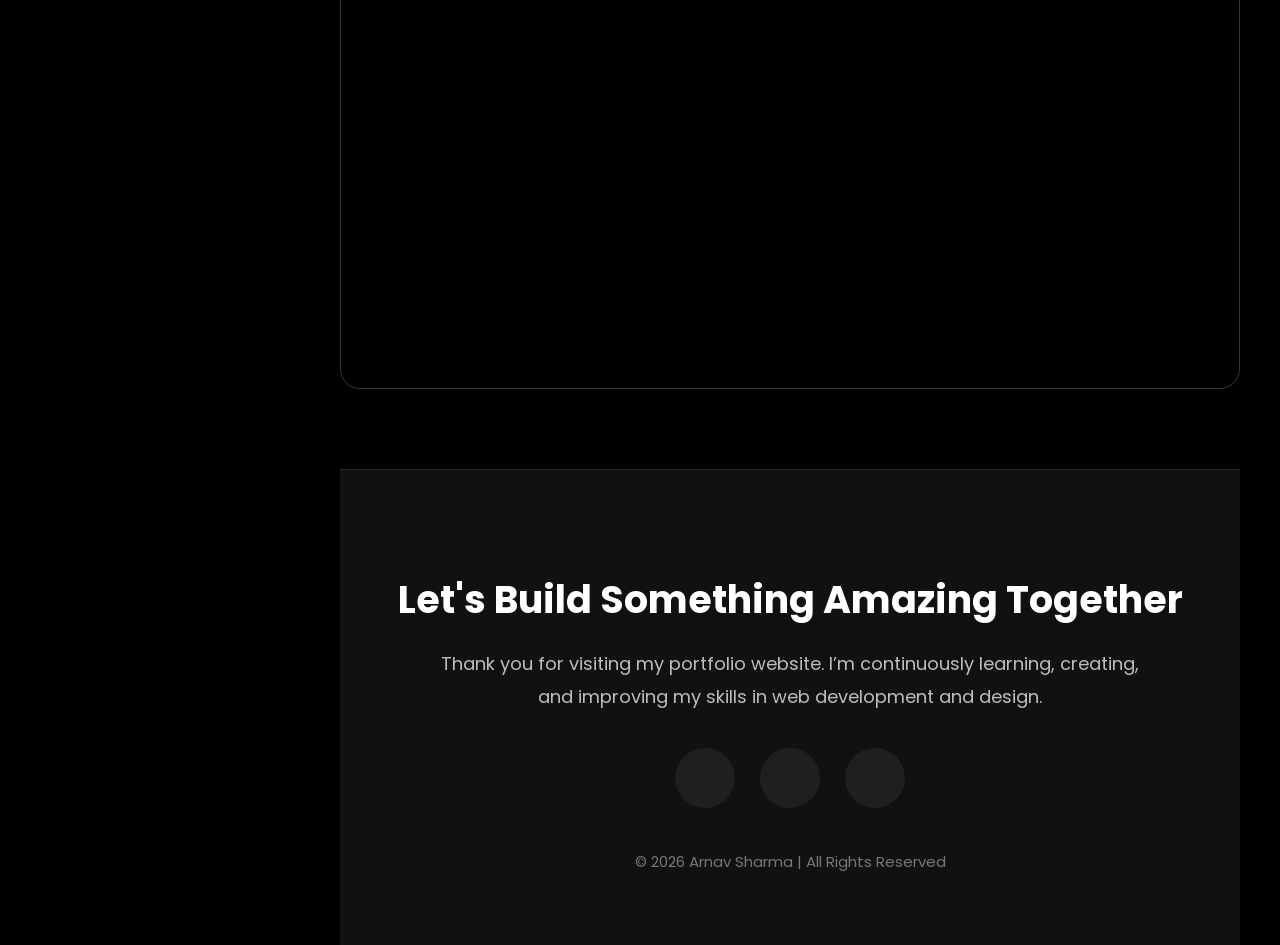
==== commit 38cd1ca4: "Update testimonial javascript" ====
--- a/index.html
+++ b/index.html
@@ -1810,6 +1810,9 @@
   document.body.removeChild(link);
 }
 </script>
+                <script type="module" src="https://unpkg.com/ionicons@5.5.2/dist/ionicons/ionicons.esm.js"></script>
+
+<script nomodule src="https://unpkg.com/ionicons@5.5.2/dist/ionicons/ionicons.js"></script>
    
 
 
--- a/assets/css/style.css
+++ b/assets/css/style.css
@@ -3615,7 +3615,34 @@
 .testimonial-links a:hover{
   color: white;
 }
-
-
-
-
+.testimonial-social{
+  display:flex;
+  justify-content:center;
+  align-items:center;
+  gap:20px;
+  margin-top:20px;
+}
+
+.testimonial-social a{
+  width:50px;
+  height:50px;
+  border-radius:50%;
+  background:#1f1f1f;
+  display:flex;
+  justify-content:center;
+  align-items:center;
+  color:#ffc94d;
+  font-size:24px;
+  text-decoration:none;
+  transition:0.3s;
+}
+
+.testimonial-social a:hover{
+  transform:translateY(-5px);
+  background:#ffc94d;
+  color:black;
+}
+
+
+
+
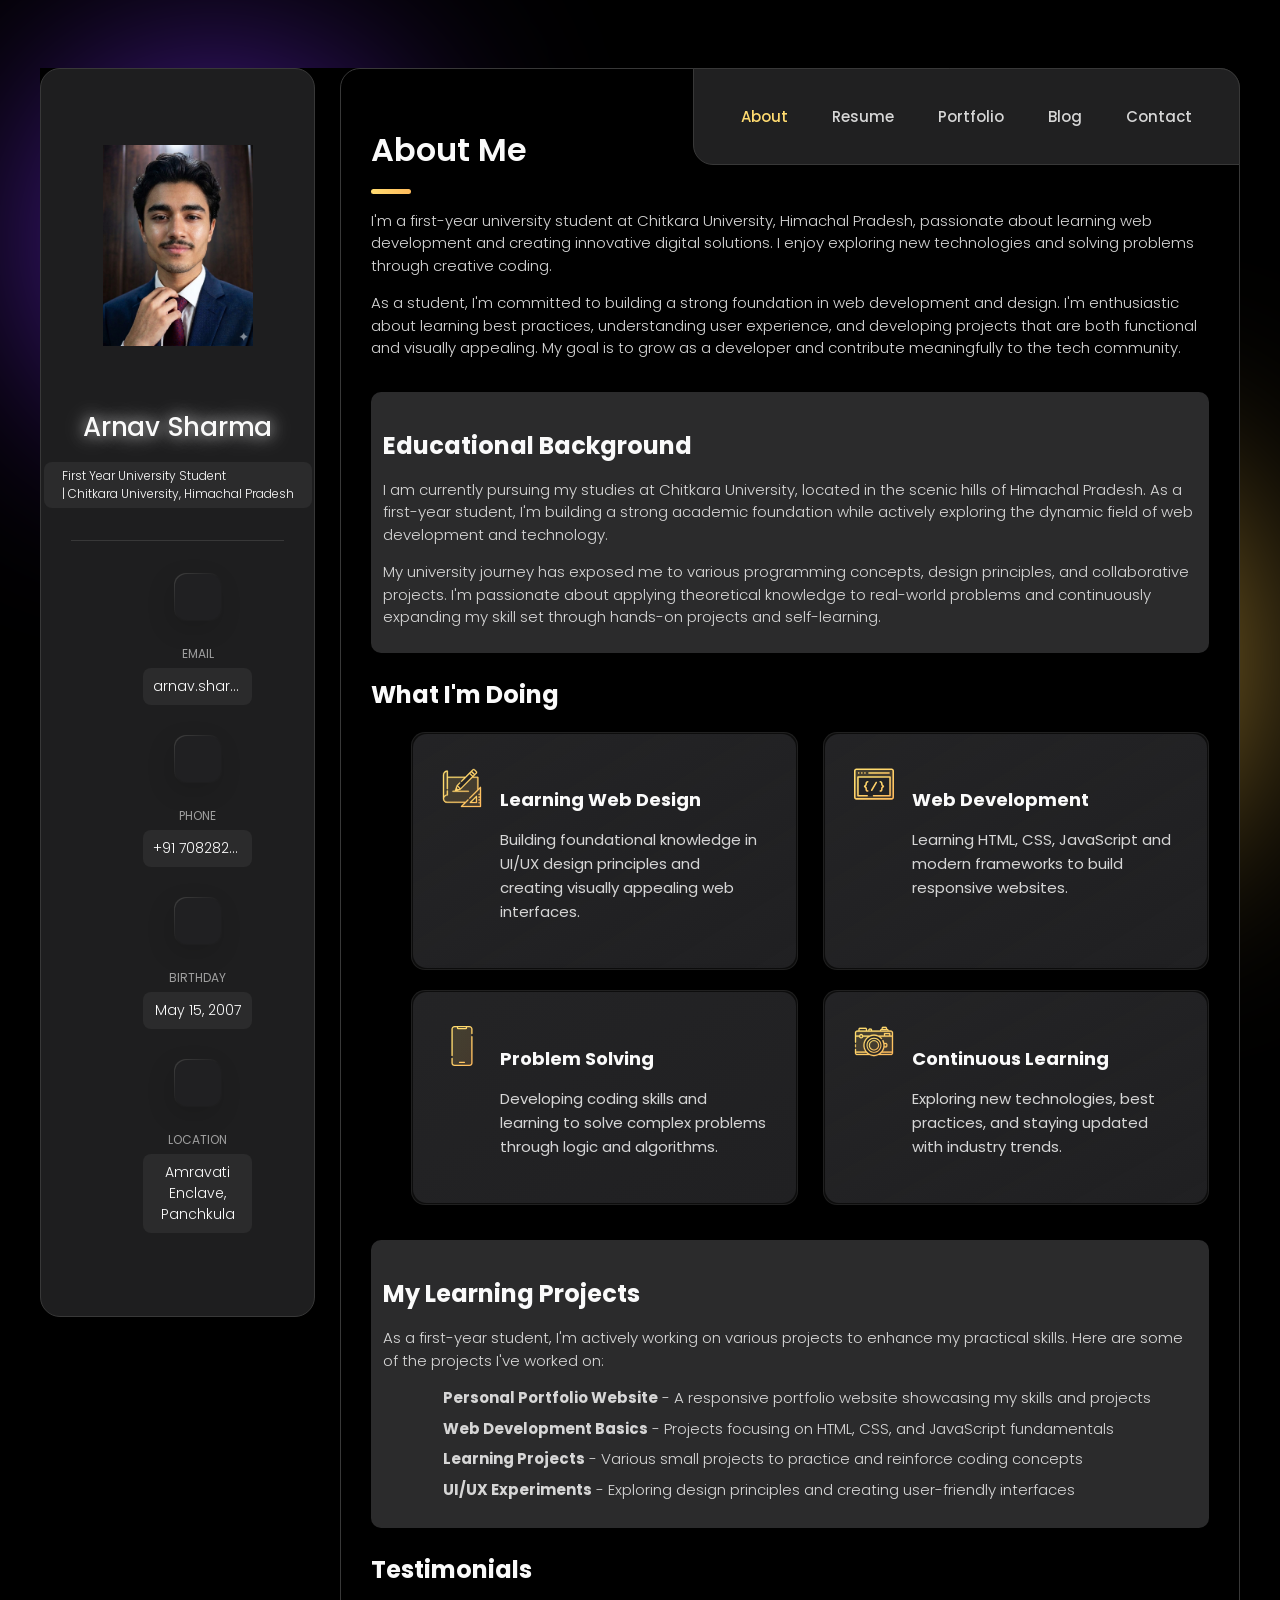
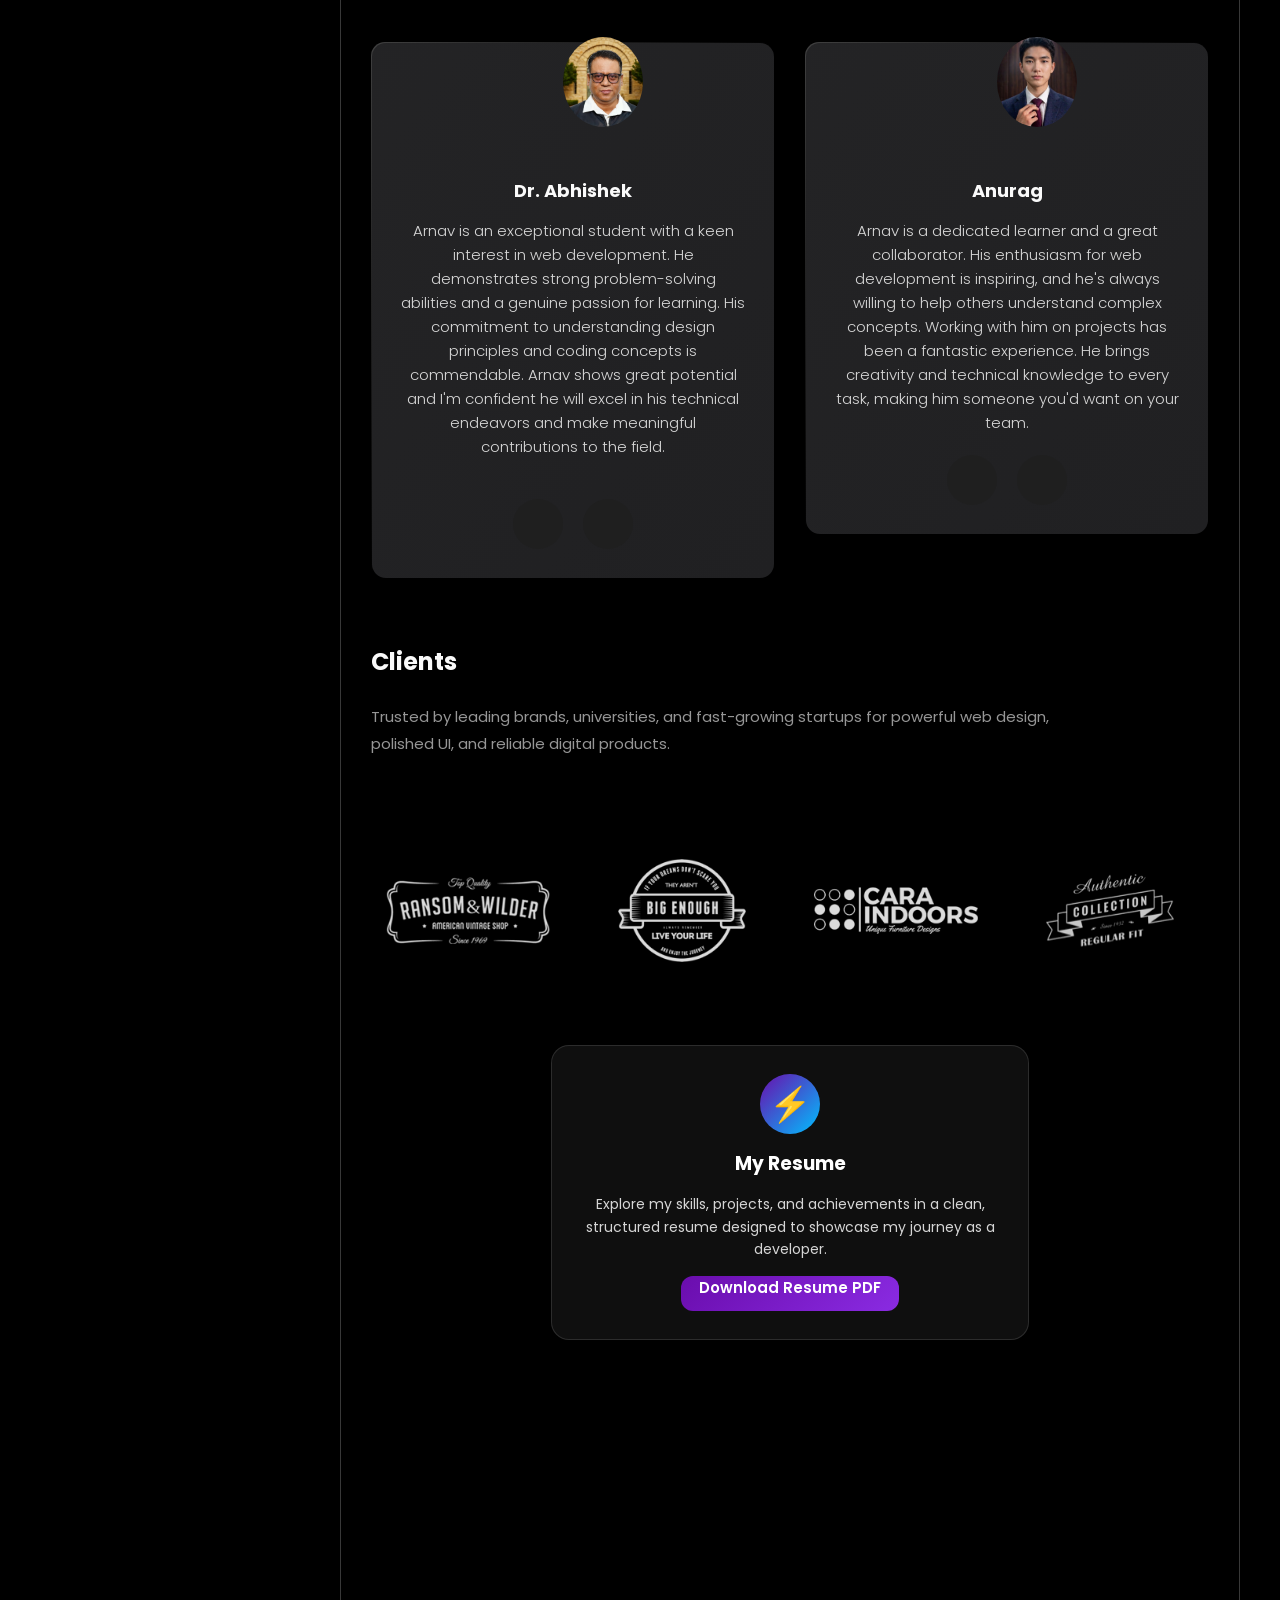
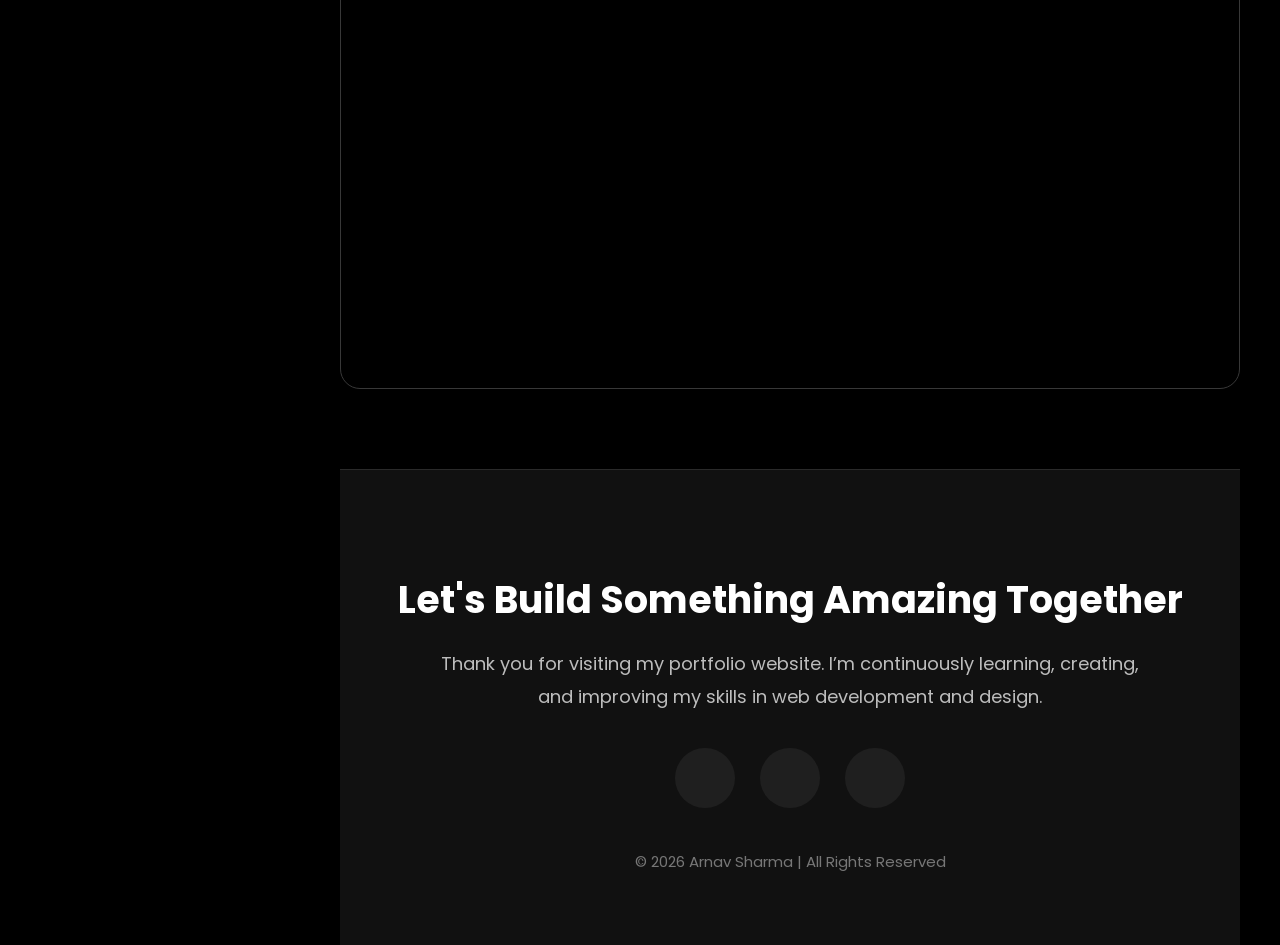
==== commit 7f1ed439: "Update link" ====
--- a/index.html
+++ b/index.html
@@ -360,7 +360,7 @@
               <div class="content-card" data-testimonials-item>
 
                 <figure class="testimonials-avatar-box">
-                  <img src="bee19db7-6e1a-4651-941e-a74f822f8a01 (5).png" alt="Dr. Abhishek" width="60" data-testimonials-avatar>
+                  <img src="bee19db7-6e1a-4651-941e-a74f822f8a01 (5).png" alt="Dr. Abhishek Sir" width="60" data-testimonials-avatar>
                 </figure>
 
                 <h4 class="h4 testimonials-item-title" data-testimonials-title>Dr. Abhishek</h4>
@@ -373,11 +373,11 @@
 
       <div class="testimonial-social">
 
-    <a href="https://github.com/arnavsharma152006" target="_blank">
+    <a href="https://github.com/abhithakur25" target="_blank">
       <ion-icon name="logo-github"></ion-icon>
     </a>
 
-    <a href="https://linkedin.com" target="_blank">
+    <a href="https://www.linkedin.com/in/dr-abhishek-thakur-00123321?utm_source=share&utm_campaign=share_via&utm_content=profile&utm_medium=android_app" target="_blank">
       <ion-icon name="logo-linkedin"></ion-icon>
     </a>
                 </div>
@@ -401,7 +401,7 @@
                   </p>
                    <div class="testimonial-social">
 
-    <a href="https://github.com/arnavsharma152006" target="_blank">
+    <a href="https://github.com/anurag1043dev/-J.s-dev" target="_blank">
       <ion-icon name="logo-github"></ion-icon>
     </a>
 
